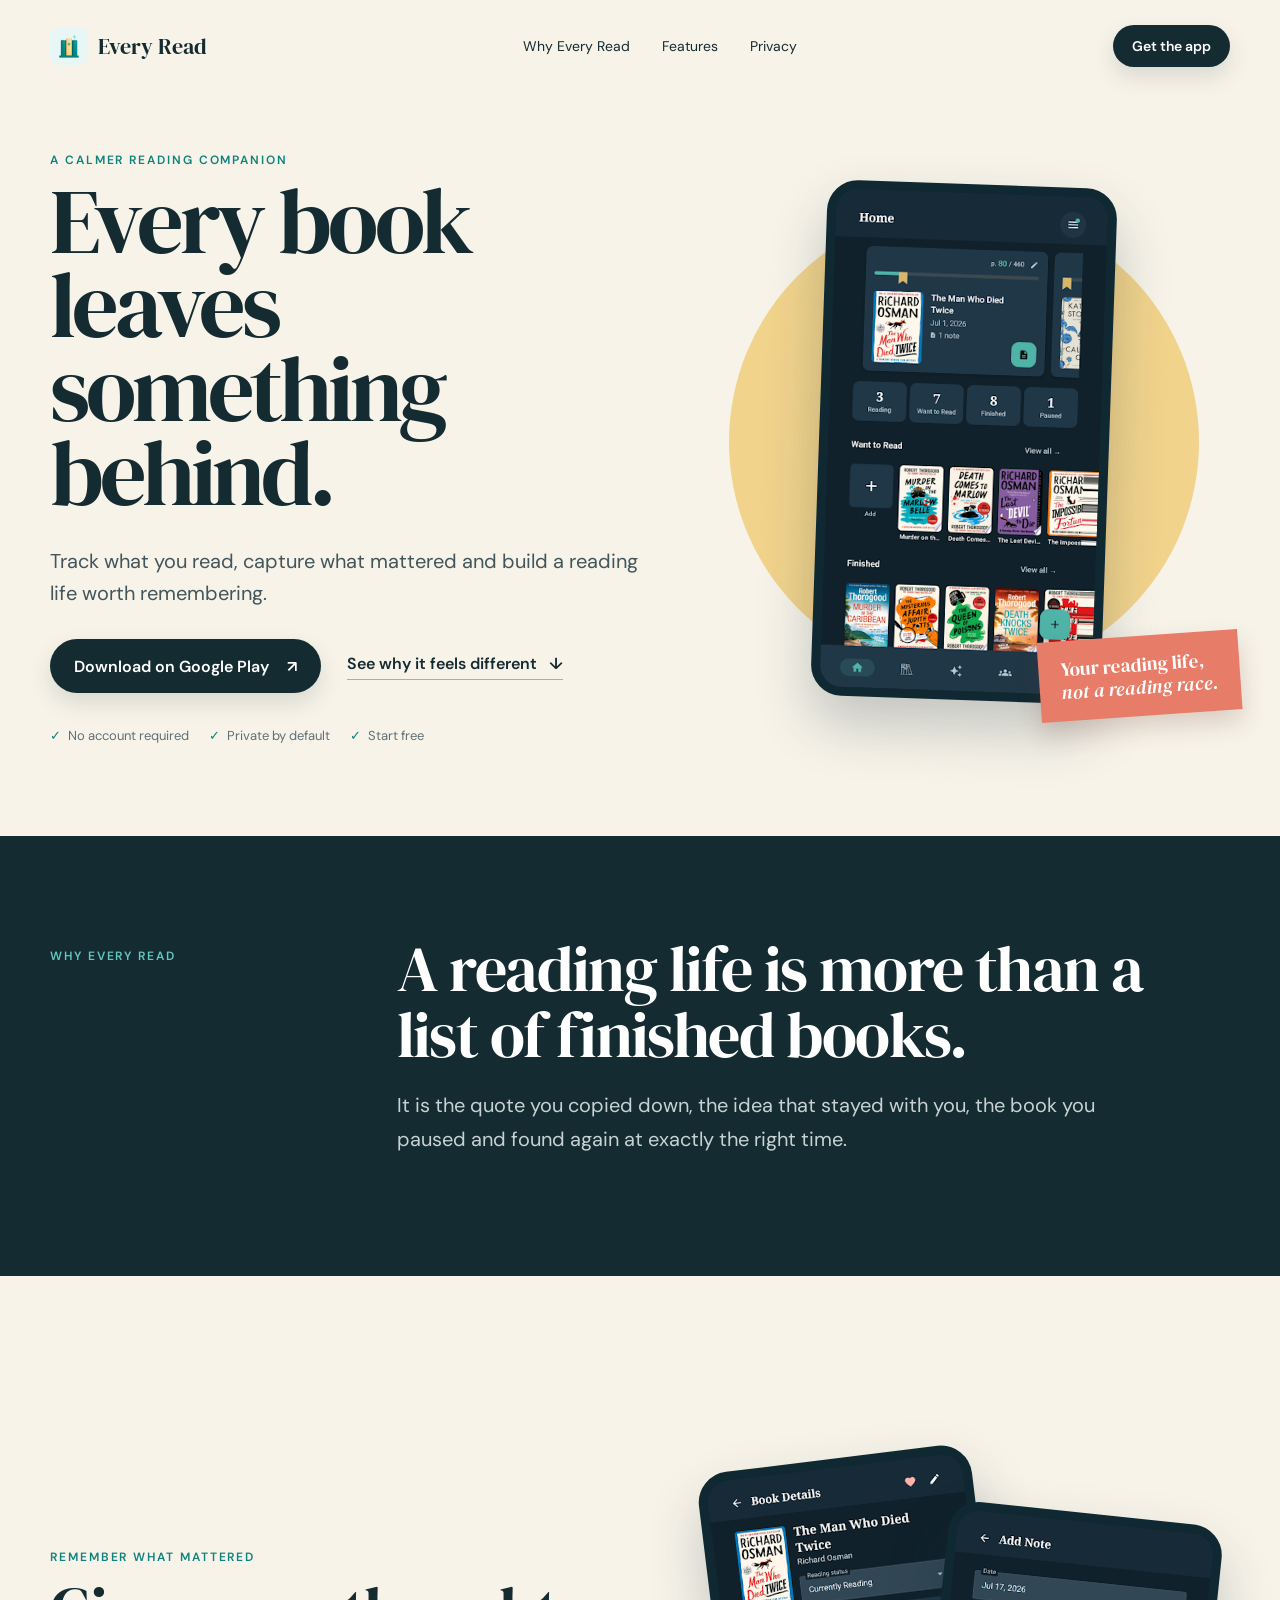
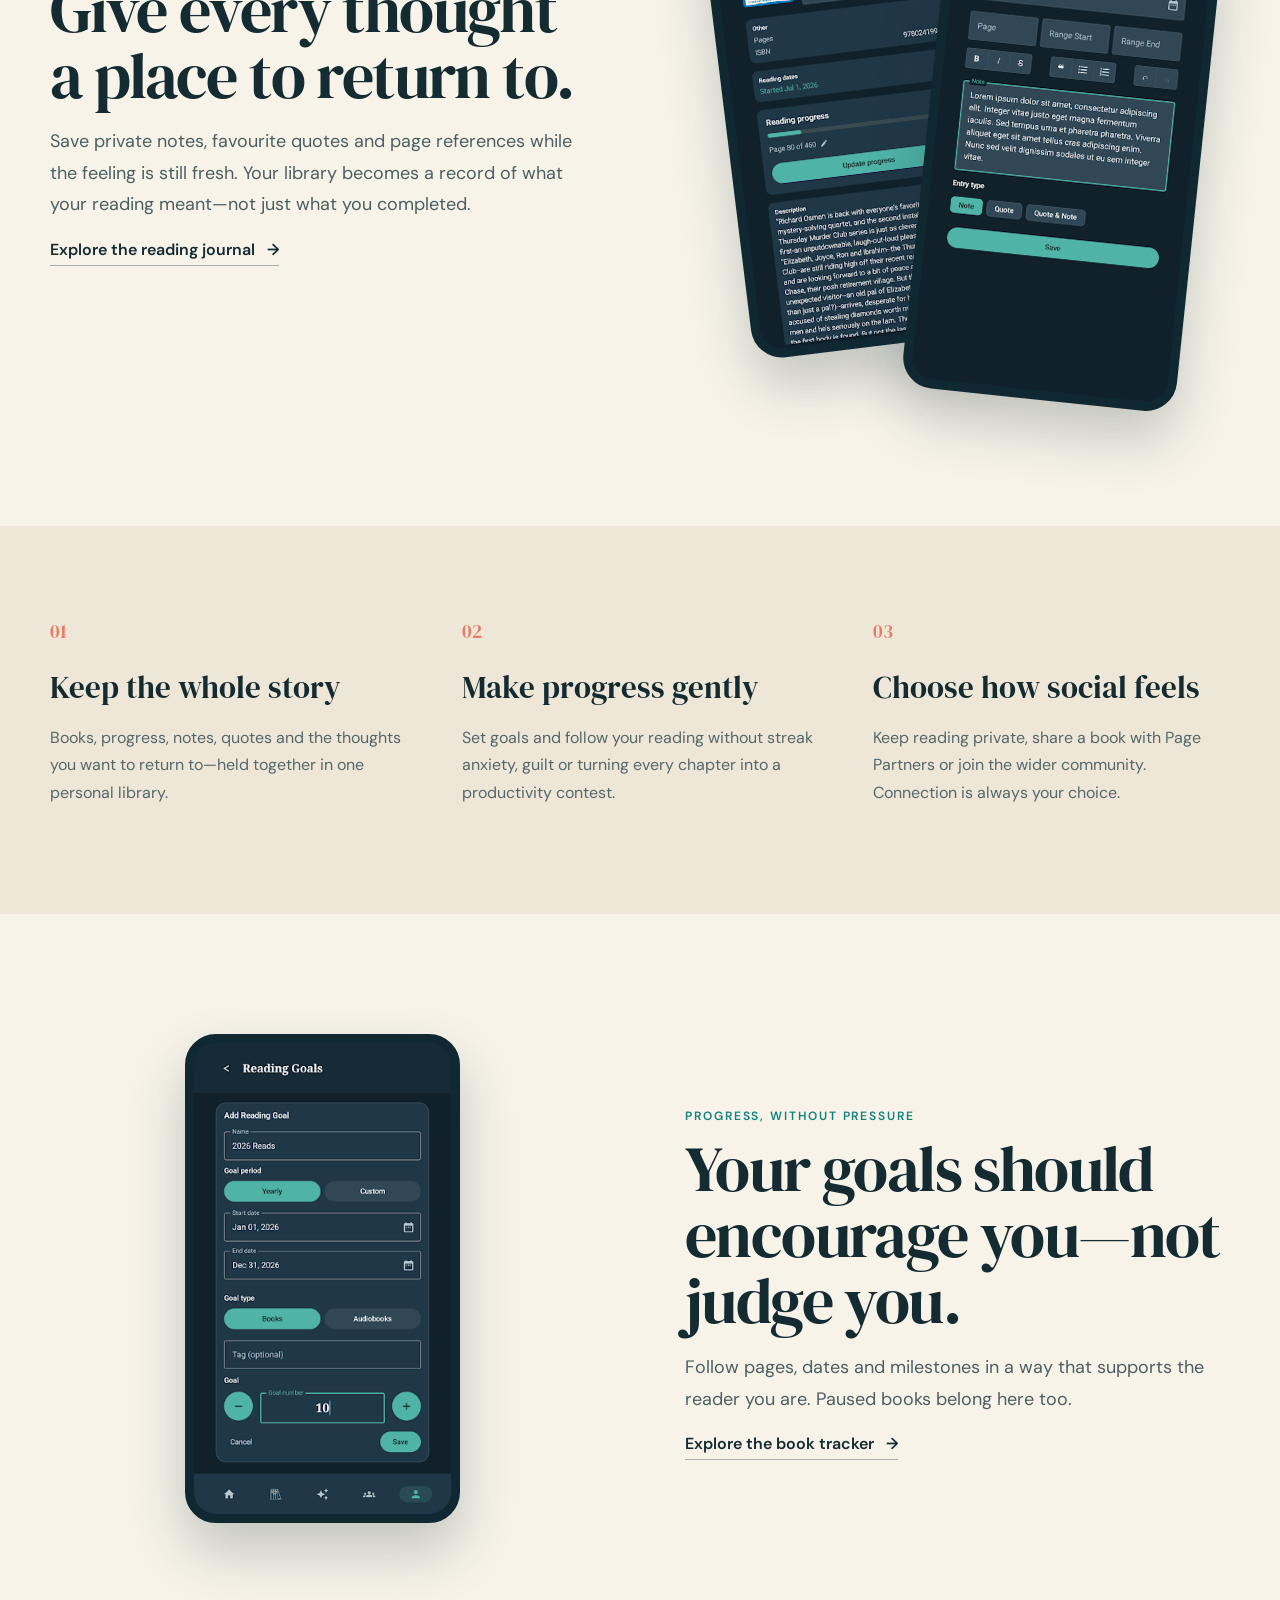
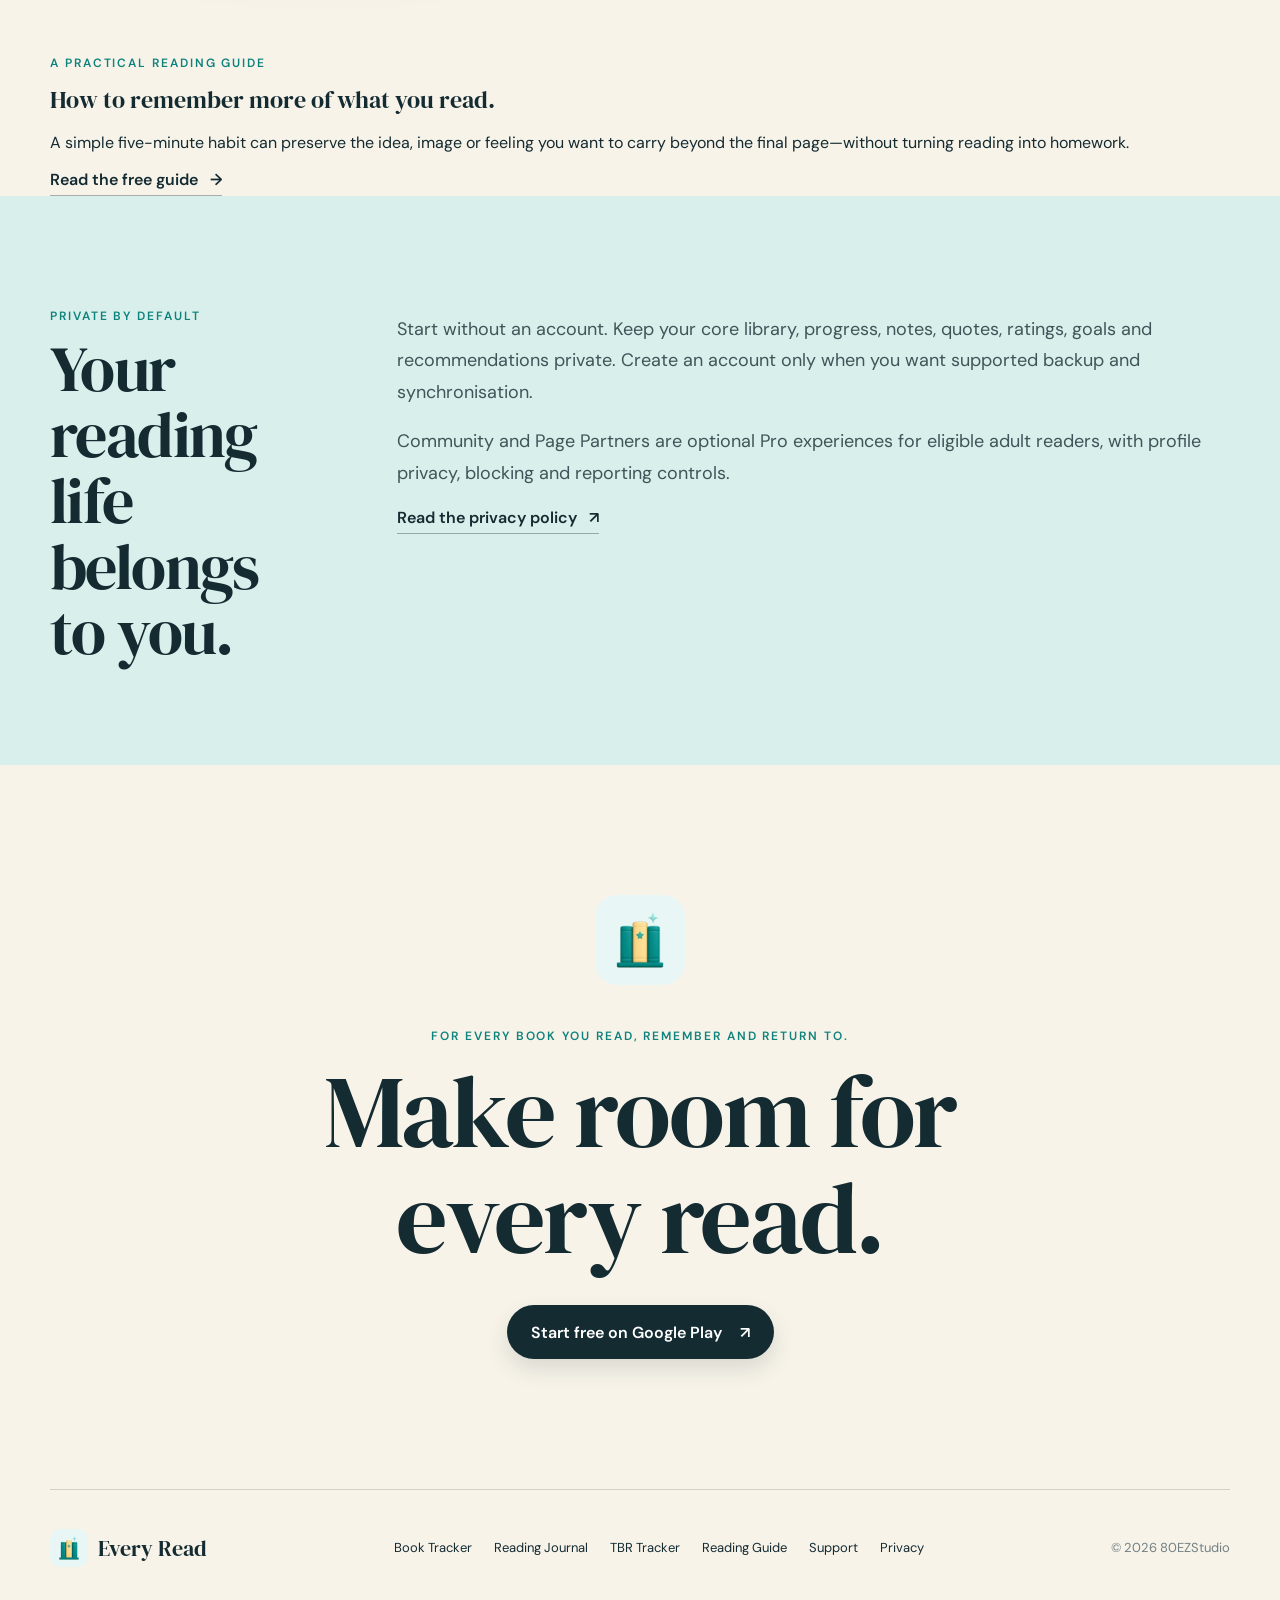
==== index.html @ aa2bc5f1 "Add useful reading guide to homepage" ====
<!doctype html>
<html lang="en-GB">
<head>
  <meta charset="utf-8">
  <meta name="viewport" content="width=device-width,initial-scale=1">
  <meta name="google-site-verification" content="Zzb3ky7TeV4G44QqcS3FZFf69tjF3yTjyKA4xF2Xr3A">
  <title>Every Read — Book Tracker & Reading Journal</title>
  <meta name="description" content="Track books, save notes and quotes, set gentle goals and remember every read in one calm Android app.">
  <meta name="theme-color" content="#f3ecdf">
  <link rel="canonical" href="https://80ezstudio.github.io/every-read/">
  <meta property="og:title" content="Every Read — Your reading life, remembered">
  <meta property="og:description" content="A calm book tracker and reading journal for Android. Private by default and free to begin.">
  <meta property="og:type" content="website">
  <meta property="og:url" content="https://80ezstudio.github.io/every-read/">
  <meta property="og:image" content="https://80ezstudio.github.io/every-read/app-home.webp">
  <meta property="og:image:alt" content="Every Read Android app showing a personal reading library">
  <meta name="twitter:card" content="summary_large_image">
  <meta name="twitter:title" content="Every Read — Your reading life, remembered">
  <meta name="twitter:description" content="A calm book tracker and reading journal for Android. Private by default and free to begin.">
  <meta name="twitter:image" content="https://80ezstudio.github.io/every-read/app-home.webp">
  <link rel="icon" href="every-read-icon.webp">
  <link rel="stylesheet" href="styles.css">
  <script type="application/ld+json">
  {
    "@context": "https://schema.org",
    "@type": "MobileApplication",
    "name": "Every Read: Book Tracker",
    "description": "A calm Android book tracker and reading journal for books, progress, notes, quotes and gentle reading goals.",
    "applicationCategory": "BookApplication",
    "operatingSystem": "Android",
    "installUrl": "https://play.google.com/store/apps/details?id=com.eightyezstudio.mybookshelf",
    "offers": {
      "@type": "Offer",
      "price": "0",
      "priceCurrency": "GBP"
    },
    "publisher": {
      "@type": "Organization",
      "name": "80EZStudio"
    }
  }
  </script>
</head>
<body>
<main>
  <header class="site-header shell">
    <a class="brand" href="index.html"><img src="every-read-icon.webp" alt=""><span>Every Read</span></a>
    <nav aria-label="Main navigation"><a href="#why">Why Every Read</a><a href="#features">Features</a><a href="#trust">Privacy</a></nav>
    <a class="button button-small" href="https://play.google.com/store/apps/details?id=com.eightyezstudio.mybookshelf&amp;referrer=utm_source%3Deveryread_site%26utm_medium%3Dwebsite%26utm_campaign%3Dorganic_launch%26utm_content%3Dheader">Get the app</a>
  </header>

  <section class="hero shell">
    <div class="hero-copy">
      <p class="eyebrow">A calmer reading companion</p>
      <h1>Every book leaves<br>something behind.</h1>
      <p class="hero-lede">Track what you read, capture what mattered and build a reading life worth remembering.</p>
      <div class="hero-actions">
        <a class="button" href="https://play.google.com/store/apps/details?id=com.eightyezstudio.mybookshelf&amp;referrer=utm_source%3Deveryread_site%26utm_medium%3Dwebsite%26utm_campaign%3Dorganic_launch%26utm_content%3Dhero">Download on Google Play <span>↗</span></a>
        <a class="text-link" href="#why">See why it feels different <span>↓</span></a>
      </div>
      <div class="quiet-proof"><span>No account required</span><span>Private by default</span><span>Start free</span></div>
    </div>
    <div class="hero-art" aria-label="Every Read app preview">
      <div class="sun-disc"></div>
      <div class="phone phone-main"><img src="app-home.webp" alt="Every Read home screen showing a personal reading library"></div>
      <div class="margin-note">Your reading life,<br><em>not a reading race.</em></div>
    </div>
  </section>

  <section class="manifesto" id="why"><div class="shell manifesto-grid">
    <p class="section-label">Why Every Read</p>
    <div><h2>A reading life is more than a list of finished books.</h2><p>It is the quote you copied down, the idea that stayed with you, the book you paused and found again at exactly the right time.</p></div>
  </div></section>

  <section class="feature-story shell" id="features">
    <div class="story-copy"><p class="eyebrow">Remember what mattered</p><h2>Give every thought<br>a place to return to.</h2><p>Save private notes, favourite quotes and page references while the feeling is still fresh. Your library becomes a record of what your reading meant—not just what you completed.</p><a class="text-link" href="reading-journal.html">Explore the reading journal <span>→</span></a></div>
    <div class="phone-pair"><div class="phone tilted-back"><img src="app-details.webp" alt="Book details and reading progress in Every Read"></div><div class="phone tilted-front"><img src="app-notes.webp" alt="Adding a private reading note in Every Read"></div></div>
  </section>

  <section class="benefit-band"><div class="shell benefit-grid">
    <article><span class="benefit-number">01</span><h3>Keep the whole story</h3><p>Books, progress, notes, quotes and the thoughts you want to return to—held together in one personal library.</p></article>
    <article><span class="benefit-number">02</span><h3>Make progress gently</h3><p>Set goals and follow your reading without streak anxiety, guilt or turning every chapter into a productivity contest.</p></article>
    <article><span class="benefit-number">03</span><h3>Choose how social feels</h3><p>Keep reading private, share a book with Page Partners or join the wider community. Connection is always your choice.</p></article>
  </div></section>

  <section class="split-feature shell"><div class="phone solo-phone"><img src="app-goals.webp" alt="A gentle yearly reading goal in Every Read"></div><div class="story-copy"><p class="eyebrow">Progress, without pressure</p><h2>Your goals should encourage you—not judge you.</h2><p>Follow pages, dates and milestones in a way that supports the reader you are. Paused books belong here too.</p><a class="text-link" href="book-tracker.html">Explore the book tracker <span>→</span></a></div></section>

  <section class="resource-band"><div class="shell resource-grid"><div><p class="eyebrow">A practical reading guide</p><h2>How to remember more of what you read.</h2></div><div><p>A simple five-minute habit can preserve the idea, image or feeling you want to carry beyond the final page—without turning reading into homework.</p><a class="text-link" href="remember-what-you-read.html">Read the free guide <span>→</span></a></div></div></section>

  <section class="trust-section" id="trust"><div class="shell trust-grid"><div><p class="eyebrow">Private by default</p><h2>Your reading life belongs to you.</h2></div><div class="trust-copy"><p>Start without an account. Keep your core library, progress, notes, quotes, ratings, goals and recommendations private. Create an account only when you want supported backup and synchronisation.</p><p>Community and Page Partners are optional Pro experiences for eligible adult readers, with profile privacy, blocking and reporting controls.</p><a class="text-link" href="https://80ezstudio.github.io/EveryRead/privacy-policy.html">Read the privacy policy <span>↗</span></a></div></div></section>

  <section class="final-cta shell"><img src="every-read-icon.webp" alt="Every Read app icon"><p class="eyebrow">For every book you read, remember and return to.</p><h2>Make room for<br>every read.</h2><a class="button" href="https://play.google.com/store/apps/details?id=com.eightyezstudio.mybookshelf&amp;referrer=utm_source%3Deveryread_site%26utm_medium%3Dwebsite%26utm_campaign%3Dorganic_launch%26utm_content%3Dfooter_cta">Start free on Google Play <span>↗</span></a></section>

  <footer class="site-footer shell"><a class="brand" href="index.html"><img src="every-read-icon.webp" alt=""><span>Every Read</span></a><div class="footer-links"><a href="book-tracker.html">Book Tracker</a><a href="reading-journal.html">Reading Journal</a><a href="tbr-tracker.html">TBR Tracker</a><a href="remember-what-you-read.html">Reading Guide</a><a href="mailto:everyreadapp@gmail.com">Support</a><a href="https://80ezstudio.github.io/EveryRead/privacy-policy.html">Privacy</a></div><p>© 2026 80EZStudio</p></footer>
</main>
</body>
</html>
---- styles.css ----
@import url('https://fonts.googleapis.com/css2?family=DM+Sans:wght@400;500;600&family=DM+Serif+Display:ital@0;1&display=swap');
:root { --ink:#142b32; --paper:#f7f3e9; --cream:#eee7d8; --mint:#62c9bf; --teal:#0e827c; --coral:#e77d68; --yellow:#f1cc78; }
* { box-sizing:border-box; }
html { scroll-behavior:smooth; }
body { margin:0; color:var(--ink); background:var(--paper); font-family:"DM Sans",sans-serif; }
a { color:inherit; text-decoration:none; }
.shell { width:min(1180px,calc(100% - 48px)); margin-inline:auto; }
.site-header { height:92px; display:flex; align-items:center; justify-content:space-between; gap:28px; }
.brand { display:flex; align-items:center; gap:10px; font-family:"DM Serif Display",serif; font-size:22px; }
.brand img { width:38px; height:38px; border-radius:10px; }
nav { display:flex; gap:32px; font-size:14px; }
nav a:hover,.footer-links a:hover { color:var(--teal); }
.button { display:inline-flex; align-items:center; justify-content:center; gap:18px; min-height:54px; padding:0 24px; background:var(--ink); color:white; border-radius:999px; font-weight:600; box-shadow:0 10px 22px rgba(20,43,50,.13); transition:.2s ease; }
.button:hover { transform:translateY(-2px); background:var(--teal); }
.button-small { min-height:42px; padding:0 19px; font-size:14px; }
.hero { min-height:690px; display:grid; grid-template-columns:1.06fr .94fr; align-items:center; gap:50px; padding-block:48px 92px; }
.eyebrow,.section-label { color:var(--teal); font-size:12px; font-weight:600; letter-spacing:.16em; text-transform:uppercase; }
h1,h2,h3 { font-family:"DM Serif Display",serif; font-weight:400; margin:0; }
h1 { font-size:clamp(58px,7.2vw,104px); line-height:.91; letter-spacing:-.045em; }
.hero-lede { font-size:20px; line-height:1.6; max-width:610px; margin:30px 0; color:#41555a; }
.hero-actions { display:flex; align-items:center; gap:26px; }
.text-link { display:inline-flex; gap:12px; align-items:center; font-weight:600; border-bottom:1px solid rgba(20,43,50,.35); padding-bottom:5px; }
.quiet-proof { display:flex; gap:20px; flex-wrap:wrap; margin-top:34px; color:#607074; font-size:13px; }
.quiet-proof span::before { content:"✓"; color:var(--teal); margin-right:7px; }
.hero-art { position:relative; min-height:590px; display:grid; place-items:center; }
.sun-disc { position:absolute; width:470px; aspect-ratio:1; border-radius:50%; background:var(--yellow); opacity:.82; }
.phone { position:relative; overflow:hidden; background:#102832; border:9px solid #102832; border-radius:31px; box-shadow:0 28px 55px rgba(20,43,50,.23); }
.phone img { width:100%; height:100%; display:block; object-fit:cover; }
.phone-main { width:290px; height:516px; z-index:1; transform:rotate(2deg); }
.margin-note { position:absolute; right:-10px; bottom:22px; z-index:2; background:var(--coral); color:white; padding:17px 22px; transform:rotate(-4deg); font-family:"DM Serif Display",serif; font-size:19px; line-height:1.2; box-shadow:0 12px 25px rgba(106,55,47,.2); }
.manifesto { background:var(--ink); color:white; padding:100px 0; }
.manifesto-grid,.trust-grid { display:grid; grid-template-columns:.32fr 1fr; gap:80px; }
.manifesto .section-label { color:var(--mint); }
.manifesto h2,.story-copy h2,.trust-section h2,.final-cta h2 { font-size:clamp(42px,5vw,70px); line-height:1.03; letter-spacing:-.025em; }
.manifesto p:not(.section-label) { font-size:20px; line-height:1.7; color:#c8d2d4; max-width:720px; }
.feature-story,.split-feature { display:grid; grid-template-columns:1fr 1fr; gap:90px; align-items:center; padding-block:130px; }
.story-copy p:not(.eyebrow) { color:#4b5f63; font-size:18px; line-height:1.75; max-width:560px; }
.phone-pair { min-height:590px; position:relative; display:grid; place-items:center; }
.phone-pair .phone,.solo-phone { width:275px; height:489px; }
.tilted-back { position:absolute; transform:translateX(-96px) rotate(-7deg); }
.tilted-front { position:absolute; transform:translateX(105px) translateY(55px) rotate(6deg); }
.benefit-band { background:var(--cream); padding:92px 0; }
.benefit-grid { display:grid; grid-template-columns:repeat(3,1fr); gap:55px; }
.benefit-number { color:var(--coral); font-family:"DM Serif Display",serif; font-size:19px; }
.benefit-grid h3 { font-size:31px; margin:22px 0 15px; }
.benefit-grid p { color:#55676a; line-height:1.7; }
.split-feature { padding-block:120px; }
.solo-phone { justify-self:center; }
.trust-section { background:#d9efeb; padding:100px 0; }
.trust-copy p { font-size:18px; line-height:1.75; color:#3e5559; }
.final-cta { text-align:center; padding-block:130px; }
.final-cta>img { width:90px; border-radius:22px; margin-bottom:26px; }
.final-cta h2 { margin:15px 0 35px; font-size:clamp(64px,8vw,108px); }
.site-footer { border-top:1px solid #d8d1c3; padding:36px 0 50px; display:flex; align-items:center; justify-content:space-between; gap:25px; font-size:13px; }
.footer-links { display:flex; gap:22px; flex-wrap:wrap; }
.site-footer p { color:#738083; }

.seo-page { min-height:100vh; }
.seo-hero { padding:100px 0 80px; text-align:center; }
.seo-hero h1 { font-size:clamp(54px,7vw,92px); max-width:900px; margin:0 auto; }
.seo-hero>p:not(.eyebrow) { max-width:680px; margin:28px auto; font-size:20px; line-height:1.7; color:#4b5f63; }
.seo-content { background:var(--cream); padding:90px 0; }
.seo-content-inner { max-width:820px; margin:auto; }
.seo-content h2 { font-size:42px; margin:55px 0 14px; }
.seo-content h2:first-child { margin-top:0; }
.seo-content p,.seo-content li { font-size:18px; line-height:1.75; color:#485c60; }
.seo-content li { margin-bottom:10px; }
.seo-cta { text-align:center; padding:90px 0; }
.seo-cta h2 { font-size:54px; margin-bottom:28px; }

@media (max-width:820px) {
  .shell { width:min(100% - 30px,680px); }
  nav { display:none; }
  .hero { grid-template-columns:1fr; padding-top:65px; }
  .hero-art { min-height:540px; }
  .sun-disc { width:min(92vw,430px); }
  .manifesto-grid,.trust-grid,.feature-story,.split-feature { grid-template-columns:1fr; gap:45px; }
  .feature-story { padding-block:95px 130px; }
  .split-feature { padding-block:95px; }
  .benefit-grid { grid-template-columns:1fr; gap:42px; }
  .phone-pair { order:2; min-height:520px; transform:scale(.86); }
  .site-footer { flex-direction:column; align-items:flex-start; }
}

@media (max-width:480px) {
  .site-header .button { display:none; }
  h1 { font-size:54px; }
  .hero-actions { align-items:flex-start; flex-direction:column; }
  .quiet-proof { flex-direction:column; gap:9px; }
  .phone-main { width:250px; height:445px; }
  .hero-art { min-height:480px; }
  .margin-note { right:0; }
  .phone-pair { transform:scale(.69); margin-inline:-70px; min-height:450px; }
}
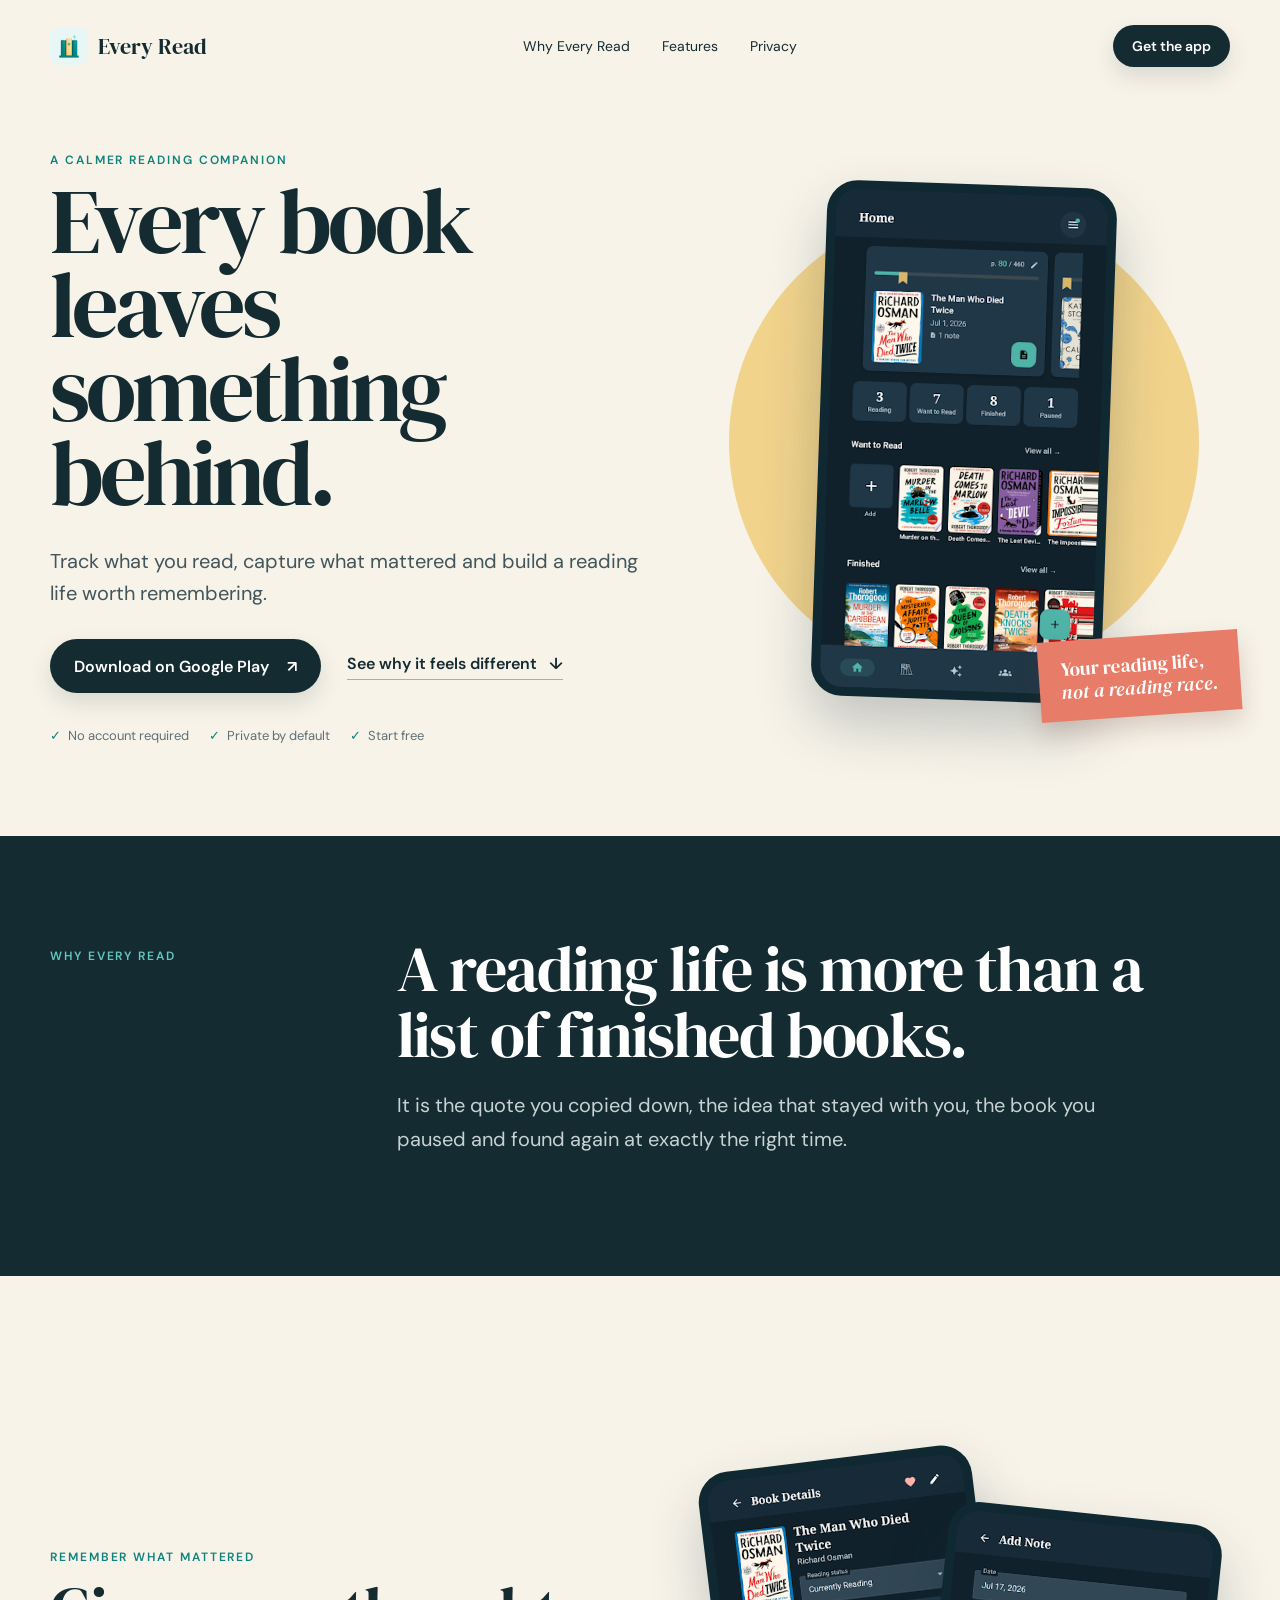
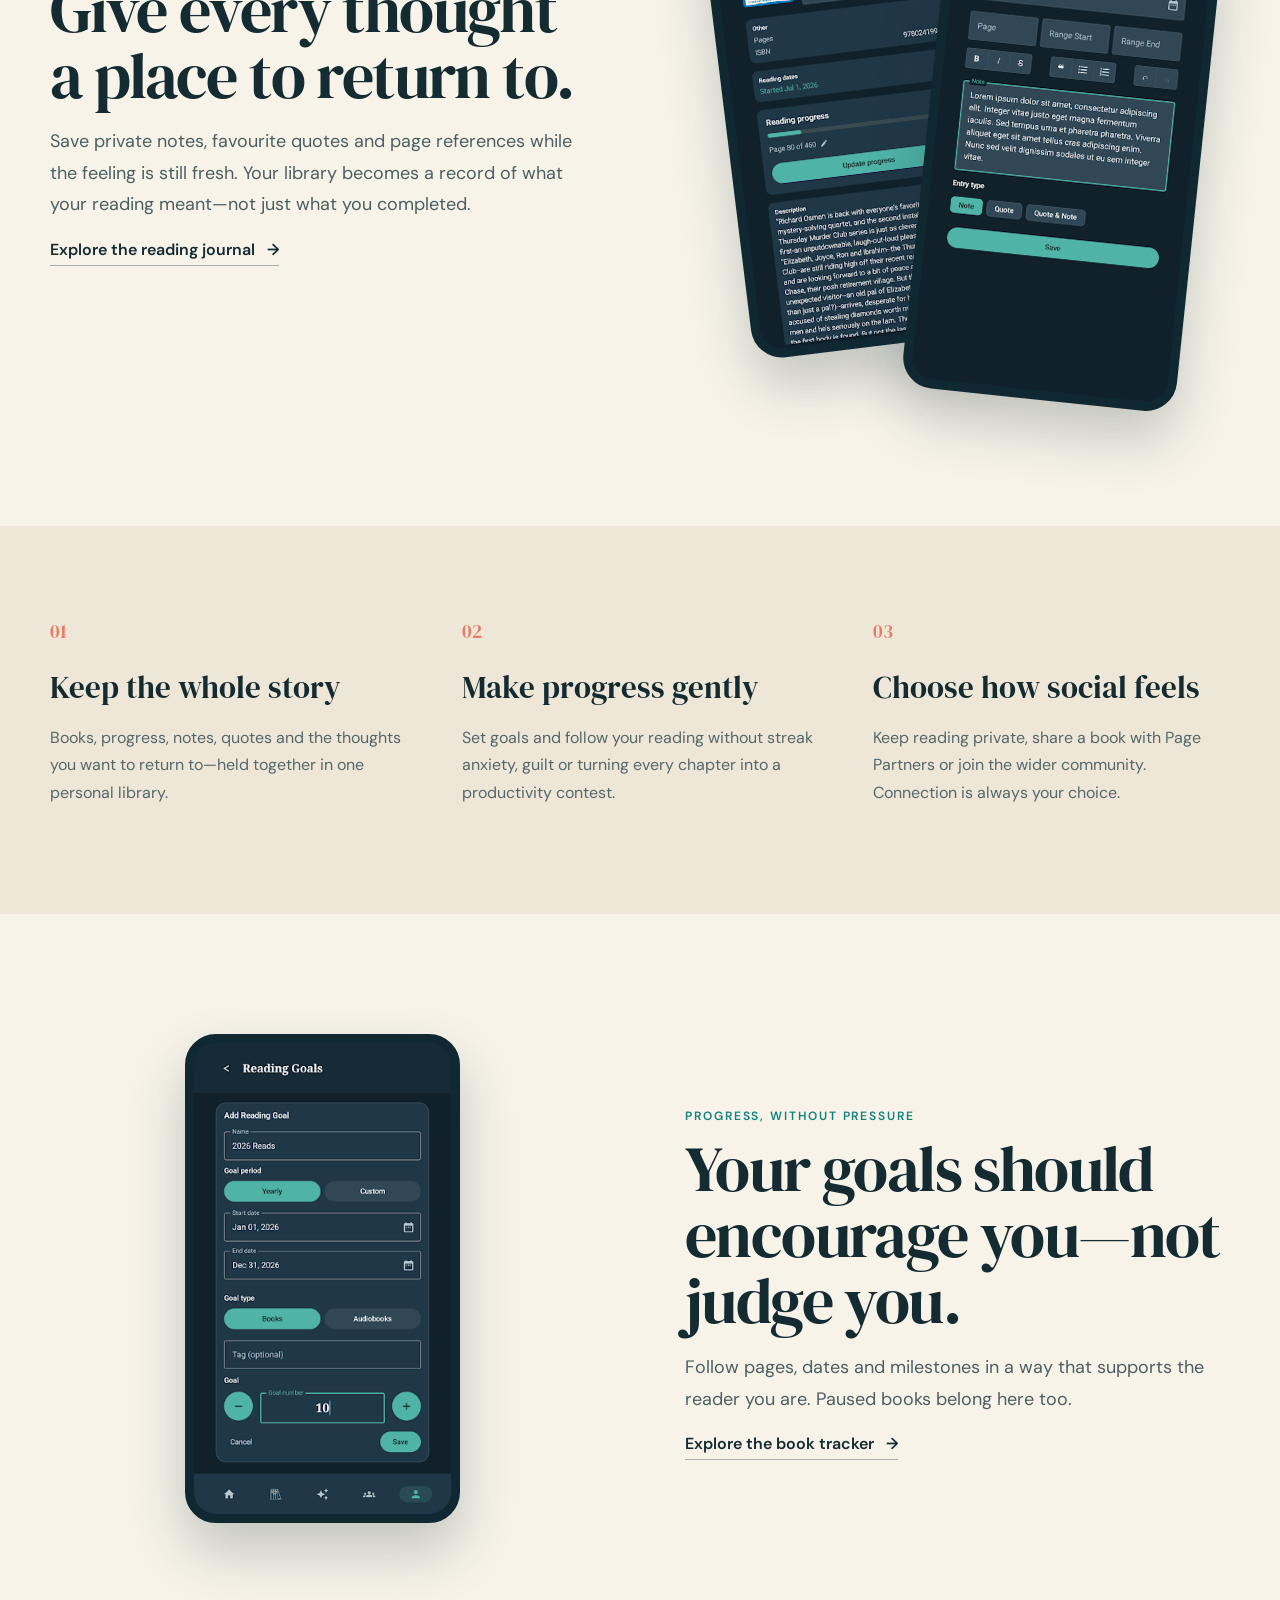
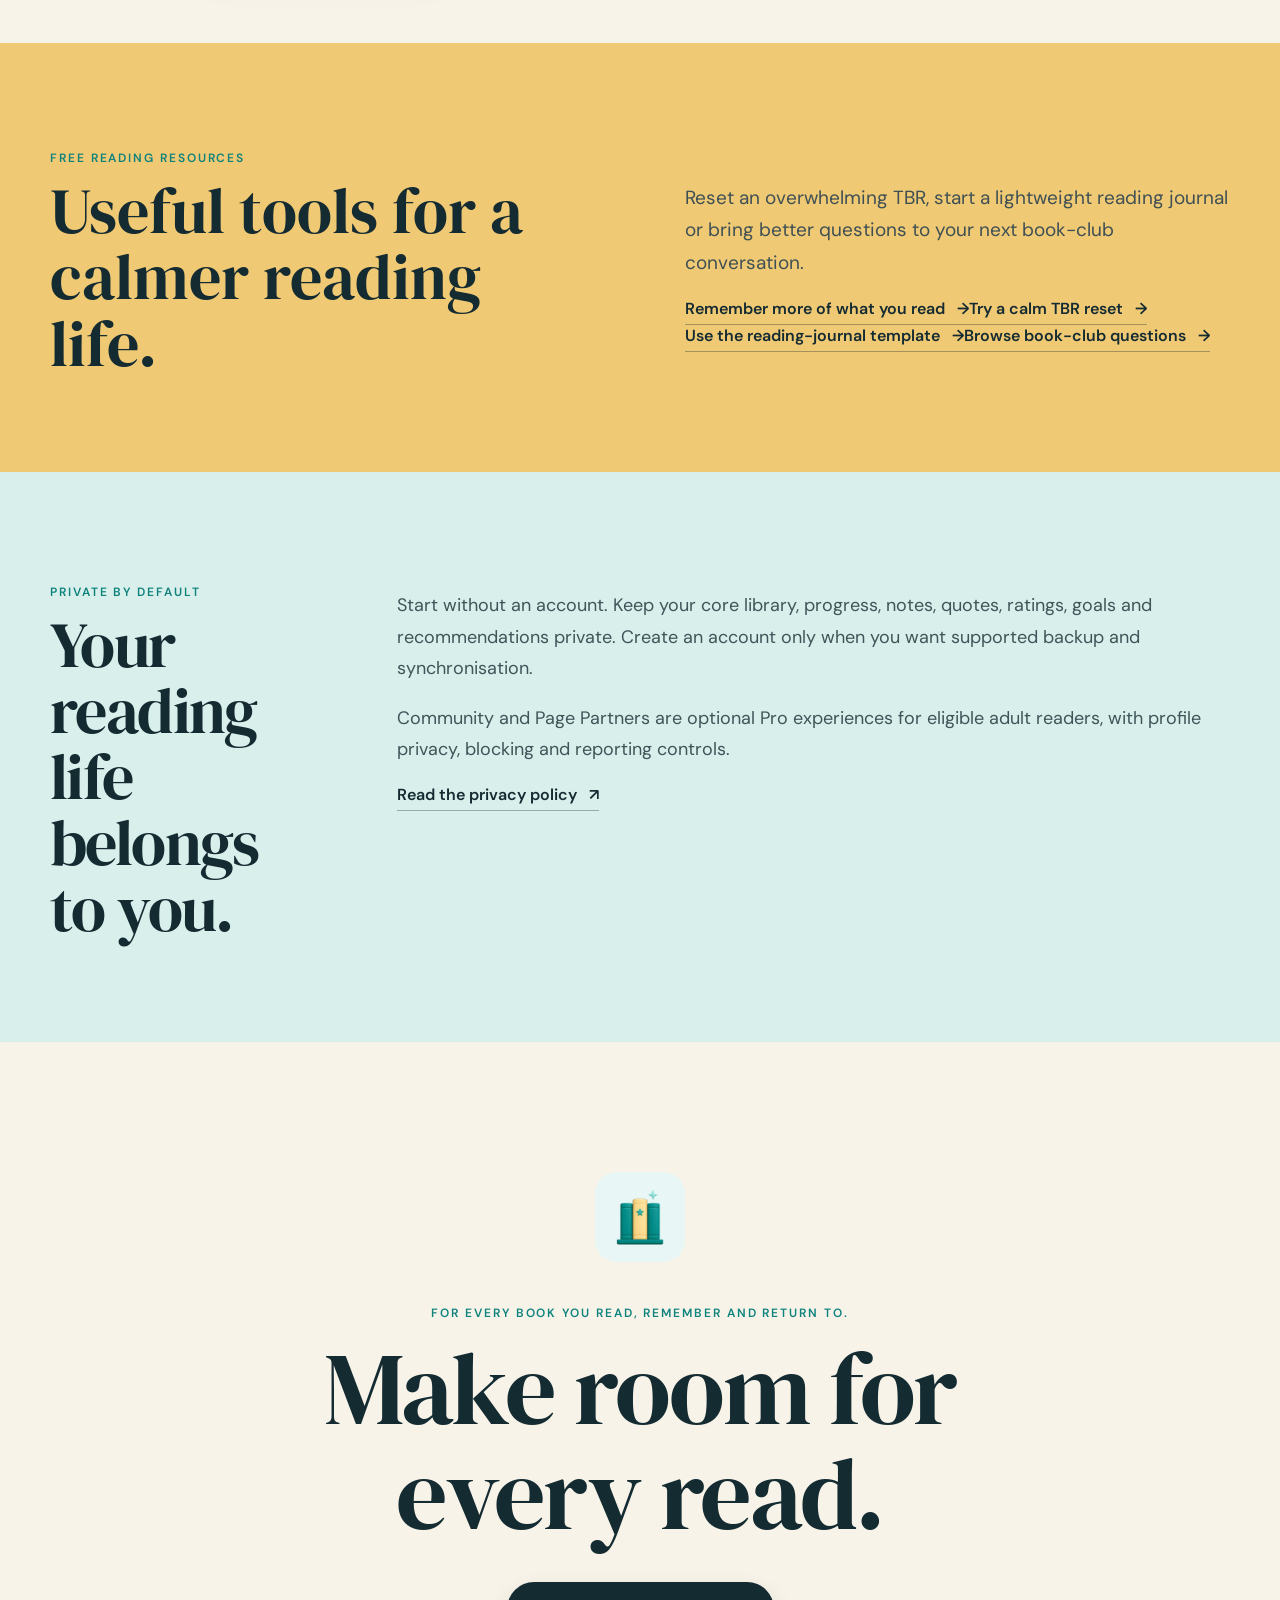
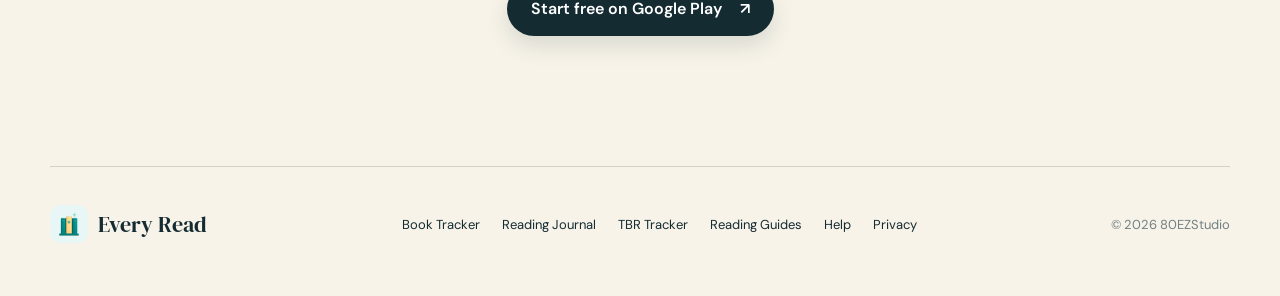
==== commit 785eccd2: "Add practical reading resources to landing page" ====
--- a/index.html
+++ b/index.html
@@ -85,13 +85,13 @@
 
   <section class="split-feature shell"><div class="phone solo-phone"><img src="app-goals.webp" alt="A gentle yearly reading goal in Every Read"></div><div class="story-copy"><p class="eyebrow">Progress, without pressure</p><h2>Your goals should encourage you—not judge you.</h2><p>Follow pages, dates and milestones in a way that supports the reader you are. Paused books belong here too.</p><a class="text-link" href="book-tracker.html">Explore the book tracker <span>→</span></a></div></section>
 
-  <section class="resource-band"><div class="shell resource-grid"><div><p class="eyebrow">A practical reading guide</p><h2>How to remember more of what you read.</h2></div><div><p>A simple five-minute habit can preserve the idea, image or feeling you want to carry beyond the final page—without turning reading into homework.</p><a class="text-link" href="remember-what-you-read.html">Read the free guide <span>→</span></a></div></div></section>
+  <section class="resource-band"><div class="shell resource-grid"><div><p class="eyebrow">Free reading resources</p><h2>Useful tools for a calmer reading life.</h2></div><div><p>Reset an overwhelming TBR, start a lightweight reading journal or bring better questions to your next book-club conversation.</p><div class="resource-links"><a class="text-link" href="remember-what-you-read.html">Remember more of what you read <span>→</span></a><a class="text-link" href="tbr-reset.html">Try a calm TBR reset <span>→</span></a><a class="text-link" href="reading-journal-template.html">Use the reading-journal template <span>→</span></a><a class="text-link" href="book-club-questions.html">Browse book-club questions <span>→</span></a></div></div></div></section>
 
   <section class="trust-section" id="trust"><div class="shell trust-grid"><div><p class="eyebrow">Private by default</p><h2>Your reading life belongs to you.</h2></div><div class="trust-copy"><p>Start without an account. Keep your core library, progress, notes, quotes, ratings, goals and recommendations private. Create an account only when you want supported backup and synchronisation.</p><p>Community and Page Partners are optional Pro experiences for eligible adult readers, with profile privacy, blocking and reporting controls.</p><a class="text-link" href="https://80ezstudio.github.io/EveryRead/privacy-policy.html">Read the privacy policy <span>↗</span></a></div></div></section>
 
   <section class="final-cta shell"><img src="every-read-icon.webp" alt="Every Read app icon"><p class="eyebrow">For every book you read, remember and return to.</p><h2>Make room for<br>every read.</h2><a class="button" href="https://play.google.com/store/apps/details?id=com.eightyezstudio.mybookshelf&amp;referrer=utm_source%3Deveryread_site%26utm_medium%3Dwebsite%26utm_campaign%3Dorganic_launch%26utm_content%3Dfooter_cta">Start free on Google Play <span>↗</span></a></section>
 
-  <footer class="site-footer shell"><a class="brand" href="index.html"><img src="every-read-icon.webp" alt=""><span>Every Read</span></a><div class="footer-links"><a href="book-tracker.html">Book Tracker</a><a href="reading-journal.html">Reading Journal</a><a href="tbr-tracker.html">TBR Tracker</a><a href="remember-what-you-read.html">Reading Guide</a><a href="mailto:everyreadapp@gmail.com">Support</a><a href="https://80ezstudio.github.io/EveryRead/privacy-policy.html">Privacy</a></div><p>© 2026 80EZStudio</p></footer>
+  <footer class="site-footer shell"><a class="brand" href="index.html"><img src="every-read-icon.webp" alt=""><span>Every Read</span></a><div class="footer-links"><a href="book-tracker.html">Book Tracker</a><a href="reading-journal.html">Reading Journal</a><a href="tbr-tracker.html">TBR Tracker</a><a href="remember-what-you-read.html">Reading Guides</a><a href="help.html">Help</a><a href="https://80ezstudio.github.io/EveryRead/privacy-policy.html">Privacy</a></div><p>© 2026 80EZStudio</p></footer>
 </main>
 </body>
 </html>
--- a/styles.css
+++ b/styles.css
@@ -48,6 +48,10 @@
 .solo-phone { justify-self:center; }
 .trust-section { background:#d9efeb; padding:100px 0; }
 .trust-copy p { font-size:18px; line-height:1.75; color:#3e5559; }
+.resource-band { background:#f0c974; padding:95px 0; }
+.resource-grid { display:grid; grid-template-columns:1fr 1fr; gap:90px; align-items:center; }
+.resource-grid h2 { font-size:clamp(44px,5vw,68px); line-height:1.04; }
+.resource-grid>div:last-child>p { font-size:19px; line-height:1.7; color:#3f5054; }
 .final-cta { text-align:center; padding-block:130px; }
 .final-cta>img { width:90px; border-radius:22px; margin-bottom:26px; }
 .final-cta h2 { margin:15px 0 35px; font-size:clamp(64px,8vw,108px); }
@@ -67,6 +71,15 @@
 .seo-content li { margin-bottom:10px; }
 .seo-cta { text-align:center; padding:90px 0; }
 .seo-cta h2 { font-size:54px; margin-bottom:28px; }
+.article-hero { max-width:940px; padding:100px 0 75px; text-align:center; }
+.article-hero h1 { font-size:clamp(56px,7vw,92px); }
+.article-intro { max-width:730px; margin:28px auto 0; font-size:21px; line-height:1.7; color:#4b5f63; }
+.article-body { max-width:780px; padding-bottom:80px; }
+.article-body section { padding:30px 0; }
+.article-body h2,.article-checklist h2 { font-size:42px; margin-bottom:16px; }
+.article-body p,.article-body li { font-size:18px; line-height:1.8; color:#43585c; }
+.article-body li { margin-bottom:12px; }
+.article-checklist { margin:42px 0; padding:42px; background:var(--cream); border-left:6px solid var(--coral); }
 
 @media (max-width:820px) {
   .shell { width:min(100% - 30px,680px); }
@@ -74,7 +87,7 @@
   .hero { grid-template-columns:1fr; padding-top:65px; }
   .hero-art { min-height:540px; }
   .sun-disc { width:min(92vw,430px); }
-  .manifesto-grid,.trust-grid,.feature-story,.split-feature { grid-template-columns:1fr; gap:45px; }
+  .manifesto-grid,.trust-grid,.feature-story,.split-feature,.resource-grid { grid-template-columns:1fr; gap:45px; }
   .feature-story { padding-block:95px 130px; }
   .split-feature { padding-block:95px; }
   .benefit-grid { grid-template-columns:1fr; gap:42px; }
@@ -92,3 +105,4 @@
   .margin-note { right:0; }
   .phone-pair { transform:scale(.69); margin-inline:-70px; min-height:450px; }
 }
+
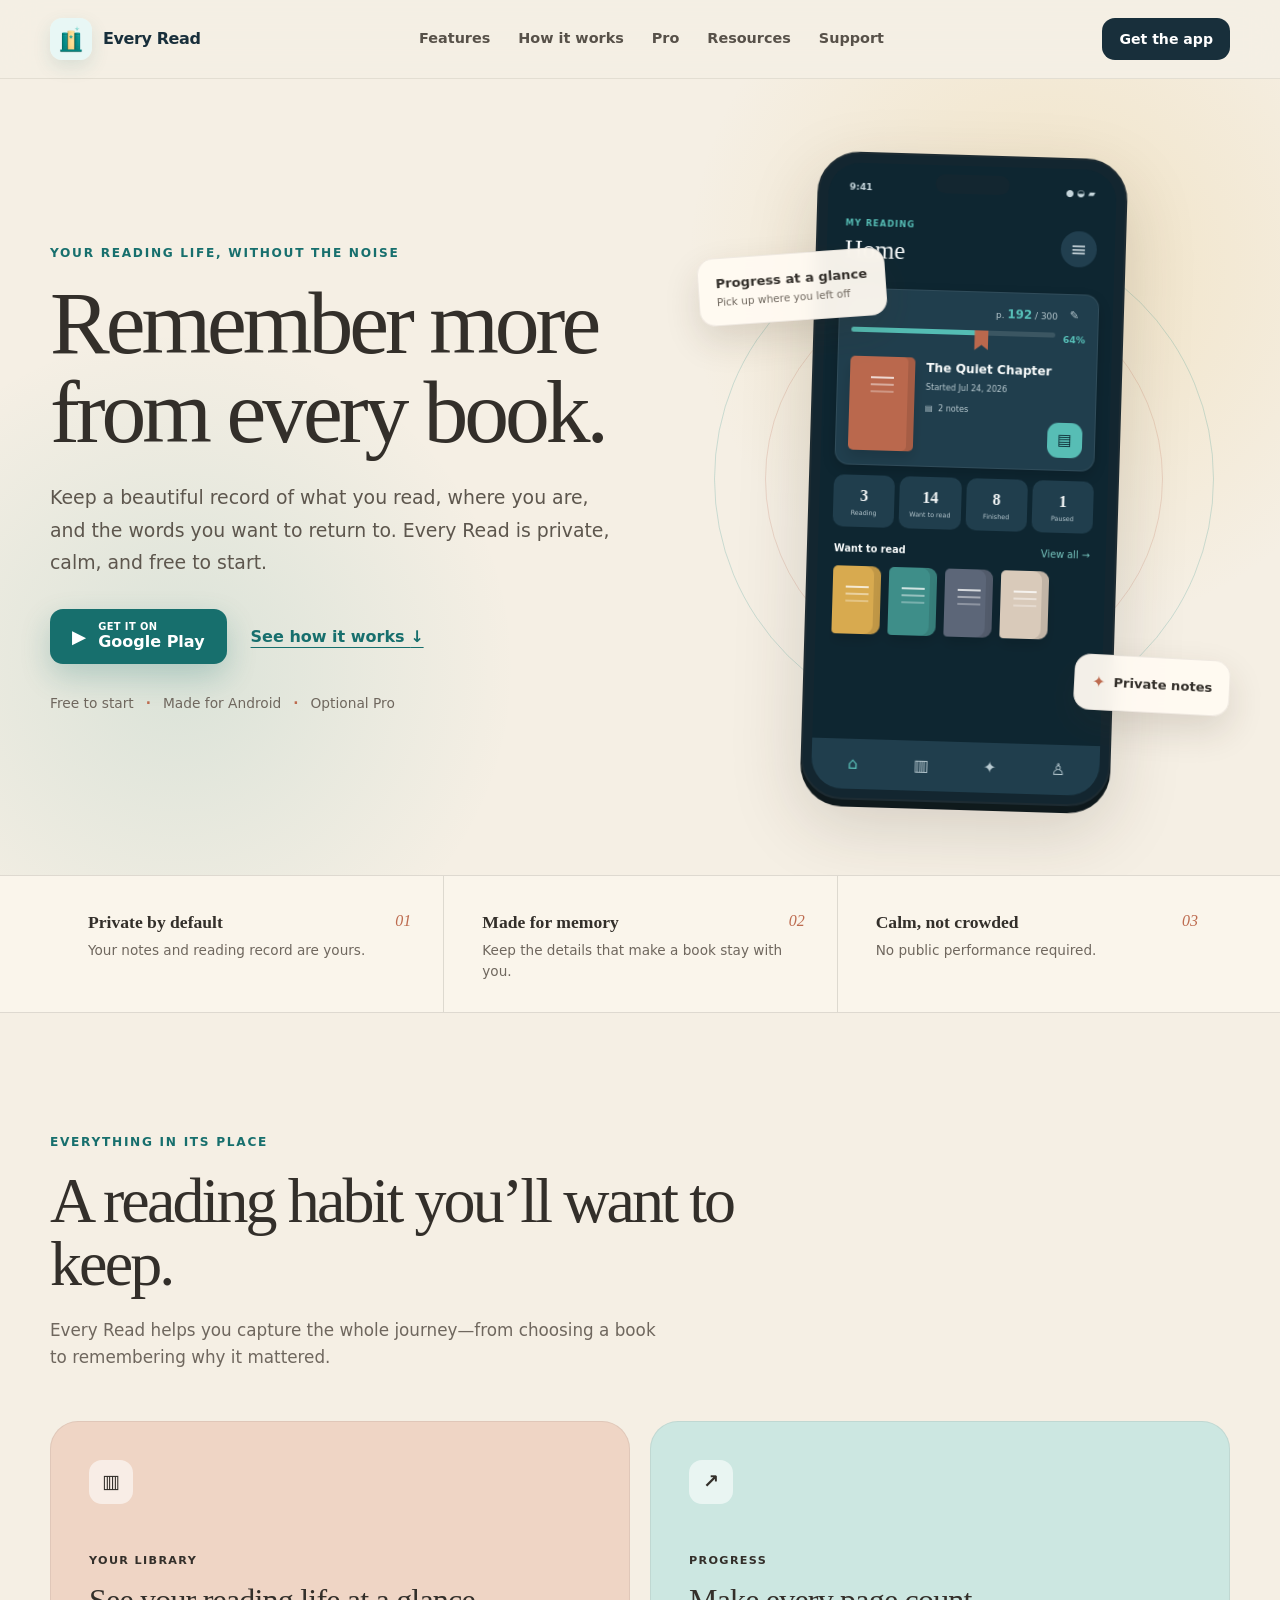
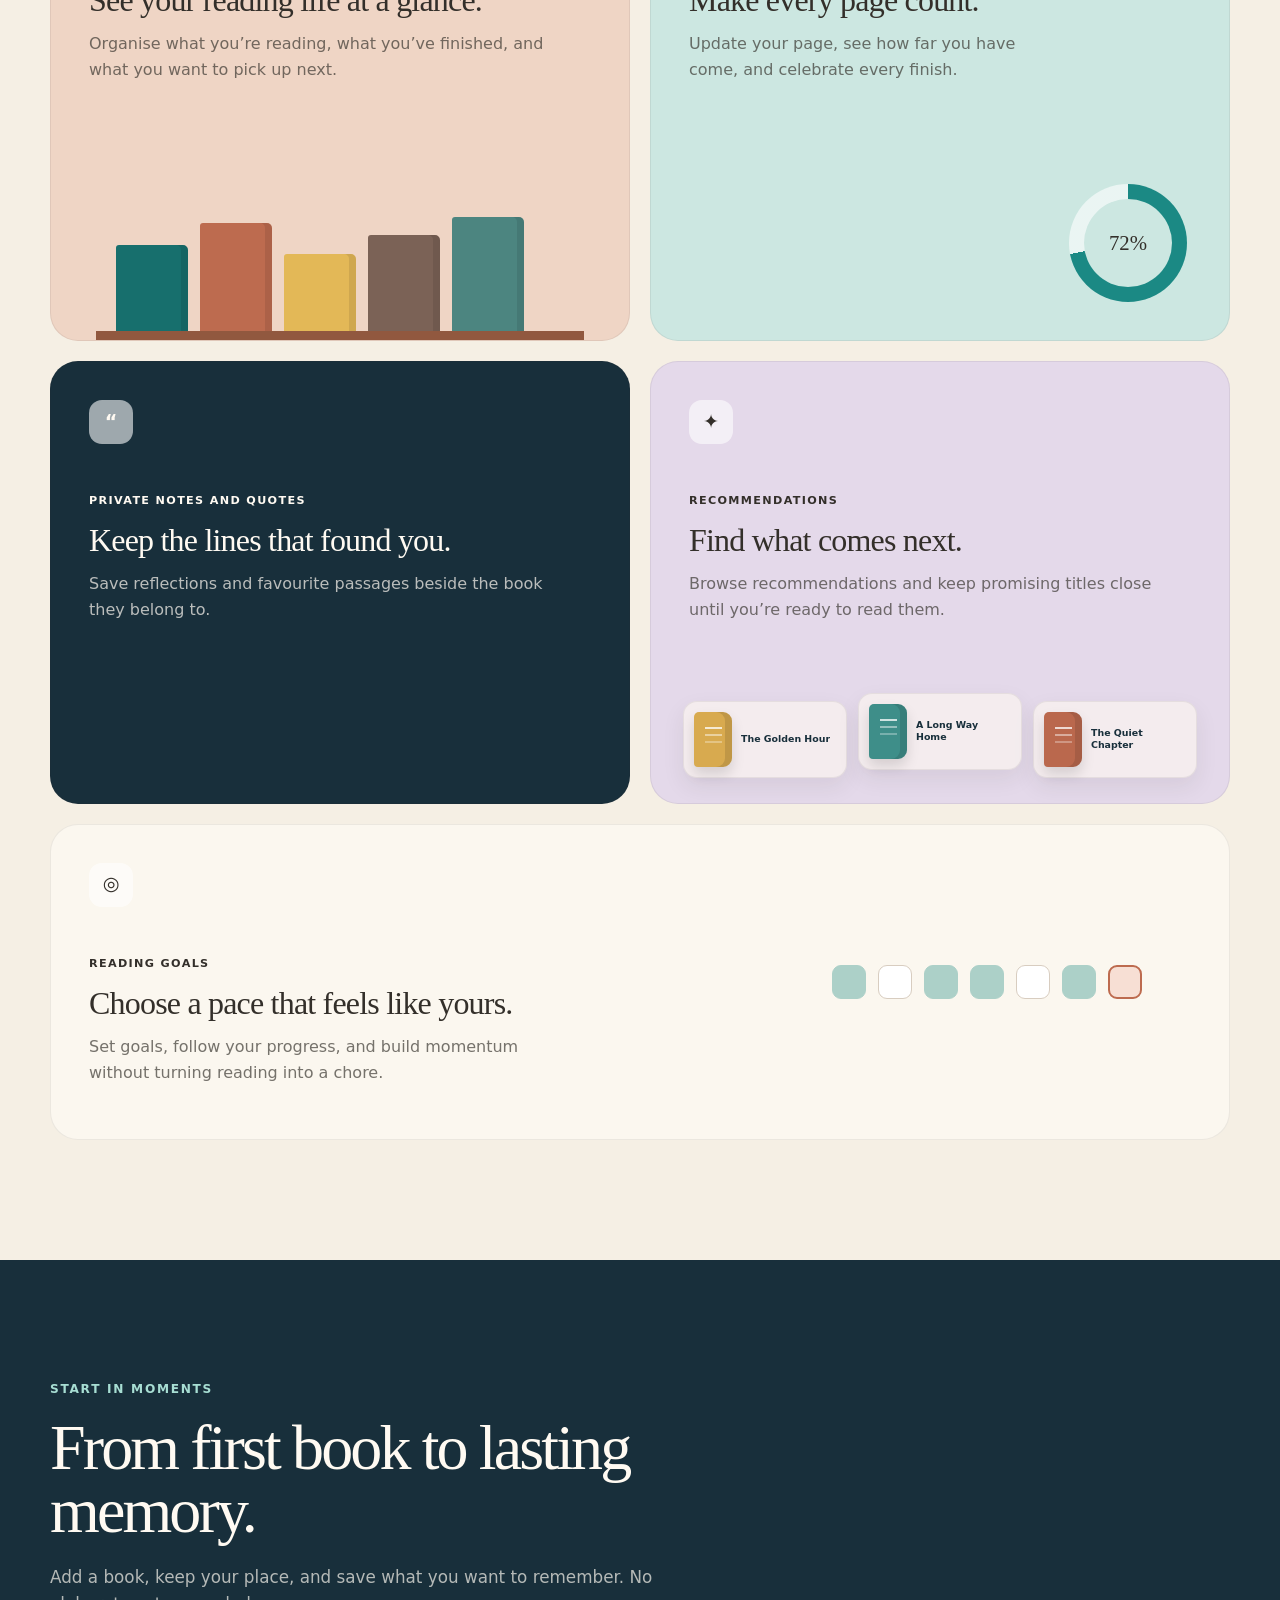
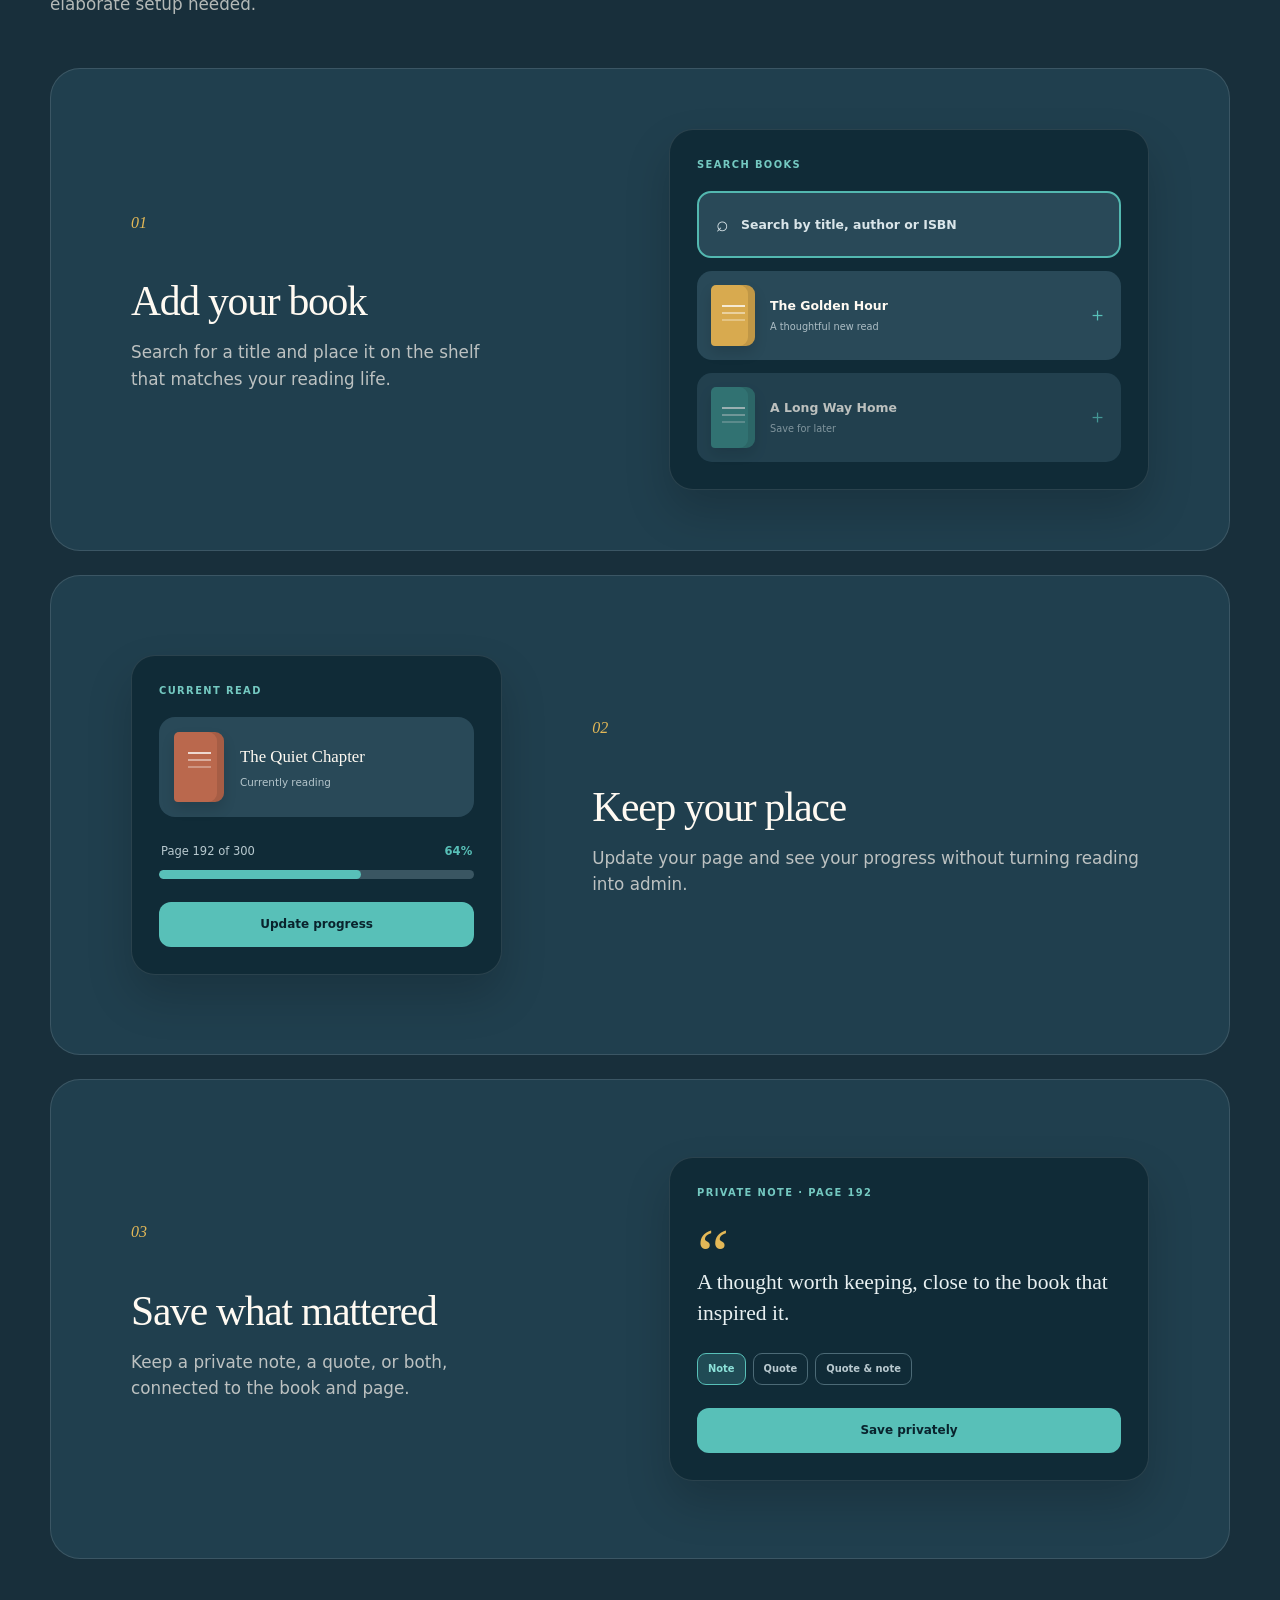
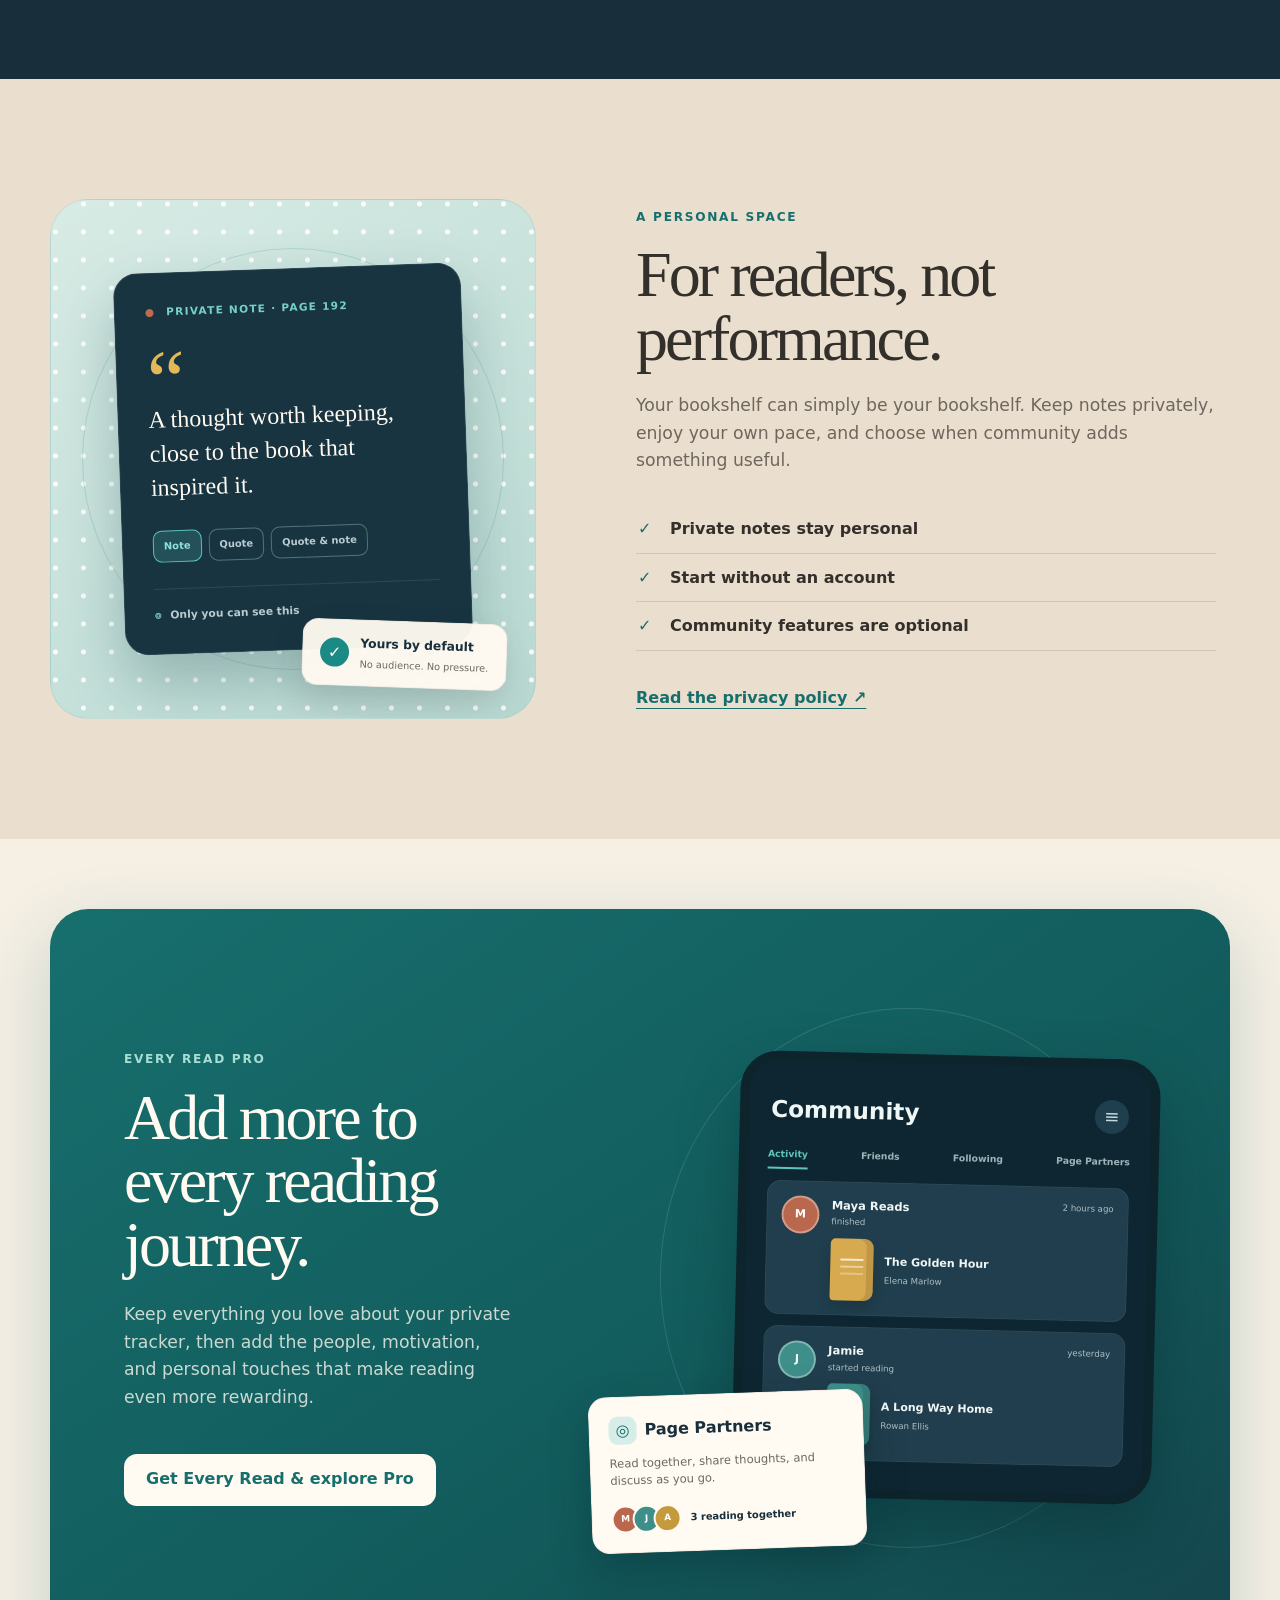
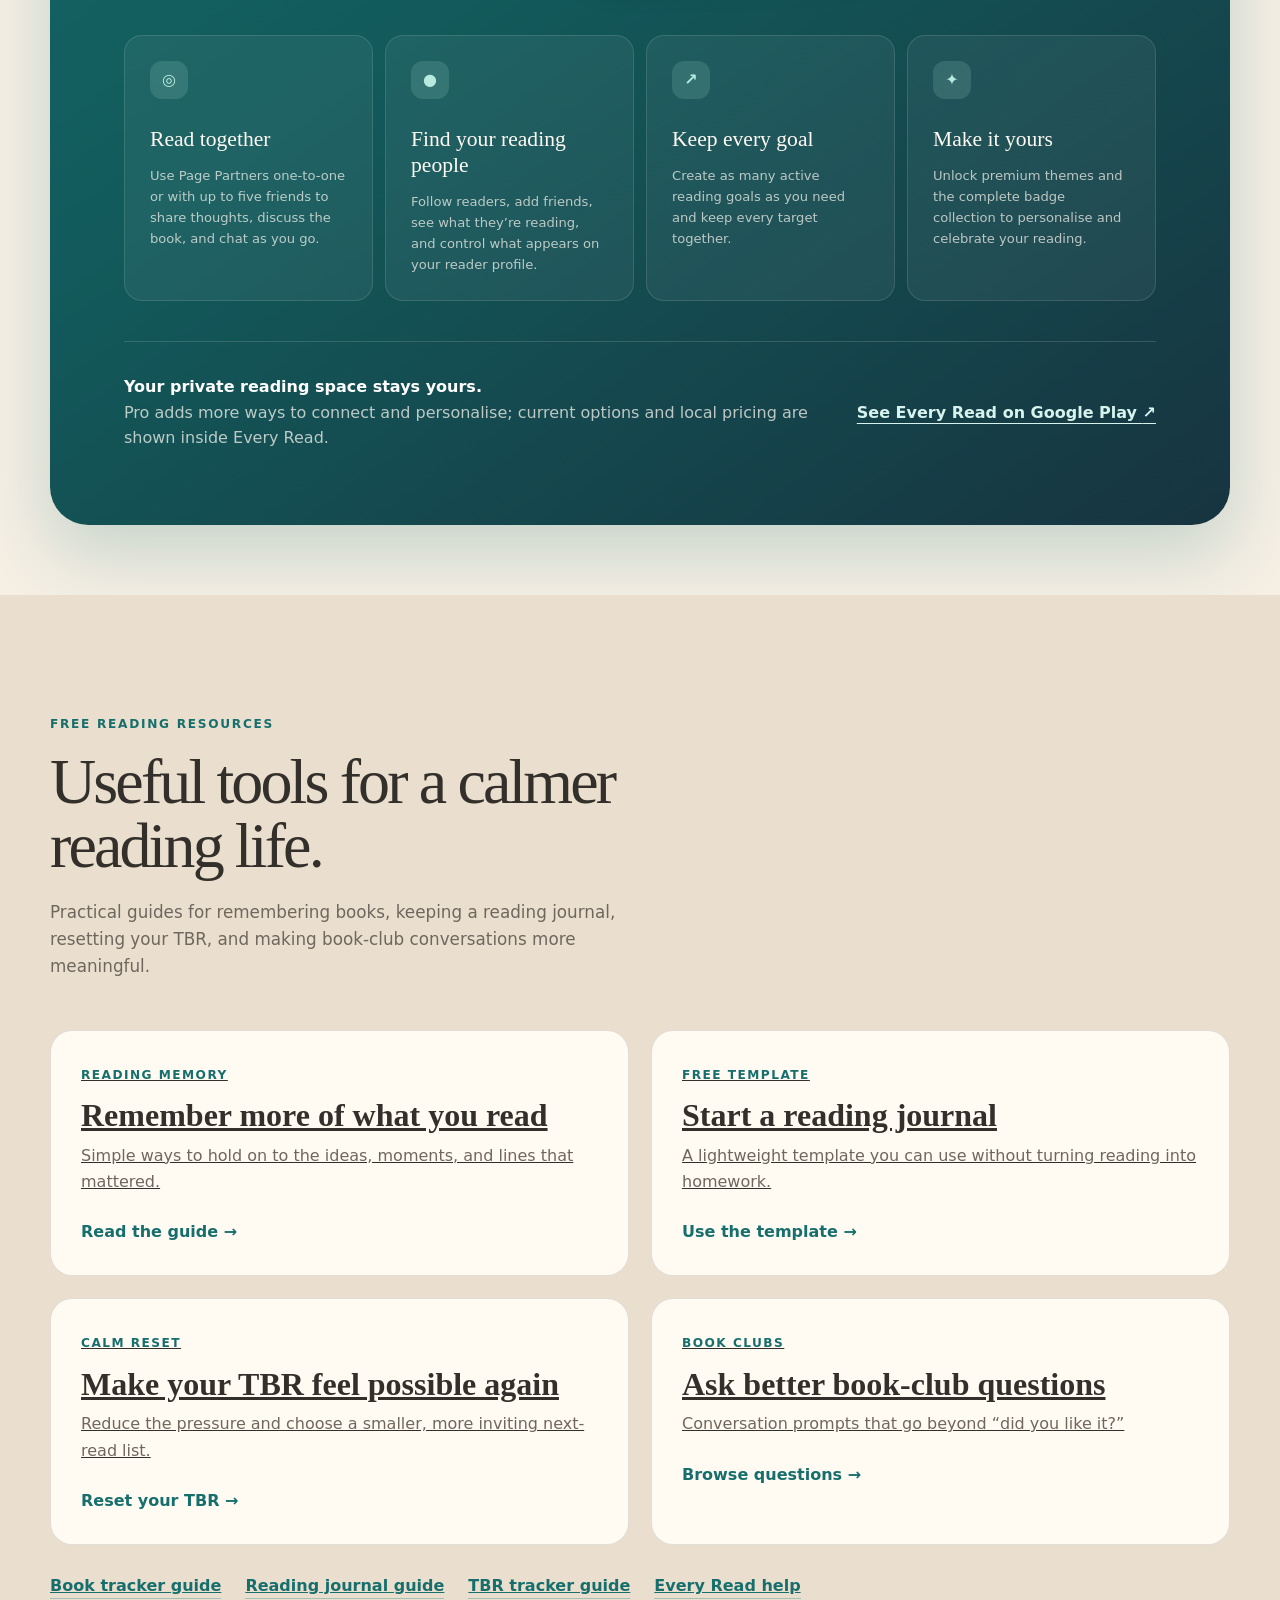
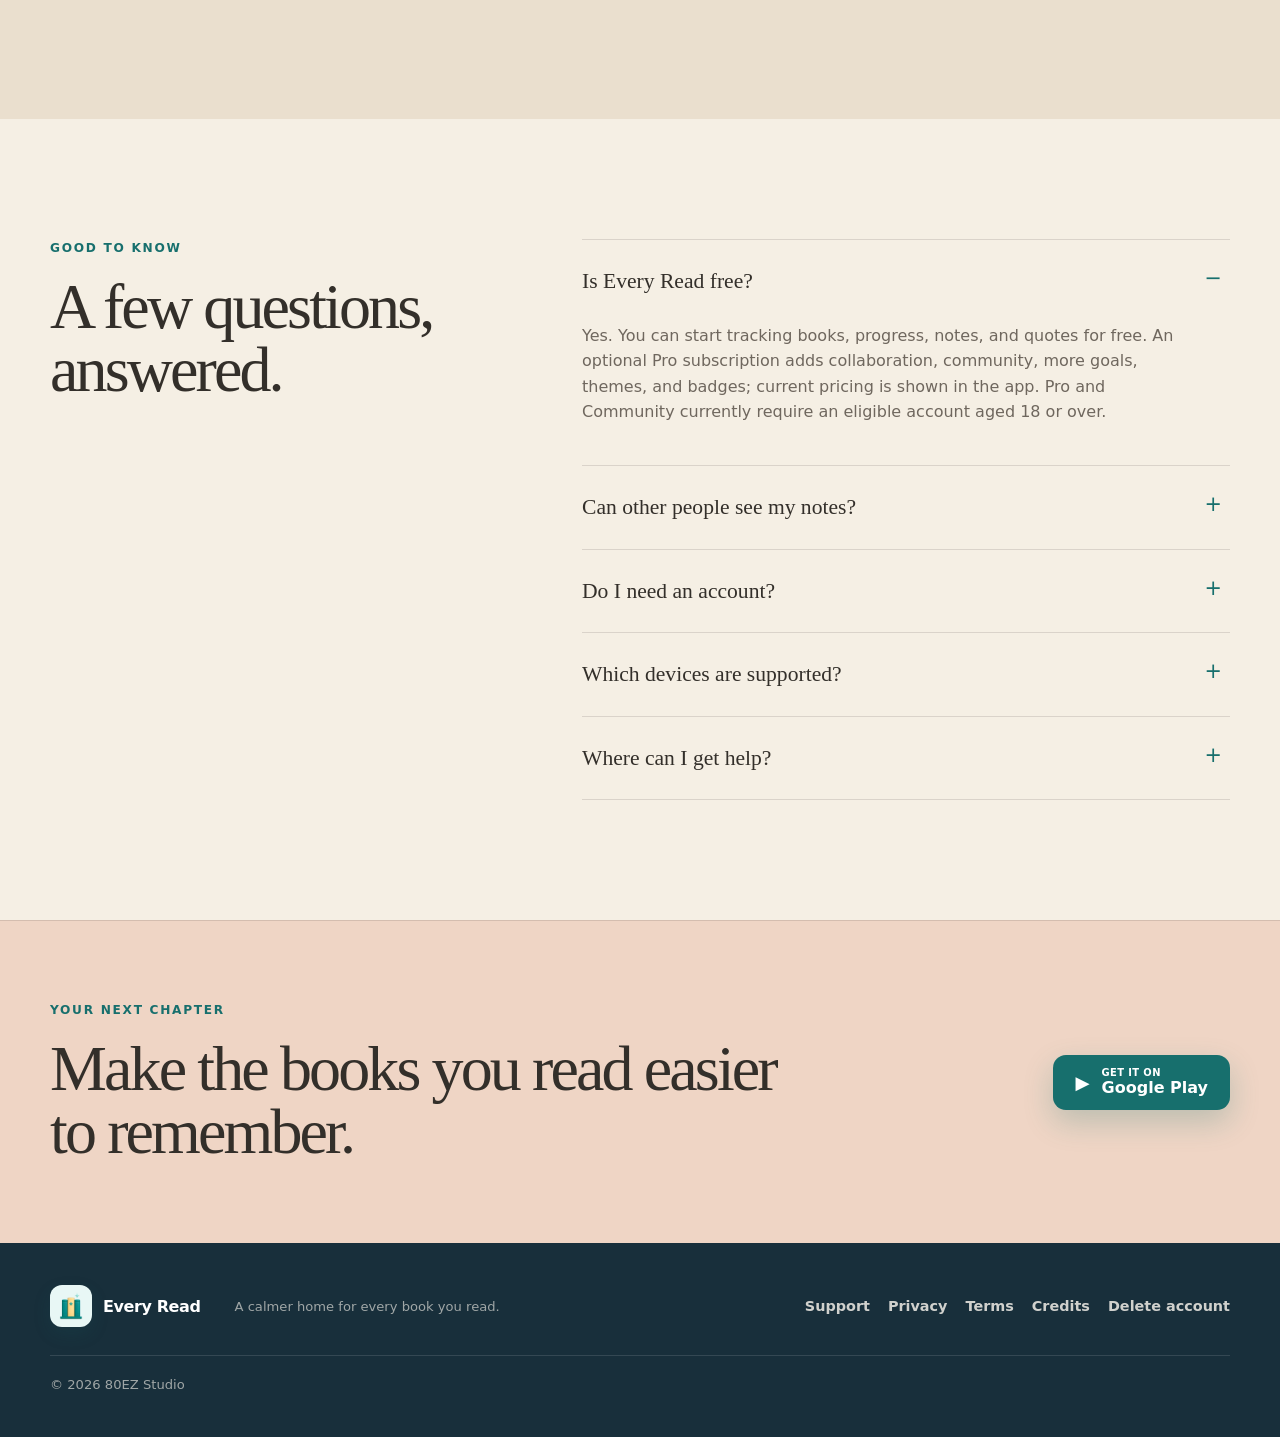
==== commit 16c80bba: "Consolidate marketing on the canonical site" ====
--- a/index.html
+++ b/index.html
@@ -2,97 +2,381 @@
 <html lang="en-GB">
 <head>
   <meta charset="utf-8">
-  <meta name="viewport" content="width=device-width,initial-scale=1">
+  <meta name="viewport" content="width=device-width, initial-scale=1">
   <meta name="google-site-verification" content="Zzb3ky7TeV4G44QqcS3FZFf69tjF3yTjyKA4xF2Xr3A">
-  <title>Every Read — Book Tracker & Reading Journal</title>
-  <meta name="description" content="Track books, save notes and quotes, set gentle goals and remember every read in one calm Android app.">
-  <meta name="theme-color" content="#f3ecdf">
+  <title>Every Read — Private book tracker and reading journal for Android</title>
+  <meta name="description" content="Track books, update your reading progress, and save private notes and quotes. Every Read is a calm Android book tracker that is free to start.">
+  <meta name="theme-color" content="#f5efe4">
+  <meta name="robots" content="index,follow,max-image-preview:large">
   <link rel="canonical" href="https://80ezstudio.github.io/every-read/">
-  <meta property="og:title" content="Every Read — Your reading life, remembered">
-  <meta property="og:description" content="A calm book tracker and reading journal for Android. Private by default and free to begin.">
+  <link rel="icon" href="every-read-icon.webp" type="image/webp">
+  <link rel="apple-touch-icon" href="every-read-icon.webp">
+  <link rel="stylesheet" href="home.css?v=20260801-5">
+
   <meta property="og:type" content="website">
+  <meta property="og:site_name" content="Every Read">
+  <meta property="og:title" content="Every Read — Remember more from every book">
+  <meta property="og:description" content="A calm, private book tracker and reading journal for Android. Free to start.">
   <meta property="og:url" content="https://80ezstudio.github.io/every-read/">
   <meta property="og:image" content="https://80ezstudio.github.io/every-read/app-home.webp">
-  <meta property="og:image:alt" content="Every Read Android app showing a personal reading library">
+  <meta property="og:image:alt" content="Every Read — remember more from every book">
   <meta name="twitter:card" content="summary_large_image">
-  <meta name="twitter:title" content="Every Read — Your reading life, remembered">
-  <meta name="twitter:description" content="A calm book tracker and reading journal for Android. Private by default and free to begin.">
+  <meta name="twitter:title" content="Every Read — Remember more from every book">
+  <meta name="twitter:description" content="A calm, private book tracker and reading journal for Android. Free to start.">
   <meta name="twitter:image" content="https://80ezstudio.github.io/every-read/app-home.webp">
-  <link rel="icon" href="every-read-icon.webp">
-  <link rel="stylesheet" href="styles.css">
+
   <script type="application/ld+json">
   {
     "@context": "https://schema.org",
-    "@type": "MobileApplication",
-    "name": "Every Read: Book Tracker",
-    "description": "A calm Android book tracker and reading journal for books, progress, notes, quotes and gentle reading goals.",
-    "applicationCategory": "BookApplication",
+    "@type": "SoftwareApplication",
+    "name": "Every Read",
+    "applicationCategory": "LifestyleApplication",
     "operatingSystem": "Android",
-    "installUrl": "https://play.google.com/store/apps/details?id=com.eightyezstudio.mybookshelf",
+    "description": "A private book tracker and reading journal for recording books, progress, notes, quotes, and reading goals.",
+    "url": "https://80ezstudio.github.io/every-read/",
+    "image": "https://80ezstudio.github.io/every-read/every-read-icon.webp",
+    "downloadUrl": "https://play.google.com/store/apps/details?id=com.eightyezstudio.mybookshelf",
+    "author": {
+      "@type": "Organization",
+      "name": "80EZ Studio"
+    },
     "offers": {
       "@type": "Offer",
       "price": "0",
-      "priceCurrency": "GBP"
-    },
-    "publisher": {
-      "@type": "Organization",
-      "name": "80EZStudio"
+      "priceCurrency": "GBP",
+      "description": "Free to start, with an optional Every Read Pro subscription."
     }
   }
   </script>
 </head>
 <body>
-<main>
-  <header class="site-header shell">
-    <a class="brand" href="index.html"><img src="every-read-icon.webp" alt=""><span>Every Read</span></a>
-    <nav aria-label="Main navigation"><a href="#why">Why Every Read</a><a href="#features">Features</a><a href="#trust">Privacy</a></nav>
-    <a class="button button-small" href="https://play.google.com/store/apps/details?id=com.eightyezstudio.mybookshelf&amp;referrer=utm_source%3Deveryread_site%26utm_medium%3Dwebsite%26utm_campaign%3Dorganic_launch%26utm_content%3Dheader">Get the app</a>
+  <a class="skip-link" href="#main">Skip to content</a>
+
+  <header class="site-header">
+    <div class="shell header-inner">
+      <a class="brand" href="#top" aria-label="Every Read home">
+        <img src="every-read-icon.webp" alt="" width="42" height="42">
+        <span>Every Read</span>
+      </a>
+      <nav aria-label="Main navigation">
+        <a href="#features">Features</a>
+        <a href="#how-it-works">How it works</a>
+        <a href="#pro">Pro</a>
+        <a href="#resources">Resources</a>
+        <a href="#support">Support</a>
+      </nav>
+      <a class="button button-small" href="https://play.google.com/store/apps/details?id=com.eightyezstudio.mybookshelf&amp;referrer=utm_source%3Deveryread_site%26utm_medium%3Dwebsite%26utm_campaign%3Dofficial_homepage%26utm_content%3Dheader">Get the app</a>
+    </div>
   </header>
 
-  <section class="hero shell">
-    <div class="hero-copy">
-      <p class="eyebrow">A calmer reading companion</p>
-      <h1>Every book leaves<br>something behind.</h1>
-      <p class="hero-lede">Track what you read, capture what mattered and build a reading life worth remembering.</p>
-      <div class="hero-actions">
-        <a class="button" href="https://play.google.com/store/apps/details?id=com.eightyezstudio.mybookshelf&amp;referrer=utm_source%3Deveryread_site%26utm_medium%3Dwebsite%26utm_campaign%3Dorganic_launch%26utm_content%3Dhero">Download on Google Play <span>↗</span></a>
-        <a class="text-link" href="#why">See why it feels different <span>↓</span></a>
-      </div>
-      <div class="quiet-proof"><span>No account required</span><span>Private by default</span><span>Start free</span></div>
+  <main id="main">
+    <section class="hero" id="top">
+      <div class="shell hero-grid">
+        <div class="hero-copy">
+          <p class="eyebrow">Your reading life, without the noise</p>
+          <h1>Remember more from every book.</h1>
+          <p class="hero-intro">Keep a beautiful record of what you read, where you are, and the words you want to return to. Every Read is private, calm, and free to start.</p>
+          <div class="hero-actions">
+            <a class="button button-primary store-button" href="https://play.google.com/store/apps/details?id=com.eightyezstudio.mybookshelf&amp;referrer=utm_source%3Deveryread_site%26utm_medium%3Dwebsite%26utm_campaign%3Dofficial_homepage%26utm_content%3Dhero" aria-label="Get Every Read on Google Play">
+              <span class="play-mark" aria-hidden="true">▶</span>
+              <span><small>Get it on</small>Google Play</span>
+            </a>
+            <a class="text-link" href="#how-it-works">See how it works <span aria-hidden="true">↓</span></a>
+          </div>
+          <ul class="quiet-facts" aria-label="App details">
+            <li>Free to start</li>
+            <li>Made for Android</li>
+            <li>Optional Pro</li>
+          </ul>
+        </div>
+
+        <div class="hero-visual">
+          <span class="orbit orbit-one" aria-hidden="true"></span>
+          <span class="orbit orbit-two" aria-hidden="true"></span>
+          <div class="phone hero-phone" role="img" aria-label="Illustration of the Every Read app showing a current book, progress, and personal bookshelf">
+            <div class="phone-camera" aria-hidden="true"></div>
+            <div class="app-screen" aria-hidden="true">
+              <div class="app-status"><span>9:41</span><span>● ◒ ▰</span></div>
+              <div class="app-heading"><div><small>MY READING</small><strong>Home</strong></div><span class="app-menu">≡</span></div>
+              <div class="current-read-card">
+                <div class="current-page"><span>p. <strong>192</strong> / 300</span><span class="progress-edit">✎</span></div>
+                <div class="current-progress-row">
+                  <div class="app-progress"><span></span><i></i></div>
+                  <strong>64%</strong>
+                </div>
+                <div class="current-read-body">
+                  <span class="sample-cover cover-coral"></span>
+                  <div class="current-book-copy"><strong>The Quiet Chapter</strong><small>Started Jul 24, 2026</small><small class="note-count">▤&nbsp; 2 notes</small></div>
+                  <span class="note-action">▤</span>
+                </div>
+              </div>
+              <div class="app-stats"><div><strong>3</strong><small>Reading</small></div><div><strong>14</strong><small>Want to read</small></div><div><strong>8</strong><small>Finished</small></div><div><strong>1</strong><small>Paused</small></div></div>
+              <div class="app-shelf-title"><strong>Want to read</strong><span>View all →</span></div>
+              <div class="app-books"><span class="sample-cover cover-gold"></span><span class="sample-cover cover-teal"></span><span class="sample-cover cover-ink"></span><span class="sample-cover cover-paper"></span></div>
+              <div class="app-nav"><span>⌂</span><span>▥</span><span>✦</span><span>♙</span></div>
+            </div>
+          </div>
+          <div class="floating-card float-progress"><strong>Progress at a glance</strong><span>Pick up where you left off</span></div>
+          <div class="floating-card float-note"><span aria-hidden="true">✦</span><strong>Private notes</strong></div>
+        </div>
+      </div>
+    </section>
+
+    <section class="principle-strip" aria-label="Every Read principles">
+      <div class="shell principle-grid">
+        <div><span>01</span><strong>Private by default</strong><p>Your notes and reading record are yours.</p></div>
+        <div><span>02</span><strong>Made for memory</strong><p>Keep the details that make a book stay with you.</p></div>
+        <div><span>03</span><strong>Calm, not crowded</strong><p>No public performance required.</p></div>
+      </div>
+    </section>
+
+    <section class="section features" id="features">
+      <div class="shell">
+        <div class="section-heading">
+          <p class="eyebrow">Everything in its place</p>
+          <h2>A reading habit you’ll want to keep.</h2>
+          <p>Every Read helps you capture the whole journey—from choosing a book to remembering why it mattered.</p>
+        </div>
+
+        <div class="feature-grid">
+          <article class="feature-card feature-large warm">
+            <span class="feature-icon" aria-hidden="true">▥</span>
+            <p class="card-label">Your library</p>
+            <h3>See your reading life at a glance.</h3>
+            <p>Organise what you’re reading, what you’ve finished, and what you want to pick up next.</p>
+            <div class="mini-shelf" aria-hidden="true"><i></i><i></i><i></i><i></i><i></i></div>
+          </article>
+
+          <article class="feature-card teal">
+            <span class="feature-icon" aria-hidden="true">↗</span>
+            <p class="card-label">Progress</p>
+            <h3>Make every page count.</h3>
+            <p>Update your page, see how far you have come, and celebrate every finish.</p>
+            <div class="ring" aria-hidden="true"><span>72%</span></div>
+          </article>
+
+          <article class="feature-card ink">
+            <span class="feature-icon" aria-hidden="true">“</span>
+            <p class="card-label">Private notes and quotes</p>
+            <h3>Keep the lines that found you.</h3>
+            <p>Save reflections and favourite passages beside the book they belong to.</p>
+          </article>
+
+          <article class="feature-card discovery-card">
+            <span class="feature-icon" aria-hidden="true">✦</span>
+            <p class="card-label">Recommendations</p>
+            <h3>Find what comes next.</h3>
+            <p>Browse recommendations and keep promising titles close until you’re ready to read them.</p>
+            <div class="recommendation-row" aria-hidden="true">
+              <div><span class="sample-cover cover-gold"></span><small>The Golden Hour</small></div>
+              <div><span class="sample-cover cover-teal"></span><small>A Long Way Home</small></div>
+              <div><span class="sample-cover cover-coral"></span><small>The Quiet Chapter</small></div>
+            </div>
+          </article>
+
+          <article class="feature-card feature-wide paper">
+            <div>
+              <span class="feature-icon" aria-hidden="true">◎</span>
+              <p class="card-label">Reading goals</p>
+              <h3>Choose a pace that feels like yours.</h3>
+              <p>Set goals, follow your progress, and build momentum without turning reading into a chore.</p>
+            </div>
+            <div class="goal-calendar" aria-hidden="true">
+              <span class="filled"></span><span></span><span class="filled"></span><span class="filled"></span><span></span><span class="filled"></span><span class="today"></span>
+            </div>
+          </article>
+        </div>
+      </div>
+    </section>
+
+    <section class="section journey" id="how-it-works">
+      <div class="shell">
+        <div class="section-heading journey-heading">
+          <p class="eyebrow">Start in moments</p>
+          <h2>From first book to lasting memory.</h2>
+          <p>Add a book, keep your place, and save what you want to remember. No elaborate setup needed.</p>
+        </div>
+
+        <div class="journey-grid">
+          <article class="journey-step">
+            <div class="step-copy"><span>01</span><h3>Add your book</h3><p>Search for a title and place it on the shelf that matches your reading life.</p></div>
+            <div class="journey-preview search-preview" aria-label="Illustration of searching for a book in Every Read">
+              <div class="preview-label">SEARCH BOOKS</div>
+              <div class="preview-search"><span>⌕</span><strong>Search by title, author or ISBN</strong></div>
+              <div class="preview-result"><span class="sample-cover cover-gold"></span><div><strong>The Golden Hour</strong><small>A thoughtful new read</small></div><span>＋</span></div>
+              <div class="preview-result muted-result"><span class="sample-cover cover-teal"></span><div><strong>A Long Way Home</strong><small>Save for later</small></div><span>＋</span></div>
+            </div>
+          </article>
+          <article class="journey-step journey-reverse">
+            <div class="step-copy"><span>02</span><h3>Keep your place</h3><p>Update your page and see your progress without turning reading into admin.</p></div>
+            <div class="journey-preview progress-preview" aria-label="Illustration of updating reading progress in Every Read">
+              <div class="preview-label">CURRENT READ</div>
+              <div class="preview-book"><span class="sample-cover cover-coral"></span><div><strong>The Quiet Chapter</strong><small>Currently reading</small></div></div>
+              <div class="preview-progress-meta"><span>Page 192 of 300</span><strong>64%</strong></div>
+              <div class="preview-progress"><span></span></div>
+              <div class="preview-button">Update progress</div>
+            </div>
+          </article>
+          <article class="journey-step">
+            <div class="step-copy"><span>03</span><h3>Save what mattered</h3><p>Keep a private note, a quote, or both, connected to the book and page.</p></div>
+            <div class="journey-preview note-preview" aria-label="Illustration of saving a private reading note in Every Read">
+              <div class="preview-label">PRIVATE NOTE · PAGE 192</div>
+              <span class="large-quote">“</span>
+              <p>A thought worth keeping, close to the book that inspired it.</p>
+              <div class="note-options"><span>Note</span><span>Quote</span><span>Quote &amp; note</span></div>
+              <div class="preview-button">Save privately</div>
+            </div>
+          </article>
+        </div>
+      </div>
+    </section>
+
+    <section class="section privacy-section">
+      <div class="shell privacy-grid">
+        <div class="privacy-art" role="img" aria-label="Illustration of a private reading note that only its writer can see">
+          <div class="private-note-sheet" aria-hidden="true">
+            <div class="private-note-label"><span>●</span> PRIVATE NOTE · PAGE 192</div>
+            <span class="private-quote">“</span>
+            <p>A thought worth keeping, close to the book that inspired it.</p>
+            <div class="private-note-options"><span>Note</span><span>Quote</span><span>Quote &amp; note</span></div>
+            <div class="private-note-footer"><span>⌾</span> Only you can see this</div>
+          </div>
+          <div class="privacy-promise" aria-hidden="true"><span>✓</span><div><strong>Yours by default</strong><small>No audience. No pressure.</small></div></div>
+        </div>
+        <div class="privacy-copy">
+          <p class="eyebrow">A personal space</p>
+          <h2>For readers, not performance.</h2>
+          <p>Your bookshelf can simply be your bookshelf. Keep notes privately, enjoy your own pace, and choose when community adds something useful.</p>
+          <ul class="check-list">
+            <li>Private notes stay personal</li>
+            <li>Start without an account</li>
+            <li>Community features are optional</li>
+          </ul>
+          <a class="text-link" href="https://80ezstudio.github.io/EveryRead/privacy-policy.html">Read the privacy policy <span aria-hidden="true">↗</span></a>
+        </div>
+      </div>
+    </section>
+
+    <section class="section pro-section" id="pro">
+      <div class="shell pro-panel">
+        <div class="pro-showcase">
+          <div class="pro-heading">
+            <p class="eyebrow light">Every Read Pro</p>
+            <h2>Add more to every reading journey.</h2>
+            <p>Keep everything you love about your private tracker, then add the people, motivation, and personal touches that make reading even more rewarding.</p>
+            <a class="button button-light" href="https://play.google.com/store/apps/details?id=com.eightyezstudio.mybookshelf&amp;referrer=utm_source%3Deveryread_site%26utm_medium%3Dwebsite%26utm_campaign%3Dofficial_homepage%26utm_content%3Dpro_hero">Get Every Read &amp; explore Pro</a>
+          </div>
+          <div class="community-stage" role="img" aria-label="Illustration of the Every Read Community Activity screen with reader updates and Page Partners">
+            <div class="community-mock" aria-hidden="true">
+              <div class="community-header"><strong>Community</strong><span>≡</span></div>
+              <div class="community-tabs"><strong>Activity</strong><span>Friends</span><span>Following</span><span>Page Partners</span></div>
+              <div class="activity-card">
+                <span class="reader-avatar avatar-coral">M</span>
+                <div class="activity-copy"><div><strong>Maya Reads</strong><small>2 hours ago</small></div><span>finished</span><div class="activity-book"><span class="sample-cover cover-gold"></span><div><strong>The Golden Hour</strong><small>Elena Marlow</small></div></div></div>
+              </div>
+              <div class="activity-card">
+                <span class="reader-avatar avatar-teal">J</span>
+                <div class="activity-copy"><div><strong>Jamie</strong><small>yesterday</small></div><span>started reading</span><div class="activity-book"><span class="sample-cover cover-teal"></span><div><strong>A Long Way Home</strong><small>Rowan Ellis</small></div></div></div>
+              </div>
+            </div>
+            <div class="partners-peek" aria-hidden="true">
+              <div><span class="partner-icon">◎</span><strong>Page Partners</strong></div>
+              <p>Read together, share thoughts, and discuss as you go.</p>
+              <div class="partner-readers"><span class="reader-avatar avatar-coral">M</span><span class="reader-avatar avatar-teal">J</span><span class="reader-avatar avatar-gold">A</span><strong>3 reading together</strong></div>
+            </div>
+          </div>
+        </div>
+        <div class="pro-grid">
+          <article><span class="pro-icon">◎</span><h3>Read together</h3><p>Use Page Partners one-to-one or with up to five friends to share thoughts, discuss the book, and chat as you go.</p></article>
+          <article><span class="pro-icon">●</span><h3>Find your reading people</h3><p>Follow readers, add friends, see what they’re reading, and control what appears on your reader profile.</p></article>
+          <article><span class="pro-icon">↗</span><h3>Keep every goal</h3><p>Create as many active reading goals as you need and keep every target together.</p></article>
+          <article><span class="pro-icon">✦</span><h3>Make it yours</h3><p>Unlock premium themes and the complete badge collection to personalise and celebrate your reading.</p></article>
+        </div>
+        <div class="pro-cta">
+          <p><strong>Your private reading space stays yours.</strong><br>Pro adds more ways to connect and personalise; current options and local pricing are shown inside Every Read.</p>
+          <a class="text-link pro-link" href="https://play.google.com/store/apps/details?id=com.eightyezstudio.mybookshelf&amp;referrer=utm_source%3Deveryread_site%26utm_medium%3Dwebsite%26utm_campaign%3Dofficial_homepage%26utm_content%3Dpro_footer">See Every Read on Google Play <span aria-hidden="true">↗</span></a>
+        </div>
+      </div>
+    </section>
+
+    <section class="section resource-section" id="resources">
+      <div class="shell">
+        <div class="section-heading">
+          <p class="eyebrow">Free reading resources</p>
+          <h2>Useful tools for a calmer reading life.</h2>
+          <p>Practical guides for remembering books, keeping a reading journal, resetting your TBR, and making book-club conversations more meaningful.</p>
+        </div>
+        <div class="resource-card-grid">
+          <a class="resource-card" href="remember-what-you-read.html"><span>Reading memory</span><h3>Remember more of what you read</h3><p>Simple ways to hold on to the ideas, moments, and lines that mattered.</p><strong>Read the guide →</strong></a>
+          <a class="resource-card" href="reading-journal-template.html"><span>Free template</span><h3>Start a reading journal</h3><p>A lightweight template you can use without turning reading into homework.</p><strong>Use the template →</strong></a>
+          <a class="resource-card" href="tbr-reset.html"><span>Calm reset</span><h3>Make your TBR feel possible again</h3><p>Reduce the pressure and choose a smaller, more inviting next-read list.</p><strong>Reset your TBR →</strong></a>
+          <a class="resource-card" href="book-club-questions.html"><span>Book clubs</span><h3>Ask better book-club questions</h3><p>Conversation prompts that go beyond “did you like it?”</p><strong>Browse questions →</strong></a>
+        </div>
+        <div class="resource-more">
+          <a href="book-tracker.html">Book tracker guide</a>
+          <a href="reading-journal.html">Reading journal guide</a>
+          <a href="tbr-tracker.html">TBR tracker guide</a>
+          <a href="help.html">Every Read help</a>
+        </div>
+      </div>
+    </section>
+
+    <section class="section questions" id="support">
+      <div class="shell question-grid">
+        <div class="section-heading question-heading">
+          <p class="eyebrow">Good to know</p>
+          <h2>A few questions, answered.</h2>
+        </div>
+        <div class="faq-list">
+          <details open>
+            <summary>Is Every Read free?</summary>
+            <p>Yes. You can start tracking books, progress, notes, and quotes for free. An optional Pro subscription adds collaboration, community, more goals, themes, and badges; current pricing is shown in the app. Pro and Community currently require an eligible account aged 18 or over.</p>
+          </details>
+          <details>
+            <summary>Can other people see my notes?</summary>
+            <p>Your private notes and quotes are for you. Community features are separate and optional.</p>
+          </details>
+          <details>
+            <summary>Do I need an account?</summary>
+            <p>No. You can begin with a local profile. An account is available when you want cloud and community features.</p>
+          </details>
+          <details>
+            <summary>Which devices are supported?</summary>
+            <p>Every Read is currently available for Android through Google Play.</p>
+          </details>
+          <details>
+            <summary>Where can I get help?</summary>
+            <p>Email <a href="mailto:80ezstudio@gmail.com">80ezstudio@gmail.com</a>, or use the support and account links below.</p>
+          </details>
+        </div>
+      </div>
+    </section>
+
+    <section class="final-cta">
+      <div class="shell final-cta-inner">
+        <div><p class="eyebrow">Your next chapter</p><h2>Make the books you read easier to remember.</h2></div>
+        <a class="button button-primary store-button" href="https://play.google.com/store/apps/details?id=com.eightyezstudio.mybookshelf&amp;referrer=utm_source%3Deveryread_site%26utm_medium%3Dwebsite%26utm_campaign%3Dofficial_homepage%26utm_content%3Dfooter" aria-label="Get Every Read on Google Play">
+          <span class="play-mark" aria-hidden="true">▶</span><span><small>Get it on</small>Google Play</span>
+        </a>
+      </div>
+    </section>
+  </main>
+
+  <footer>
+    <div class="shell footer-inner">
+      <a class="brand footer-brand" href="#top" aria-label="Every Read home">
+        <img src="every-read-icon.webp" alt="" width="42" height="42"><span>Every Read</span>
+      </a>
+      <p>A calmer home for every book you read.</p>
+      <div class="footer-links" aria-label="Support and legal links">
+        <a href="mailto:80ezstudio@gmail.com">Support</a>
+        <a href="https://80ezstudio.github.io/EveryRead/privacy-policy.html">Privacy</a>
+        <a href="https://80ezstudio.github.io/EveryRead/terms-and-conditions.html">Terms</a>
+        <a href="https://80ezstudio.github.io/EveryRead/credits.html">Credits</a>
+        <a href="https://80ezstudio.github.io/EveryRead/delete-account/">Delete account</a>
+      </div>
+      <p class="copyright">© 2026 80EZ Studio</p>
     </div>
-    <div class="hero-art" aria-label="Every Read app preview">
-      <div class="sun-disc"></div>
-      <div class="phone phone-main"><img src="app-home.webp" alt="Every Read home screen showing a personal reading library"></div>
-      <div class="margin-note">Your reading life,<br><em>not a reading race.</em></div>
-    </div>
-  </section>
-
-  <section class="manifesto" id="why"><div class="shell manifesto-grid">
-    <p class="section-label">Why Every Read</p>
-    <div><h2>A reading life is more than a list of finished books.</h2><p>It is the quote you copied down, the idea that stayed with you, the book you paused and found again at exactly the right time.</p></div>
-  </div></section>
-
-  <section class="feature-story shell" id="features">
-    <div class="story-copy"><p class="eyebrow">Remember what mattered</p><h2>Give every thought<br>a place to return to.</h2><p>Save private notes, favourite quotes and page references while the feeling is still fresh. Your library becomes a record of what your reading meant—not just what you completed.</p><a class="text-link" href="reading-journal.html">Explore the reading journal <span>→</span></a></div>
-    <div class="phone-pair"><div class="phone tilted-back"><img src="app-details.webp" alt="Book details and reading progress in Every Read"></div><div class="phone tilted-front"><img src="app-notes.webp" alt="Adding a private reading note in Every Read"></div></div>
-  </section>
-
-  <section class="benefit-band"><div class="shell benefit-grid">
-    <article><span class="benefit-number">01</span><h3>Keep the whole story</h3><p>Books, progress, notes, quotes and the thoughts you want to return to—held together in one personal library.</p></article>
-    <article><span class="benefit-number">02</span><h3>Make progress gently</h3><p>Set goals and follow your reading without streak anxiety, guilt or turning every chapter into a productivity contest.</p></article>
-    <article><span class="benefit-number">03</span><h3>Choose how social feels</h3><p>Keep reading private, share a book with Page Partners or join the wider community. Connection is always your choice.</p></article>
-  </div></section>
-
-  <section class="split-feature shell"><div class="phone solo-phone"><img src="app-goals.webp" alt="A gentle yearly reading goal in Every Read"></div><div class="story-copy"><p class="eyebrow">Progress, without pressure</p><h2>Your goals should encourage you—not judge you.</h2><p>Follow pages, dates and milestones in a way that supports the reader you are. Paused books belong here too.</p><a class="text-link" href="book-tracker.html">Explore the book tracker <span>→</span></a></div></section>
-
-  <section class="resource-band"><div class="shell resource-grid"><div><p class="eyebrow">Free reading resources</p><h2>Useful tools for a calmer reading life.</h2></div><div><p>Reset an overwhelming TBR, start a lightweight reading journal or bring better questions to your next book-club conversation.</p><div class="resource-links"><a class="text-link" href="remember-what-you-read.html">Remember more of what you read <span>→</span></a><a class="text-link" href="tbr-reset.html">Try a calm TBR reset <span>→</span></a><a class="text-link" href="reading-journal-template.html">Use the reading-journal template <span>→</span></a><a class="text-link" href="book-club-questions.html">Browse book-club questions <span>→</span></a></div></div></div></section>
-
-  <section class="trust-section" id="trust"><div class="shell trust-grid"><div><p class="eyebrow">Private by default</p><h2>Your reading life belongs to you.</h2></div><div class="trust-copy"><p>Start without an account. Keep your core library, progress, notes, quotes, ratings, goals and recommendations private. Create an account only when you want supported backup and synchronisation.</p><p>Community and Page Partners are optional Pro experiences for eligible adult readers, with profile privacy, blocking and reporting controls.</p><a class="text-link" href="https://80ezstudio.github.io/EveryRead/privacy-policy.html">Read the privacy policy <span>↗</span></a></div></div></section>
-
-  <section class="final-cta shell"><img src="every-read-icon.webp" alt="Every Read app icon"><p class="eyebrow">For every book you read, remember and return to.</p><h2>Make room for<br>every read.</h2><a class="button" href="https://play.google.com/store/apps/details?id=com.eightyezstudio.mybookshelf&amp;referrer=utm_source%3Deveryread_site%26utm_medium%3Dwebsite%26utm_campaign%3Dorganic_launch%26utm_content%3Dfooter_cta">Start free on Google Play <span>↗</span></a></section>
-
-  <footer class="site-footer shell"><a class="brand" href="index.html"><img src="every-read-icon.webp" alt=""><span>Every Read</span></a><div class="footer-links"><a href="book-tracker.html">Book Tracker</a><a href="reading-journal.html">Reading Journal</a><a href="tbr-tracker.html">TBR Tracker</a><a href="remember-what-you-read.html">Reading Guides</a><a href="help.html">Help</a><a href="https://80ezstudio.github.io/EveryRead/privacy-policy.html">Privacy</a></div><p>© 2026 80EZStudio</p></footer>
-</main>
+  </footer>
 </body>
 </html>
-
--- a/home.css
+++ b/home.css
@@ -0,0 +1,575 @@
+:root {
+  --paper: #f5efe4;
+  --paper-deep: #eadfce;
+  --cream: #fffaf2;
+  --ink: #182f3b;
+  --ink-soft: #28495a;
+  --text: #332f2a;
+  --muted: #6f675e;
+  --teal: #1b8984;
+  --teal-dark: #176f6d;
+  --teal-light: #cce7e1;
+  --gold: #e3b857;
+  --coral: #bd6b4f;
+  --line: rgba(51, 47, 42, 0.14);
+  --shadow: 0 24px 70px rgba(56, 43, 30, 0.17);
+  --radius: 28px;
+  --shell: min(1180px, calc(100% - 40px));
+}
+
+* { box-sizing: border-box; }
+
+html {
+  scroll-behavior: smooth;
+  scroll-padding-top: 92px;
+}
+
+body {
+  margin: 0;
+  background: var(--paper);
+  color: var(--text);
+  font-family: Inter, ui-sans-serif, system-ui, -apple-system, BlinkMacSystemFont, "Segoe UI", sans-serif;
+  font-size: 16px;
+  line-height: 1.6;
+  -webkit-font-smoothing: antialiased;
+}
+
+a { color: inherit; }
+img { display: block; max-width: 100%; }
+summary { font: inherit; }
+.shell { width: var(--shell); margin-inline: auto; }
+
+.skip-link {
+  position: fixed;
+  z-index: 100;
+  top: 12px;
+  left: 12px;
+  transform: translateY(-160%);
+  padding: 10px 16px;
+  border-radius: 8px;
+  background: var(--ink);
+  color: white;
+}
+
+.skip-link:focus { transform: translateY(0); }
+
+.site-header {
+  position: sticky;
+  z-index: 20;
+  top: 0;
+  border-bottom: 1px solid rgba(51, 47, 42, 0.09);
+  background: rgba(245, 239, 228, 0.91);
+  backdrop-filter: blur(18px);
+}
+
+.header-inner {
+  min-height: 78px;
+  display: flex;
+  align-items: center;
+  justify-content: space-between;
+  gap: 28px;
+}
+
+.brand {
+  display: inline-flex;
+  align-items: center;
+  gap: 11px;
+  color: var(--ink);
+  font-weight: 850;
+  letter-spacing: -0.025em;
+  text-decoration: none;
+}
+
+.brand img {
+  width: 42px;
+  height: 42px;
+  border-radius: 12px;
+  box-shadow: 0 7px 18px rgba(23, 111, 109, 0.13);
+}
+
+nav { display: flex; align-items: center; gap: 28px; }
+nav a,
+.footer-links a {
+  color: #575149;
+  font-size: 0.9rem;
+  font-weight: 700;
+  text-decoration: none;
+}
+
+nav a:hover,
+.footer-links a:hover { color: var(--teal-dark); }
+
+.button {
+  display: inline-flex;
+  align-items: center;
+  justify-content: center;
+  gap: 12px;
+  min-height: 52px;
+  padding: 13px 22px;
+  border-radius: 13px;
+  font-weight: 850;
+  line-height: 1.05;
+  text-decoration: none;
+  transition: transform 160ms ease, box-shadow 160ms ease, background 160ms ease;
+}
+
+.button:hover { transform: translateY(-2px); }
+.button:focus-visible,
+a:focus-visible,
+summary:focus-visible { outline: 3px solid var(--gold); outline-offset: 3px; }
+.button-small { min-height: 42px; padding: 10px 17px; background: var(--ink); color: white; font-size: 0.88rem; }
+.button-primary { background: var(--teal-dark); color: white; box-shadow: 0 12px 30px rgba(23, 111, 109, 0.23); }
+.button-primary:hover { background: #105c5a; box-shadow: 0 16px 34px rgba(23, 111, 109, 0.28); }
+.button-light { background: var(--cream); color: var(--teal-dark); }
+.store-button small { display: block; margin-bottom: 2px; font-size: 0.62rem; font-weight: 700; letter-spacing: 0.04em; text-transform: uppercase; }
+.play-mark { font-size: 1.15rem; }
+
+.hero {
+  position: relative;
+  min-height: 730px;
+  overflow: hidden;
+  background:
+    radial-gradient(circle at 82% 24%, rgba(227, 184, 87, 0.22), transparent 30%),
+    radial-gradient(circle at 14% 74%, rgba(27, 137, 132, 0.12), transparent 27%),
+    var(--paper);
+}
+
+.hero::before {
+  content: "";
+  position: absolute;
+  inset: 0;
+  opacity: 0.28;
+  pointer-events: none;
+  background-image: radial-gradient(rgba(51, 47, 42, 0.24) 0.7px, transparent 0.7px);
+  background-size: 14px 14px;
+  mask-image: linear-gradient(to bottom, transparent, black 24%, black 68%, transparent);
+}
+
+.hero-grid {
+  position: relative;
+  display: grid;
+  grid-template-columns: minmax(0, 1.04fr) minmax(430px, 0.96fr);
+  align-items: center;
+  gap: 72px;
+  min-height: 700px;
+  padding-block: 76px 72px;
+}
+
+.hero-copy { max-width: 660px; }
+.eyebrow {
+  margin: 0 0 16px;
+  color: var(--teal-dark);
+  font-size: 0.76rem;
+  font-weight: 900;
+  letter-spacing: 0.14em;
+  text-transform: uppercase;
+}
+.eyebrow.light { color: #a7ded3; }
+h1, h2, h3, p { margin-top: 0; }
+h1, h2 {
+  font-family: Georgia, "Times New Roman", serif;
+  font-weight: 500;
+  letter-spacing: -0.045em;
+  line-height: 0.99;
+}
+h1 { max-width: 730px; margin-bottom: 25px; font-size: clamp(4rem, 7vw, 6.7rem); }
+h2 { margin-bottom: 22px; font-size: clamp(2.7rem, 5vw, 4.6rem); }
+h3 { margin-bottom: 12px; font-size: 1.35rem; line-height: 1.2; }
+
+.hero-intro { max-width: 590px; margin-bottom: 30px; color: #5d564d; font-size: 1.18rem; line-height: 1.72; }
+.hero-actions { display: flex; align-items: center; gap: 24px; }
+.text-link { color: var(--teal-dark); font-weight: 850; text-underline-offset: 5px; }
+.quiet-facts { display: flex; gap: 0; margin: 28px 0 0; padding: 0; color: var(--muted); font-size: 0.86rem; list-style: none; }
+.quiet-facts li + li::before { content: "·"; margin-inline: 12px; color: var(--coral); font-weight: 900; }
+
+.hero-visual { position: relative; min-height: 575px; display: grid; place-items: center; }
+.orbit { position: absolute; border: 1px solid rgba(27, 137, 132, 0.2); border-radius: 50%; }
+.orbit-one { width: 500px; height: 500px; }
+.orbit-two { width: 398px; height: 398px; border-color: rgba(189, 107, 79, 0.2); }
+
+.phone {
+  position: relative;
+  z-index: 2;
+  overflow: hidden;
+  padding: 9px;
+  border: 2px solid #1d2b32;
+  border-radius: 42px;
+  background: #132630;
+  box-shadow: var(--shadow), 0 7px 0 #0b181d;
+}
+
+.hero-phone { width: 310px; aspect-ratio: 9 / 18.8; transform: rotate(1.7deg); }
+.phone-camera { position: absolute; z-index: 3; top: 18px; left: 50%; width: 74px; height: 19px; border-radius: 999px; background: #132630; transform: translateX(-50%); }
+
+.app-screen {
+  height: 100%;
+  overflow: hidden;
+  padding: 17px 14px 13px;
+  border-radius: 32px;
+  background: #0e2631;
+  color: #f8fbfb;
+}
+
+.app-status { display: flex; justify-content: space-between; padding: 0 7px 17px; color: #c6d6dc; font-size: 0.58rem; font-weight: 800; }
+.app-heading { display: flex; align-items: center; justify-content: space-between; padding: 5px 4px 18px; }
+.app-heading small { display: block; color: #56bdb5; font-size: 0.52rem; font-weight: 900; letter-spacing: 0.12em; }
+.app-heading strong { display: block; font-family: Georgia, serif; font-size: 1.55rem; font-weight: 500; }
+.app-menu { width: 36px; height: 36px; display: grid; place-items: center; border-radius: 50%; background: #213f4f; color: #c9d6dc; font-size: 1.25rem; }
+
+.current-read-card { padding: 10px 12px 12px; border: 1px solid rgba(255,255,255,0.07); border-radius: 14px; background: #203e4d; box-shadow: 0 5px 13px rgba(0,0,0,0.16); }
+.current-page { display: flex; align-items: center; justify-content: flex-end; gap: 5px; color: #b9cad0; font-size: 0.56rem; }
+.current-page strong { color: #57c0b8; font-size: 0.74rem; }
+.progress-edit { width: 23px; height: 23px; display: grid; place-items: center; color: #b9cad0; font-size: 0.7rem; }
+.current-progress-row { display: grid; grid-template-columns: 1fr auto; align-items: start; gap: 8px; margin: 5px 0 7px; }
+.current-progress-row > strong { color: #57c0b8; font-size: 0.58rem; }
+.current-read-body { position: relative; min-height: 96px; display: flex; align-items: flex-start; gap: 11px; }
+.current-read-body > div { min-width: 0; }
+.current-read-body strong,
+.current-read-body small { display: block; }
+.current-read-body strong { font-size: 0.76rem; font-weight: 750; line-height: 1.25; }
+.current-read-body small { margin-top: 5px; color: #b9cad0; font-size: 0.51rem; }
+.current-read-body .sample-cover { width: 65px; height: 94px; border-radius: 5px; }
+.current-book-copy { padding-top: 3px; padding-right: 32px; }
+.current-book-copy .note-count { margin-top: 8px; }
+.note-action { position: absolute; right: 0; bottom: 0; width: 35px; height: 35px; display: grid; place-items: center; border-radius: 11px; background: #57bdb5; color: #0c2933; font-size: 0.95rem; font-weight: 900; }
+.sample-cover { display: block; flex: 0 0 auto; width: 50px; height: 70px; border-radius: 5px 9px 9px 4px; box-shadow: inset -7px 0 rgba(0,0,0,0.11), 0 7px 13px rgba(0,0,0,0.13); }
+.sample-cover::before { content: ""; display: block; width: 23px; height: 2px; margin: 20px auto 0; background: rgba(255,255,255,0.75); box-shadow: 0 7px rgba(255,255,255,0.45), 0 14px rgba(255,255,255,0.3); }
+.cover-coral { background: #ba684d; }
+.cover-gold { background: #d8aa4f; }
+.cover-teal { background: #3e8e89; }
+.cover-ink { background: #5c6678; }
+.cover-paper { background: #d9caba; }
+.app-progress { position: relative; height: 22px; overflow: visible; }
+.app-progress::before { content: ""; position: absolute; top: 0; right: 0; left: 0; height: 5px; border-radius: 999px; background: #3b5662; }
+.app-progress span { position: absolute; top: 0; left: 0; width: 64%; height: 5px; border-radius: 999px; background: #54bdb4; }
+.app-progress i { position: absolute; top: 0; left: calc(64% - 7px); width: 14px; height: 20px; background: #ba684d; clip-path: polygon(0 0, 100% 0, 100% 100%, 50% 73%, 0 100%); }
+.app-stats { display: grid; grid-template-columns: repeat(4, 1fr); gap: 5px; margin: 10px 0 14px; }
+.app-stats div { min-width: 0; padding: 8px 2px; border-radius: 10px; background: #203e4d; text-align: center; }
+.app-stats strong,
+.app-stats small { display: block; }
+.app-stats strong { font-family: Georgia, serif; font-size: 1rem; }
+.app-stats small { overflow: hidden; color: #b8c9d0; font-size: 0.4rem; text-overflow: ellipsis; white-space: nowrap; }
+.app-shelf-title { display: flex; align-items: center; justify-content: space-between; margin: 0 2px 10px; font-size: 0.61rem; }
+.app-shelf-title span { color: #78c8c1; }
+.app-books { display: flex; gap: 8px; overflow: hidden; padding: 0 2px 14px; }
+.app-books .sample-cover { width: 48px; height: 68px; }
+.app-nav { position: absolute; right: 9px; bottom: 9px; left: 9px; display: grid; grid-template-columns: repeat(4, 1fr); padding: 12px 7px; border-radius: 0 0 31px 31px; background: #203e4d; color: #b9cbd2; text-align: center; }
+.app-nav span:first-child { color: #59c1b8; }
+
+.floating-card {
+  position: absolute;
+  z-index: 3;
+  padding: 14px 17px;
+  border: 1px solid rgba(51, 47, 42, 0.08);
+  border-radius: 16px;
+  background: rgba(255, 250, 242, 0.95);
+  box-shadow: 0 15px 36px rgba(55, 43, 31, 0.14);
+  backdrop-filter: blur(9px);
+}
+.floating-card strong,
+.floating-card span { display: block; }
+.floating-card strong { font-size: 0.82rem; }
+.floating-card span { color: var(--muted); font-size: 0.66rem; }
+.float-progress { left: 0; top: 98px; transform: rotate(-4deg); }
+.float-note { right: 0; bottom: 90px; display: flex; align-items: center; gap: 8px; transform: rotate(3deg); }
+.float-note span { color: var(--coral); font-size: 1rem; }
+
+.principle-strip { border-block: 1px solid var(--line); background: rgba(255, 250, 242, 0.47); }
+.principle-grid { display: grid; grid-template-columns: repeat(3, 1fr); }
+.principle-grid > div { position: relative; padding: 32px 38px 29px; }
+.principle-grid > div + div { border-left: 1px solid var(--line); }
+.principle-grid span { position: absolute; top: 32px; right: 32px; color: var(--coral); font-family: Georgia, serif; font-style: italic; }
+.principle-grid strong { display: block; margin-bottom: 4px; font-family: Georgia, serif; font-size: 1.1rem; }
+.principle-grid p { margin: 0; color: var(--muted); font-size: 0.85rem; }
+
+.section { padding-block: 120px; }
+.section-heading { max-width: 710px; margin-bottom: 50px; }
+.section-heading > p:last-child { max-width: 610px; color: var(--muted); font-size: 1.05rem; }
+
+.feature-grid { display: grid; grid-template-columns: repeat(2, 1fr); gap: 20px; }
+.feature-card { position: relative; min-height: 370px; overflow: hidden; padding: 38px; border: 1px solid rgba(51, 47, 42, 0.08); border-radius: var(--radius); }
+.feature-card p { max-width: 470px; color: rgba(51, 47, 42, 0.67); }
+.feature-card .card-label { margin-bottom: 11px; color: inherit; font-size: 0.7rem; font-weight: 900; letter-spacing: 0.12em; text-transform: uppercase; }
+.feature-card h3 { max-width: 440px; font-family: Georgia, serif; font-size: 2rem; font-weight: 500; letter-spacing: -0.025em; }
+.feature-icon { width: 44px; height: 44px; display: grid; place-items: center; margin-bottom: 48px; border-radius: 13px; background: rgba(255, 255, 255, 0.58); font-size: 1.2rem; font-weight: 850; }
+.warm { background: #efd5c5; }
+.teal { background: var(--teal-light); }
+.feature-card.teal { padding-right: 175px; }
+.ink { background: var(--ink); color: var(--cream); }
+.ink p { color: rgba(255, 250, 242, 0.7); }
+.discovery-card { padding-bottom: 164px; background: #e4d9ea; }
+.recommendation-row { position: absolute; right: 32px; bottom: 25px; left: 32px; display: grid; grid-template-columns: repeat(3, 1fr); gap: 11px; align-items: end; }
+.recommendation-row > div { min-width: 0; display: flex; align-items: center; gap: 9px; padding: 10px; border: 1px solid rgba(51,47,42,0.08); border-radius: 14px; background: rgba(255,250,242,0.58); box-shadow: 0 9px 22px rgba(51,47,42,0.08); }
+.recommendation-row > div:nth-child(2) { transform: translateY(-8px); }
+.recommendation-row .sample-cover { width: 38px; height: 55px; }
+.recommendation-row .sample-cover::before { width: 17px; margin-top: 15px; }
+.recommendation-row small { min-width: 0; overflow: hidden; color: var(--ink); font-size: 0.59rem; font-weight: 750; line-height: 1.25; text-overflow: ellipsis; }
+.paper { background: #fbf7ef; }
+.feature-card.feature-large { min-height: 520px; padding-bottom: 180px; }
+.feature-wide { grid-column: 1 / -1; min-height: 300px; display: grid; grid-template-columns: 1.2fr 0.8fr; align-items: center; gap: 80px; }
+
+.mini-shelf { position: absolute; right: 45px; bottom: 0; left: 45px; height: 125px; display: flex; align-items: flex-end; gap: 12px; padding-inline: 20px; border-bottom: 9px solid #91583f; }
+.mini-shelf i { flex: 1; max-width: 72px; border-radius: 3px 5px 0 0; background: var(--coral); box-shadow: inset -7px 0 rgba(0, 0, 0, 0.09); }
+.mini-shelf i:nth-child(1) { height: 86px; background: var(--teal-dark); }
+.mini-shelf i:nth-child(2) { height: 108px; }
+.mini-shelf i:nth-child(3) { height: 77px; background: var(--gold); }
+.mini-shelf i:nth-child(4) { height: 96px; background: #7b6256; }
+.mini-shelf i:nth-child(5) { height: 114px; background: #4c8580; }
+
+.ring { position: absolute; right: 42px; bottom: 38px; width: 118px; height: 118px; display: grid; place-items: center; border-radius: 50%; background: conic-gradient(var(--teal) 72%, rgba(255, 255, 255, 0.6) 0); }
+.ring::before { content: ""; position: absolute; width: 88px; height: 88px; border-radius: 50%; background: var(--teal-light); }
+.ring span { position: relative; font-family: Georgia, serif; font-size: 1.3rem; }
+.goal-calendar { display: grid; grid-template-columns: repeat(7, 34px); gap: 12px; justify-content: center; }
+.goal-calendar span { width: 34px; height: 34px; border: 1px solid #d8cdc0; border-radius: 9px; background: white; }
+.goal-calendar .filled { background: #acd0c8; border-color: #acd0c8; }
+.goal-calendar .today { border: 2px solid var(--coral); background: #f7dfd4; }
+
+.journey { background: var(--ink); color: var(--cream); }
+.journey .eyebrow { color: #a7ded3; }
+.journey-heading > p:last-child { color: rgba(255, 250, 242, 0.68); }
+.journey-grid { display: grid; gap: 24px; }
+.journey-step { min-height: 480px; display: grid; grid-template-columns: 0.8fr 1.2fr; align-items: center; gap: 90px; overflow: hidden; padding: 60px 80px; border: 1px solid rgba(255, 255, 255, 0.12); border-radius: 30px; background: #203f4e; }
+.journey-reverse .step-copy { order: 2; }
+.journey-reverse .journey-preview { justify-self: start; }
+.step-copy span { display: block; margin-bottom: 42px; color: var(--gold); font-family: Georgia, serif; font-style: italic; }
+.step-copy h3 { font-family: Georgia, serif; font-size: 2.6rem; font-weight: 500; letter-spacing: -0.03em; }
+.step-copy p { color: rgba(255, 250, 242, 0.7); font-size: 1.05rem; }
+
+.journey-preview { justify-self: end; width: min(100%, 480px); padding: 27px; border: 1px solid rgba(255,255,255,0.11); border-radius: 24px; background: #102b37; box-shadow: 0 22px 45px rgba(0,0,0,0.18); }
+.preview-label { margin-bottom: 18px; color: #74c9c1; font-size: 0.62rem; font-weight: 900; letter-spacing: 0.14em; }
+.preview-search { display: flex; align-items: center; gap: 12px; padding: 15px 17px; border: 2px solid #53b8b0; border-radius: 14px; background: #294958; color: #d9e5e9; font-size: 0.78rem; }
+.preview-search span { font-size: 1.3rem; }
+.preview-result { display: grid; grid-template-columns: auto 1fr auto; align-items: center; gap: 15px; margin-top: 13px; padding: 14px; border-radius: 15px; background: #294958; }
+.preview-result .sample-cover { width: 44px; height: 61px; }
+.preview-result strong,
+.preview-result small { display: block; }
+.preview-result strong { font-size: 0.78rem; }
+.preview-result small { margin-top: 3px; color: #adbec5; font-size: 0.61rem; }
+.preview-result > span:last-child { color: #58c0b8; font-size: 1.2rem; }
+.muted-result { opacity: 0.72; }
+.preview-book { display: flex; align-items: center; gap: 16px; padding: 15px; border-radius: 16px; background: #294958; }
+.preview-book strong,
+.preview-book small { display: block; }
+.preview-book strong { font-family: Georgia, serif; font-size: 1.05rem; font-weight: 500; }
+.preview-book small { margin-top: 4px; color: #b5c6cc; font-size: 0.65rem; }
+.preview-progress-meta { display: flex; justify-content: space-between; margin: 25px 2px 9px; color: #b8c9cf; font-size: 0.72rem; }
+.preview-progress-meta strong { color: #58c0b8; }
+.preview-progress { height: 9px; overflow: hidden; border-radius: 999px; background: #3a5662; }
+.preview-progress span { display: block; width: 64%; height: 100%; border-radius: inherit; background: #58c0b8; }
+.preview-button { margin-top: 23px; padding: 13px; border-radius: 12px; background: #58c0b8; color: #09232d; font-size: 0.75rem; font-weight: 900; text-align: center; }
+.large-quote { display: block; height: 48px; color: var(--gold); font-family: Georgia, serif; font-size: 4.5rem; line-height: 1; }
+.note-preview p { margin-bottom: 24px; color: #e8f0f1; font-family: Georgia, serif; font-size: 1.35rem; line-height: 1.45; }
+.note-options { display: flex; gap: 7px; flex-wrap: wrap; }
+.note-options span { padding: 7px 10px; border: 1px solid #4c6a76; border-radius: 9px; color: #b9c9cf; font-size: 0.62rem; font-weight: 800; }
+.note-options span:first-child { border-color: #58c0b8; background: #204b55; color: #8ce1d9; }
+
+.privacy-section { background: var(--paper-deep); }
+.privacy-grid { display: grid; grid-template-columns: 0.9fr 1.1fr; align-items: center; gap: 100px; }
+.privacy-copy { max-width: 580px; }
+.privacy-copy > p:not(.eyebrow) { color: var(--muted); font-size: 1.08rem; }
+.check-list { margin: 30px 0 34px; padding: 0; list-style: none; }
+.check-list li { position: relative; padding: 11px 0 11px 34px; border-bottom: 1px solid var(--line); font-weight: 750; }
+.check-list li::before { content: "✓"; position: absolute; left: 2px; color: var(--teal-dark); font-weight: 900; }
+.privacy-art { position: relative; min-height: 520px; display: grid; place-items: center; overflow: hidden; border: 1px solid rgba(23,111,109,0.1); border-radius: 38px; background: radial-gradient(circle at 16% 14%, rgba(255,255,255,0.9) 0 2px, transparent 3px) 0 0 / 28px 28px, linear-gradient(145deg, #d8ebe5, #b8d9d2); }
+.privacy-art::before { content: ""; position: absolute; width: 420px; height: 420px; border: 1px solid rgba(23,111,109,0.16); border-radius: 50%; }
+.private-note-sheet { position: relative; z-index: 2; width: min(72%, 370px); padding: 30px; border: 1px solid rgba(255,255,255,0.1); border-radius: 24px; background: #173440; color: var(--cream); box-shadow: 0 28px 60px rgba(22,63,73,0.28); transform: rotate(-2deg); }
+.private-note-label { color: #78d0c7; font-size: 0.66rem; font-weight: 900; letter-spacing: 0.12em; }
+.private-note-label span { margin-right: 6px; color: var(--coral); }
+.private-quote { display: block; height: 65px; margin-top: 17px; color: var(--gold); font-family: Georgia, serif; font-size: 5.4rem; line-height: 1; }
+.private-note-sheet p { margin: 0 0 26px; font-family: Georgia, serif; font-size: 1.5rem; line-height: 1.42; }
+.private-note-options { display: flex; gap: 7px; flex-wrap: wrap; }
+.private-note-options span { padding: 7px 10px; border: 1px solid #55717b; border-radius: 9px; color: #b9cbd0; font-size: 0.62rem; font-weight: 800; }
+.private-note-options span:first-child { border-color: #5ac1b8; background: #24505a; color: #8ce2da; }
+.private-note-footer { display: flex; align-items: center; gap: 8px; margin-top: 26px; padding-top: 17px; border-top: 1px solid rgba(255,255,255,0.1); color: #b9cbd0; font-size: 0.67rem; font-weight: 750; }
+.private-note-footer span { color: #78d0c7; }
+.privacy-promise { position: absolute; z-index: 3; right: 28px; bottom: 30px; display: flex; align-items: center; gap: 11px; padding: 14px 17px; border: 1px solid rgba(51,47,42,0.08); border-radius: 16px; background: rgba(255,250,242,0.96); color: var(--ink); box-shadow: 0 16px 34px rgba(51,47,42,0.14); transform: rotate(2deg); }
+.privacy-promise > span { width: 29px; height: 29px; display: grid; place-items: center; border-radius: 50%; background: var(--teal); color: white; font-weight: 900; }
+.privacy-promise strong,
+.privacy-promise small { display: block; }
+.privacy-promise strong { font-size: 0.77rem; }
+.privacy-promise small { margin-top: 2px; color: var(--muted); font-size: 0.61rem; }
+
+.pro-section { padding-block: 70px; }
+.pro-panel { overflow: hidden; padding: 74px; border-radius: 38px; background: linear-gradient(145deg, #176f6d 0%, #125a5b 48%, #173440 100%); color: var(--cream); box-shadow: 0 26px 70px rgba(23, 111, 109, 0.22); }
+.pro-showcase { display: grid; grid-template-columns: 0.82fr 1.18fr; align-items: center; gap: 72px; }
+.pro-heading { max-width: 560px; }
+.pro-heading h2 { margin-bottom: 25px; }
+.pro-heading > p:not(.eyebrow) { color: rgba(255, 250, 242, 0.78); font-size: 1.08rem; }
+.pro-heading .button { margin-top: 25px; }
+.community-stage { position: relative; min-height: 590px; display: grid; place-items: center end; }
+.community-stage::before { content: ""; position: absolute; inset: 25px 0 25px 70px; border: 1px solid rgba(255,255,255,0.12); border-radius: 50%; }
+.community-mock { position: relative; z-index: 2; width: min(100%, 420px); padding: 24px 20px 28px; border: 9px solid #0d242d; border-radius: 38px; background: #0e2631; color: #eef6f6; box-shadow: 0 26px 58px rgba(5,32,39,0.34); transform: rotate(1.4deg); }
+.community-header { display: flex; align-items: center; justify-content: space-between; padding: 6px 2px 20px; }
+.community-header strong { font-size: 1.45rem; }
+.community-header span { width: 34px; height: 34px; display: grid; place-items: center; border-radius: 50%; background: #203f4e; color: #c7d6da; font-size: 1.15rem; }
+.community-tabs { display: grid; grid-template-columns: repeat(4, auto); justify-content: space-between; gap: 10px; margin-bottom: 18px; color: #9fb3ba; font-size: 0.58rem; font-weight: 750; }
+.community-tabs strong { position: relative; color: #5ec5bc; }
+.community-tabs strong::after { content: ""; position: absolute; right: 0; bottom: -7px; left: 0; height: 2px; background: #5ec5bc; }
+.activity-card { display: grid; grid-template-columns: auto 1fr; gap: 12px; padding: 14px; border: 1px solid rgba(255,255,255,0.05); border-radius: 14px; background: #203e4d; }
+.activity-card + .activity-card { margin-top: 11px; }
+.reader-avatar { width: 38px; height: 38px; display: grid; place-items: center; flex: 0 0 auto; border: 2px solid rgba(255,255,255,0.34); border-radius: 50%; color: white; font-size: 0.7rem; font-weight: 900; }
+.avatar-coral { background: #ba684d; }
+.avatar-teal { background: #3e8e89; }
+.avatar-gold { background: #c59a3d; }
+.activity-copy > div:first-child { display: flex; justify-content: space-between; gap: 10px; }
+.activity-copy > div:first-child strong { font-size: 0.72rem; }
+.activity-copy > div:first-child small,
+.activity-copy > span { color: #aebfc5; font-size: 0.54rem; }
+.activity-copy > span { display: block; margin: 1px 0 9px; }
+.activity-book { display: flex; align-items: center; gap: 11px; }
+.activity-book .sample-cover { width: 43px; height: 62px; }
+.activity-book strong,
+.activity-book small { display: block; }
+.activity-book strong { font-size: 0.69rem; }
+.activity-book small { margin-top: 3px; color: #aebfc5; font-size: 0.54rem; }
+.partners-peek { position: absolute; z-index: 3; left: 0; bottom: 24px; width: 275px; padding: 19px; border: 1px solid rgba(51,47,42,0.08); border-radius: 18px; background: #fffaf2; color: var(--ink); box-shadow: 0 18px 42px rgba(5,32,39,0.28); transform: rotate(-2deg); }
+.partners-peek > div:first-child { display: flex; align-items: center; gap: 8px; }
+.partner-icon { width: 28px; height: 28px; display: grid; place-items: center; border-radius: 9px; background: #d7eee8; color: var(--teal-dark); font-weight: 900; }
+.partners-peek p { margin: 11px 0 15px; color: var(--muted); font-size: 0.72rem; line-height: 1.5; }
+.partner-readers { display: flex; align-items: center; }
+.partner-readers .reader-avatar { width: 28px; height: 28px; margin-left: -7px; border-color: #fffaf2; font-size: 0.56rem; }
+.partner-readers .reader-avatar:first-child { margin-left: 0; }
+.partner-readers strong { margin-left: 9px; font-size: 0.62rem; }
+.pro-grid { display: grid; grid-template-columns: repeat(4, 1fr); gap: 12px; margin-top: 62px; }
+.pro-grid article { padding: 25px; border: 1px solid rgba(255,255,255,0.12); border-radius: 18px; background: rgba(255,255,255,0.055); }
+.pro-grid h3 { font-family: Georgia, serif; font-size: 1.35rem; font-weight: 500; }
+.pro-grid p { margin: 0; color: rgba(255, 250, 242, 0.7); font-size: 0.82rem; }
+.pro-icon { width: 38px; height: 38px; display: grid; place-items: center; margin-bottom: 28px; border-radius: 12px; background: rgba(167,222,211,0.16); color: #b7ebe0; font-weight: 900; }
+.pro-cta { display: flex; align-items: center; justify-content: space-between; gap: 40px; margin-top: 40px; padding-top: 32px; border-top: 1px solid rgba(255,255,255,0.14); }
+.pro-cta p { margin: 0; color: rgba(255, 250, 242, 0.72); }
+.pro-cta strong { color: white; }
+.pro-link { flex: 0 0 auto; color: #d7f3ed; }
+
+.resource-section { background: var(--paper-deep); }
+.resource-card-grid { display: grid; grid-template-columns: repeat(2, minmax(0, 1fr)); gap: 22px; margin-top: 46px; }
+.resource-card { display: block; padding: 30px; border: 1px solid var(--line); border-radius: 22px; background: var(--cream); transition: transform 180ms ease, box-shadow 180ms ease; }
+.resource-card:hover { transform: translateY(-3px); box-shadow: 0 18px 42px rgba(56, 43, 30, 0.12); }
+.resource-card > span { color: var(--teal-dark); font-size: 0.76rem; font-weight: 800; letter-spacing: 0.12em; text-transform: uppercase; }
+.resource-card h3 { margin: 12px 0 10px; font-family: Georgia, serif; font-size: clamp(1.5rem, 2.8vw, 2rem); line-height: 1.08; }
+.resource-card p { color: var(--muted); line-height: 1.65; }
+.resource-card strong { display: inline-block; margin-top: 8px; color: var(--teal-dark); }
+.resource-more { display: flex; flex-wrap: wrap; gap: 12px 24px; margin-top: 28px; }
+.resource-more a { border-bottom: 1px solid rgba(27, 137, 132, 0.35); color: var(--teal-dark); font-weight: 700; }
+
+.question-grid { display: grid; grid-template-columns: 0.8fr 1.2fr; gap: 100px; }
+.question-heading { position: sticky; top: 120px; align-self: start; }
+.faq-list details { border-top: 1px solid var(--line); }
+.faq-list details:last-child { border-bottom: 1px solid var(--line); }
+.faq-list summary { position: relative; padding: 24px 48px 24px 0; cursor: pointer; font-family: Georgia, serif; font-size: 1.35rem; list-style: none; }
+.faq-list summary::-webkit-details-marker { display: none; }
+.faq-list summary::after { content: "+"; position: absolute; top: 22px; right: 8px; color: var(--teal-dark); font-family: system-ui, sans-serif; font-size: 1.3rem; }
+.faq-list details[open] summary::after { content: "−"; }
+.faq-list details p { max-width: 680px; padding: 0 45px 24px 0; color: var(--muted); }
+.faq-list details p a { color: var(--teal-dark); font-weight: 750; }
+
+.final-cta { padding-block: 80px; border-top: 1px solid var(--line); background: #efd5c5; }
+.final-cta-inner { display: flex; align-items: center; justify-content: space-between; gap: 60px; }
+.final-cta h2 { max-width: 760px; margin: 0; font-size: clamp(2.6rem, 5vw, 4.5rem); }
+
+footer { padding-block: 42px; background: var(--ink); color: var(--cream); }
+.footer-inner { display: grid; grid-template-columns: auto 1fr auto; align-items: center; gap: 28px 34px; }
+.footer-brand { color: white; }
+.footer-inner > p { margin: 0; color: rgba(255, 250, 242, 0.59); font-size: 0.82rem; }
+.footer-links { display: flex; justify-content: flex-end; gap: 18px; flex-wrap: wrap; }
+.footer-links a { color: rgba(255, 250, 242, 0.8); }
+.copyright { grid-column: 1 / -1; padding-top: 18px; border-top: 1px solid rgba(255, 255, 255, 0.12); }
+
+@media (max-width: 980px) {
+  nav { display: none; }
+  .hero-grid { grid-template-columns: 1fr; gap: 35px; padding-top: 70px; }
+  .hero-copy { max-width: 760px; }
+  .hero-visual { min-height: 620px; }
+  .float-progress { left: 12%; }
+  .float-note { right: 12%; }
+  .journey-step { gap: 50px; padding-inline: 55px; }
+  .privacy-grid { gap: 55px; }
+  .pro-panel { padding: 58px 45px; }
+  .pro-showcase { grid-template-columns: 1fr; gap: 35px; }
+  .pro-heading { max-width: 720px; }
+  .community-stage { min-height: 590px; place-items: center; }
+  .community-stage::before { inset: 20px 8%; }
+  .partners-peek { left: 9%; }
+  .pro-grid { grid-template-columns: repeat(2, 1fr); }
+  .question-grid { gap: 55px; }
+  .footer-inner { grid-template-columns: 1fr auto; }
+  .footer-inner > p:first-of-type { display: none; }
+}
+
+@media (max-width: 760px) {
+  :root { --shell: min(100% - 28px, 640px); --radius: 21px; }
+  .header-inner { min-height: 68px; }
+  .header-inner .button { display: none; }
+  .brand img { width: 38px; height: 38px; }
+  .hero { min-height: auto; }
+  .hero-grid { min-height: auto; gap: 34px; padding-block: 46px 52px; }
+  h1 { font-size: clamp(3.05rem, 13.5vw, 4.25rem); }
+  h2 { font-size: clamp(2.45rem, 11.5vw, 3.65rem); }
+  .hero-intro { margin-bottom: 24px; font-size: 1rem; line-height: 1.62; }
+  .hero-actions { align-items: stretch; flex-direction: column; gap: 17px; }
+  .hero-actions .button { width: 100%; max-width: 260px; }
+  .quiet-facts { flex-wrap: wrap; margin-top: 22px; font-size: 0.78rem; }
+  .hero-visual { min-height: 520px; margin: 0; }
+  .hero-phone { width: min(282px, 82vw); transform: none; }
+  .orbit-one { width: 390px; height: 390px; }
+  .orbit-two { width: 310px; height: 310px; }
+  .floating-card { display: none; }
+  .principle-grid { grid-template-columns: 1fr; }
+  .principle-grid > div { padding-inline: 10px; }
+  .principle-grid > div + div { border-top: 1px solid var(--line); border-left: 0; }
+  .principle-grid span { right: 10px; }
+  .section { padding-block: 72px; }
+  .feature-grid { grid-template-columns: 1fr; }
+  .feature-wide { grid-column: auto; grid-template-columns: 1fr; gap: 32px; }
+  .feature-card { min-height: 350px; padding: 30px; }
+  .feature-card.feature-large { min-height: 540px; padding-bottom: 180px; }
+  .feature-card.teal { min-height: 480px; padding: 30px 30px 175px; }
+  .discovery-card { min-height: 430px; padding: 30px 30px 160px; }
+  .recommendation-row { right: 20px; bottom: 22px; left: 20px; gap: 7px; }
+  .recommendation-row > div { justify-content: center; padding: 9px 6px; }
+  .recommendation-row small { display: none; }
+  .recommendation-row .sample-cover { width: 52px; height: 76px; }
+  .feature-wide { min-height: auto; }
+  .goal-calendar { grid-template-columns: repeat(7, minmax(22px, 30px)); gap: 7px; justify-content: start; }
+  .goal-calendar span { width: 100%; height: 30px; }
+  .journey-step { grid-template-columns: 1fr; gap: 34px; min-height: auto; padding: 34px 22px 22px; }
+  .journey-reverse .step-copy { order: 0; }
+  .step-copy span { margin-bottom: 22px; }
+  .step-copy h3 { font-size: 2.15rem; }
+  .journey-preview,
+  .journey-reverse .journey-preview { justify-self: stretch; width: 100%; padding: 21px; }
+  .note-preview p { font-size: 1.16rem; }
+  .privacy-grid { grid-template-columns: 1fr; gap: 55px; }
+  .privacy-art { min-height: 430px; }
+  .private-note-sheet { width: min(82%, 370px); padding: 24px; }
+  .private-note-sheet p { font-size: 1.23rem; }
+  .privacy-promise { right: 16px; bottom: 18px; }
+  .pro-section { padding-block: 28px; }
+  .pro-panel { width: calc(100% - 20px); padding: 48px 28px; border-radius: 26px; }
+  .pro-grid { grid-template-columns: 1fr; }
+  .pro-heading h2 { font-size: clamp(2.55rem, 12vw, 3.7rem); }
+  .pro-heading .button { width: 100%; padding-inline: 17px; }
+  .community-stage { min-height: auto; display: flex; align-items: stretch; flex-direction: column; padding-top: 12px; }
+  .community-stage::before { display: none; }
+  .community-mock { width: 100%; padding: 16px 13px 20px; border-width: 7px; border-radius: 29px; transform: none; }
+  .community-header { padding-bottom: 17px; }
+  .community-tabs { gap: 6px; font-size: 0.48rem; }
+  .activity-card { gap: 9px; padding: 11px; }
+  .activity-card + .activity-card { margin-top: 8px; }
+  .activity-copy > div:first-child small { display: none; }
+  .partners-peek { position: relative; left: auto; bottom: auto; width: 92%; margin: -12px auto 0; transform: none; }
+  .pro-grid article { padding: 24px; }
+  .pro-icon { margin-bottom: 20px; }
+  .pro-cta,
+  .final-cta-inner { align-items: flex-start; flex-direction: column; }
+  .pro-link { flex: 1 1 auto; }
+  .resource-card-grid { grid-template-columns: 1fr; }
+  .question-grid { grid-template-columns: 1fr; gap: 10px; }
+  .question-heading { position: static; }
+  .footer-inner { grid-template-columns: 1fr; }
+  .footer-links { justify-content: flex-start; }
+}
+
+@media (prefers-reduced-motion: reduce) {
+  html { scroll-behavior: auto; }
+  *, *::before, *::after { transition-duration: 0.01ms !important; }
+}
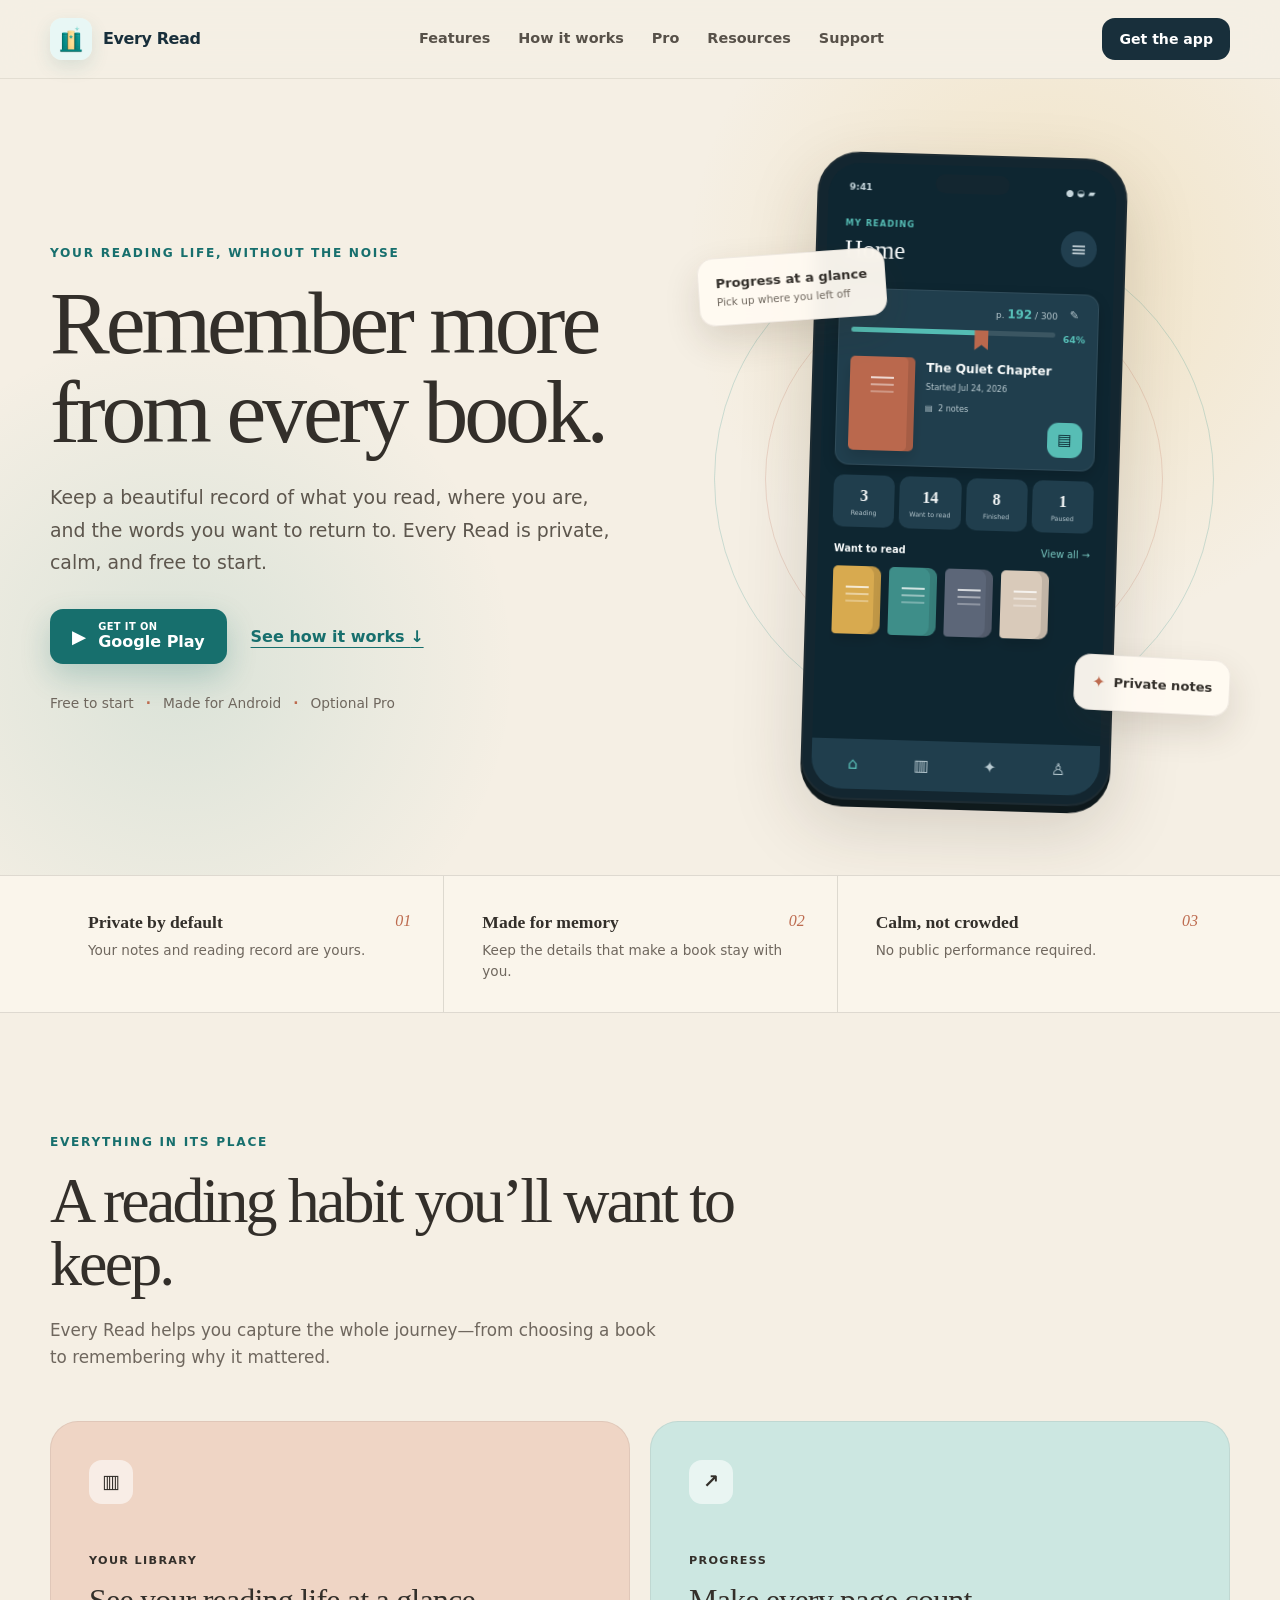
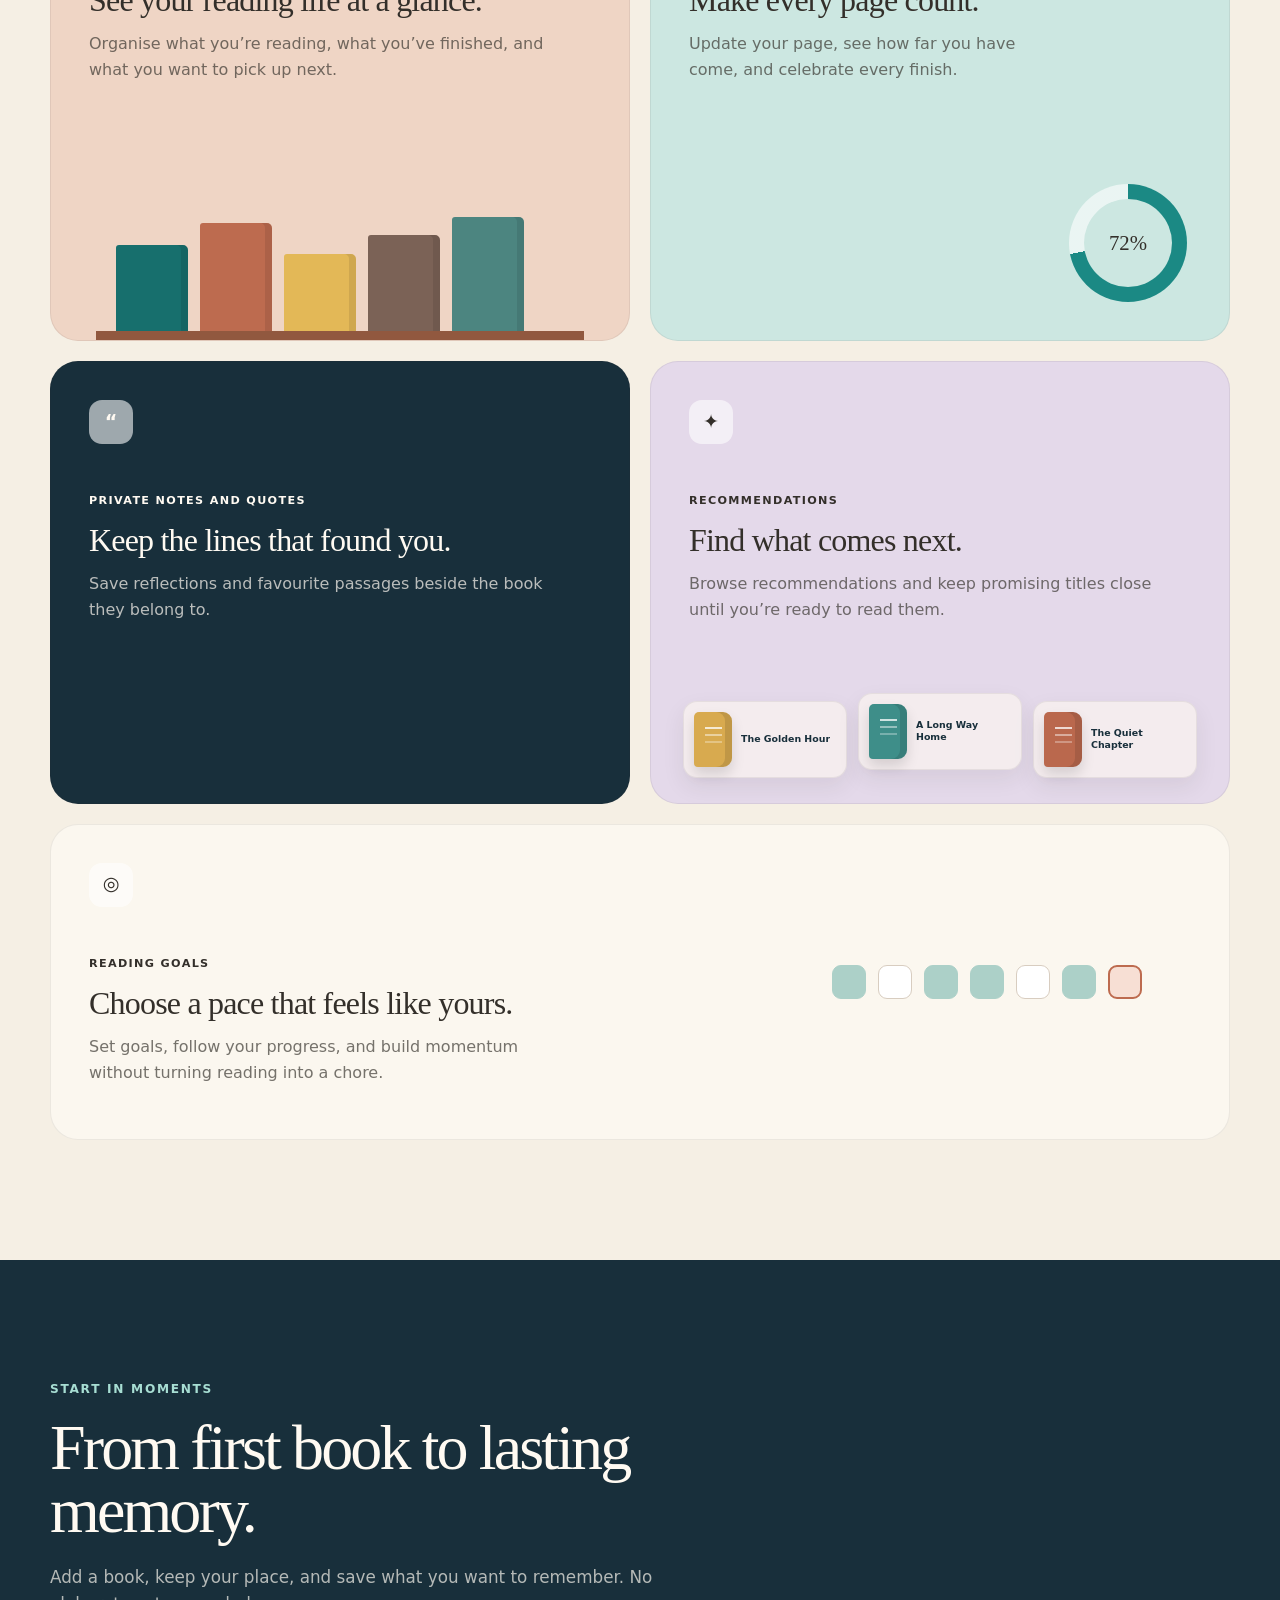
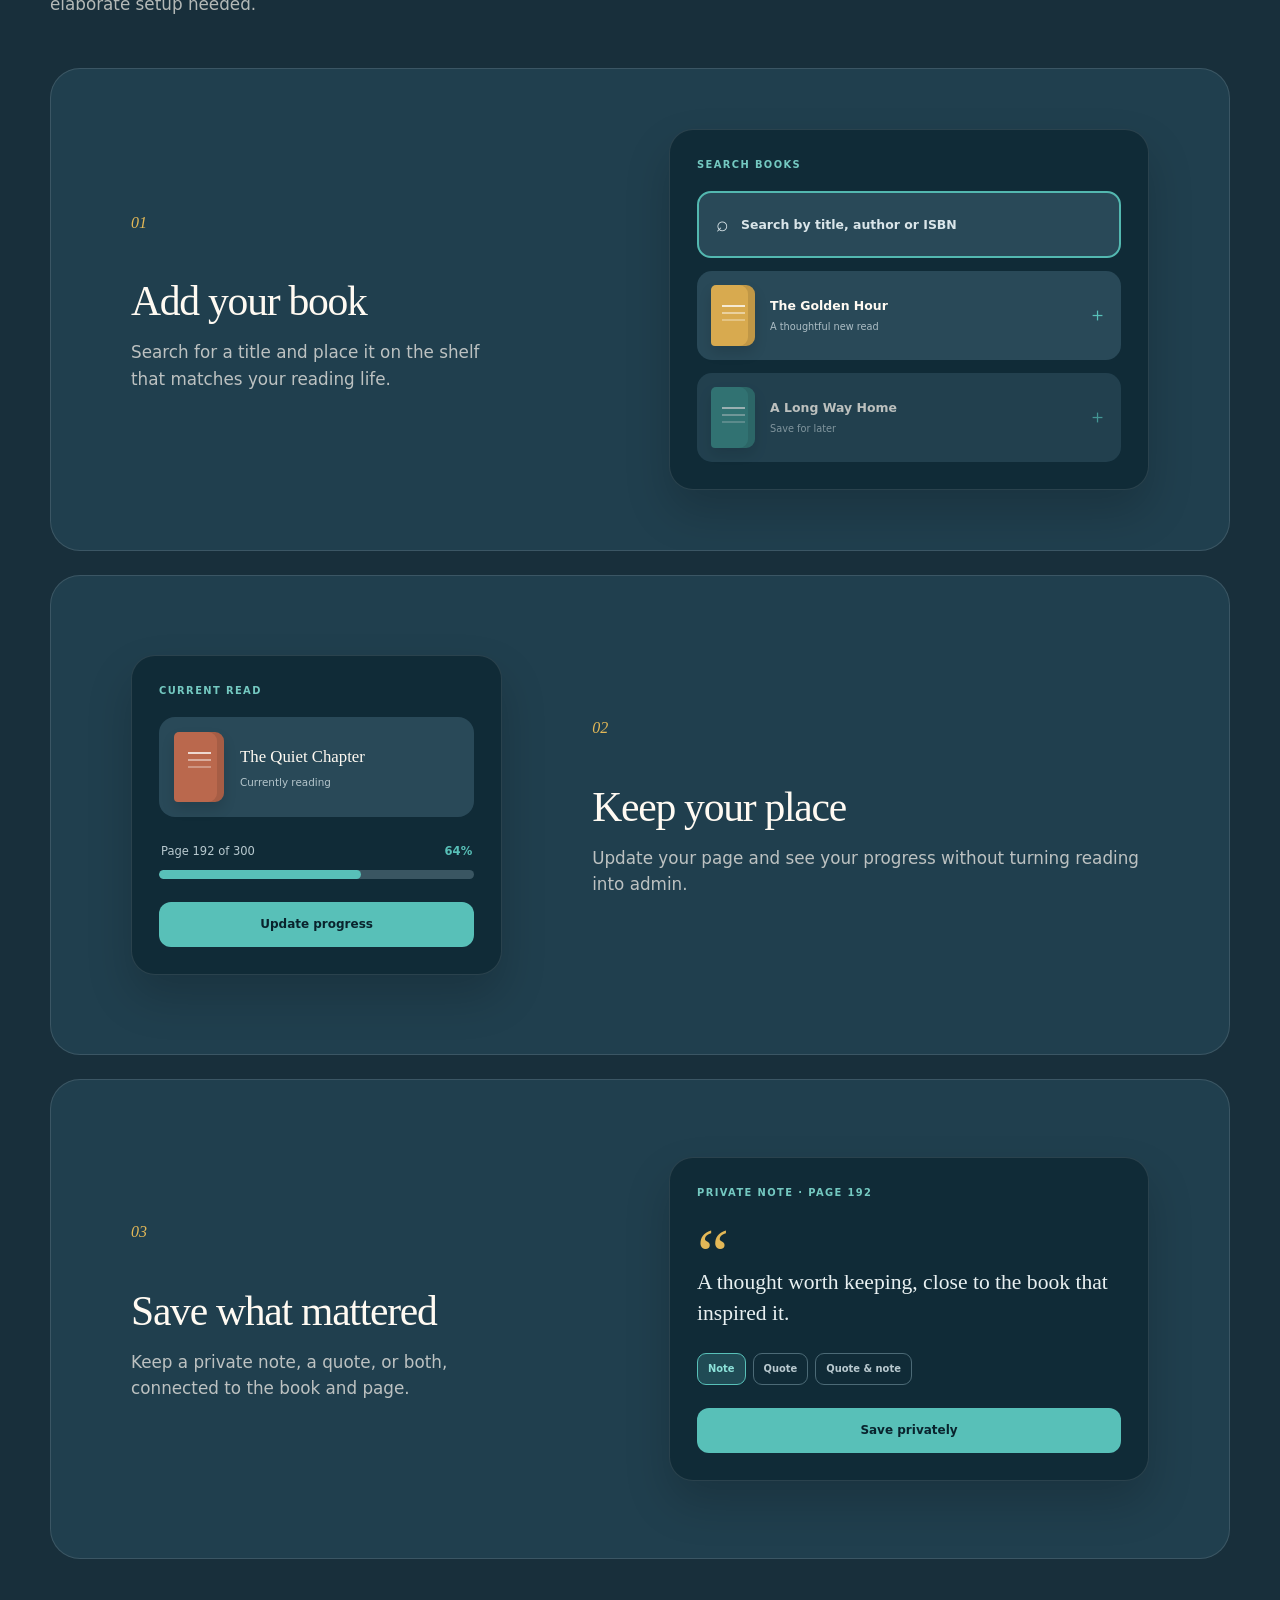
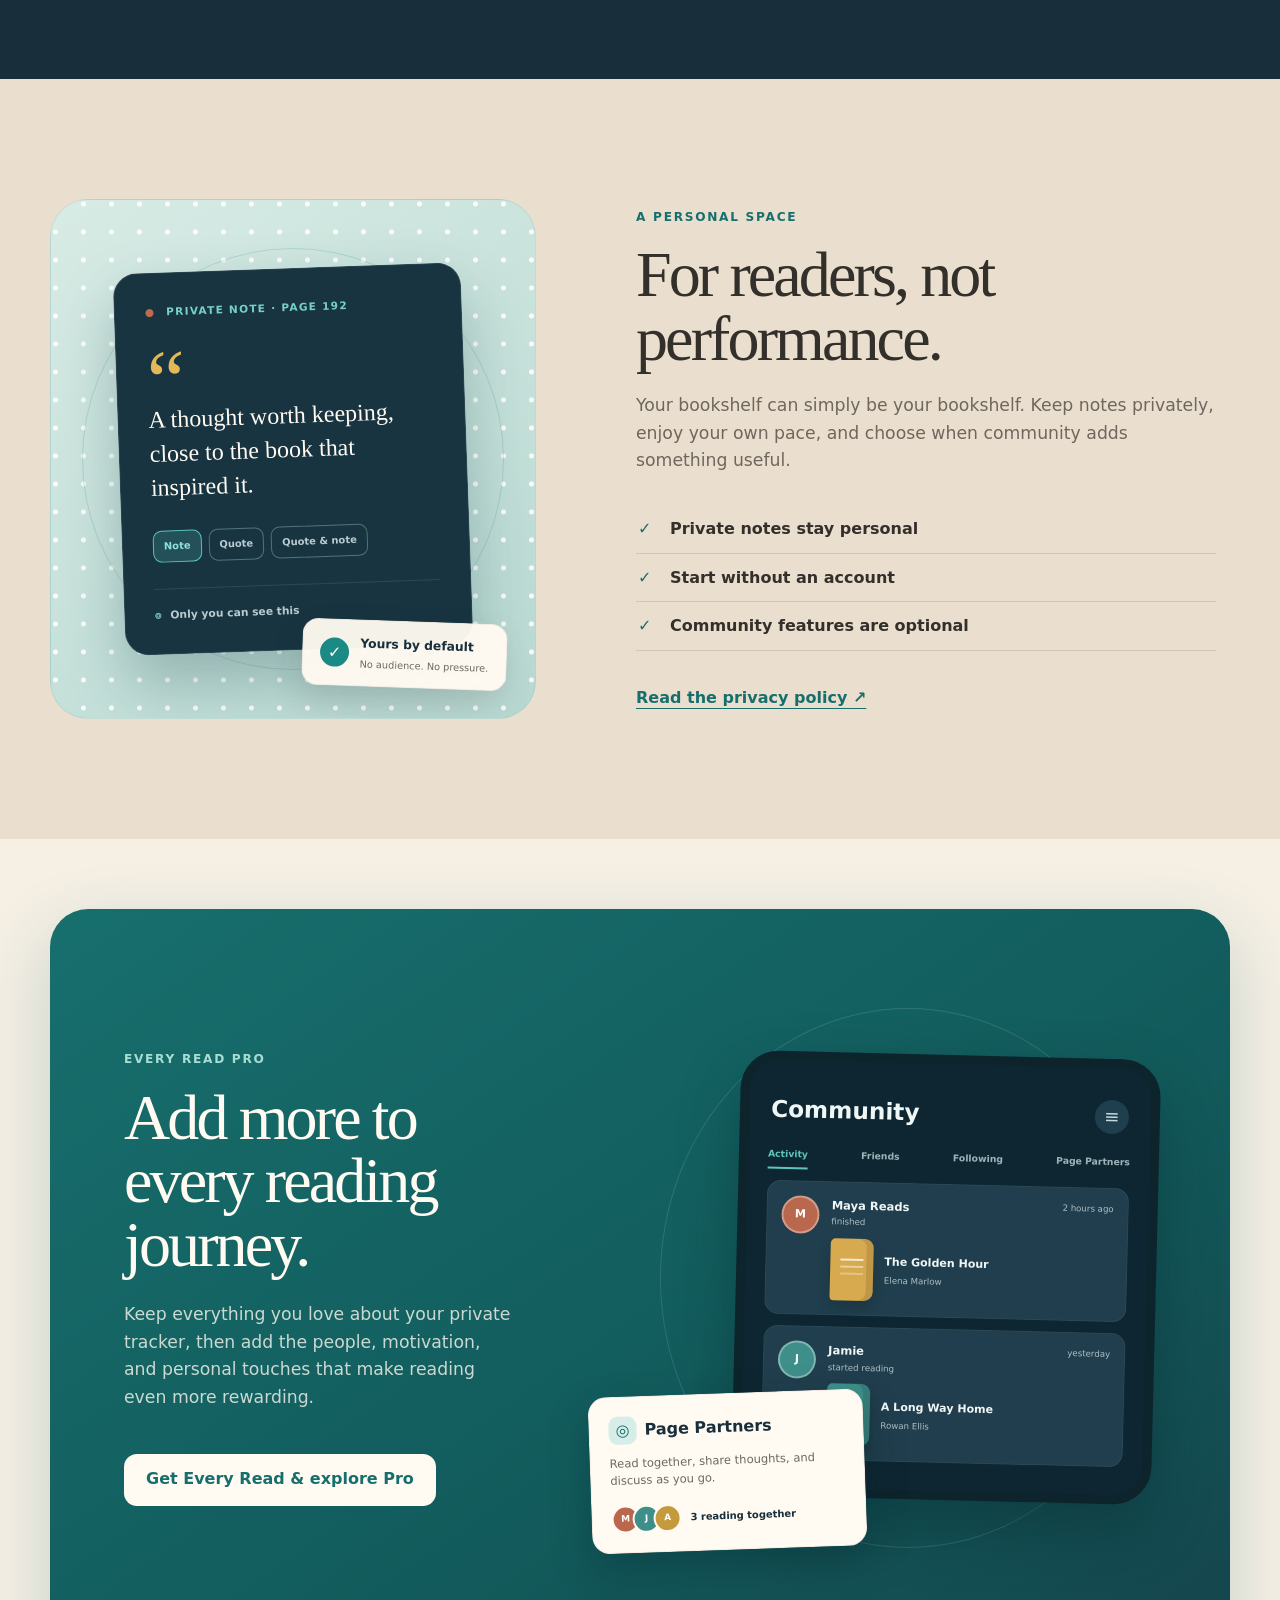
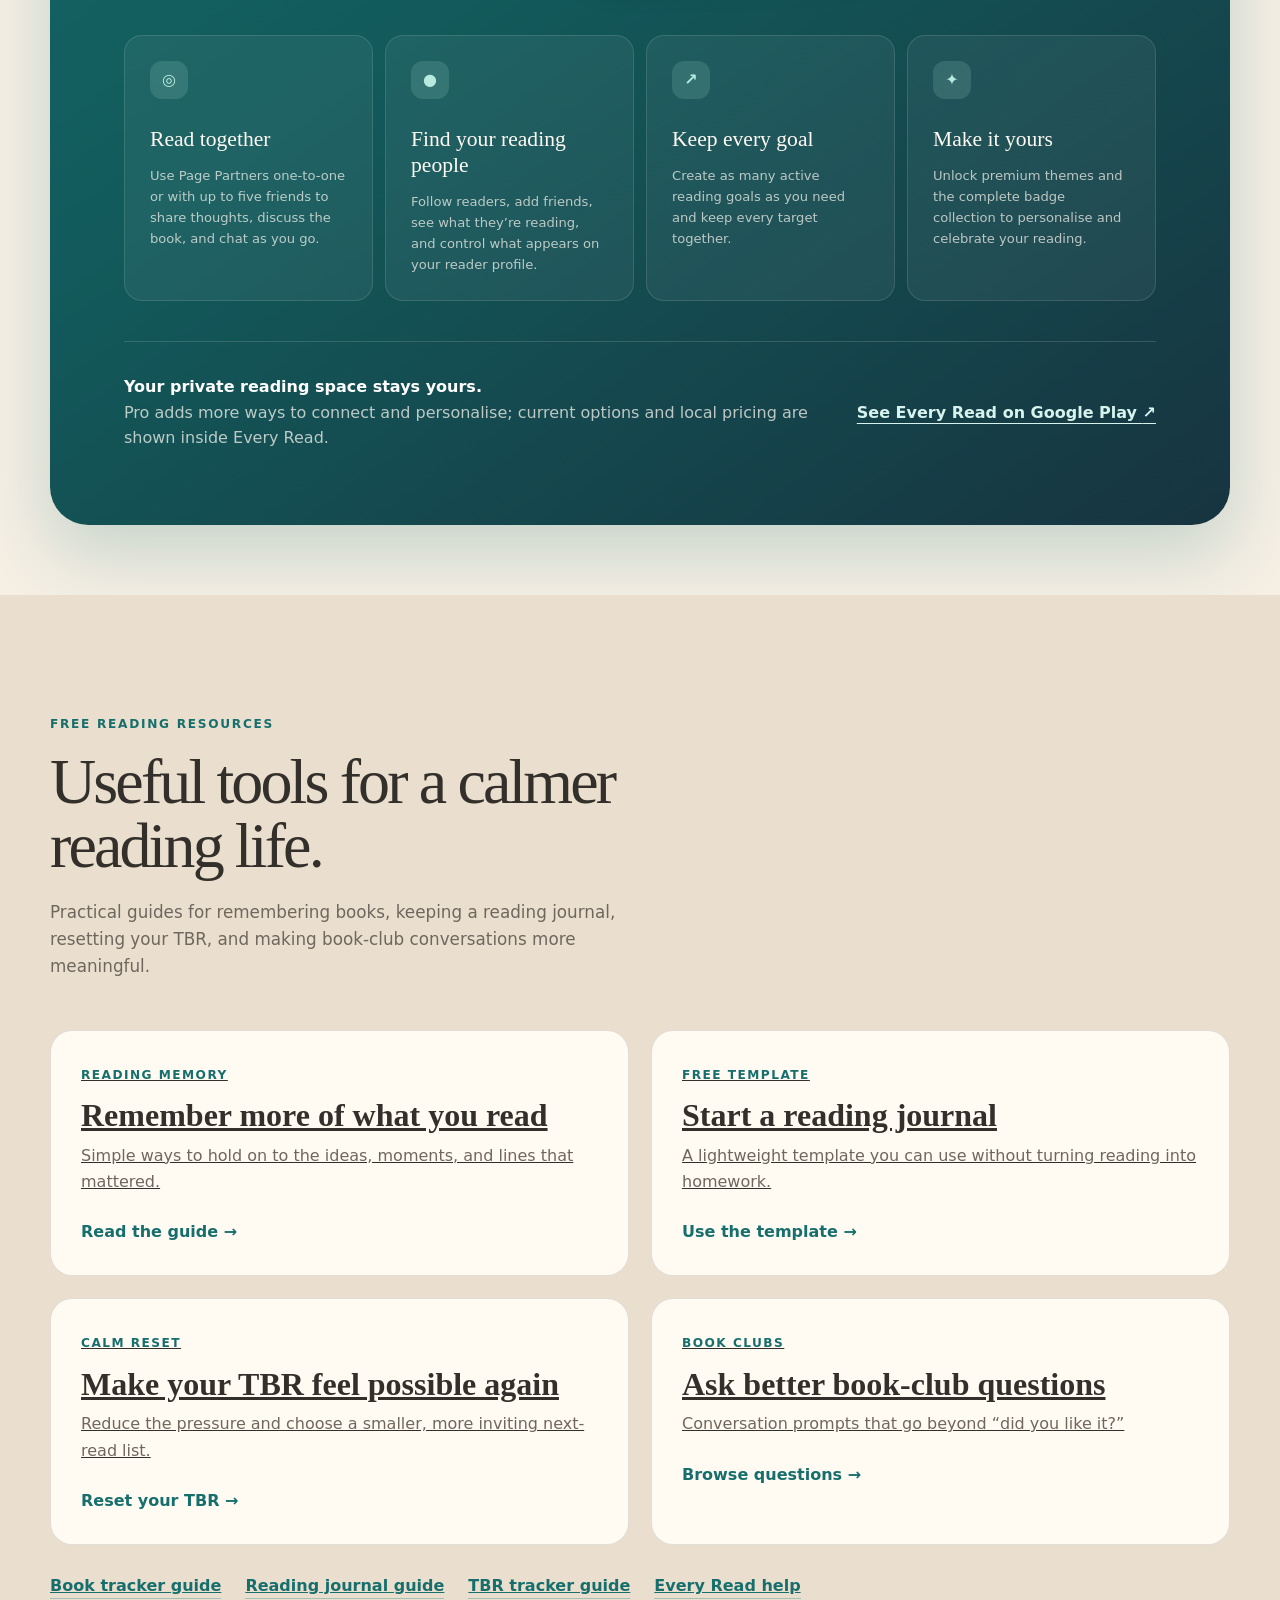
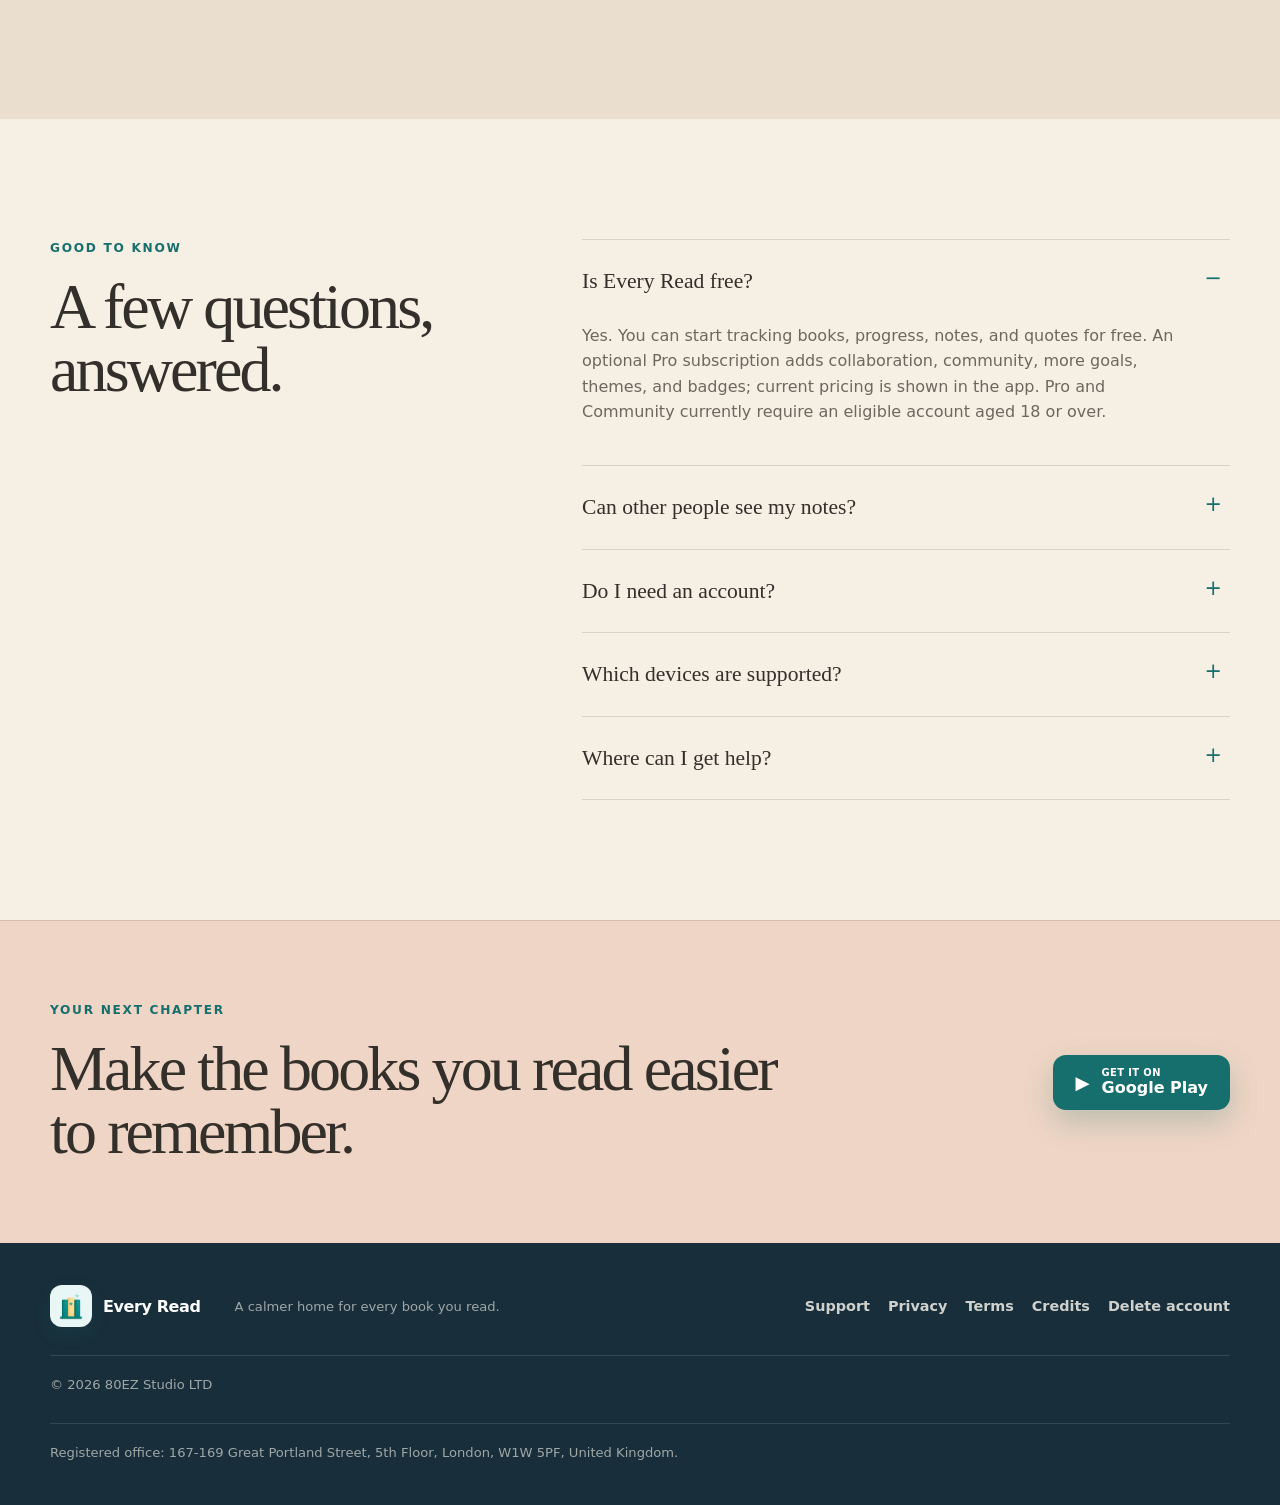
==== commit 0deadb0f: "Update registered company details" ====
--- a/index.html
+++ b/index.html
@@ -38,7 +38,7 @@
     "downloadUrl": "https://play.google.com/store/apps/details?id=com.eightyezstudio.mybookshelf",
     "author": {
       "@type": "Organization",
-      "name": "80EZ Studio"
+      "name": "80EZ Studio LTD"
     },
     "offers": {
       "@type": "Offer",
@@ -346,7 +346,7 @@
           </details>
           <details>
             <summary>Where can I get help?</summary>
-            <p>Email <a href="mailto:80ezstudio@gmail.com">80ezstudio@gmail.com</a>, or use the support and account links below.</p>
+            <p>Email <a href="mailto:support@80EZstudio.com">support@80EZstudio.com</a>, or use the support and account links below.</p>
           </details>
         </div>
       </div>
@@ -369,13 +369,14 @@
       </a>
       <p>A calmer home for every book you read.</p>
       <div class="footer-links" aria-label="Support and legal links">
-        <a href="mailto:80ezstudio@gmail.com">Support</a>
+        <a href="mailto:support@80EZstudio.com">Support</a>
         <a href="https://80ezstudio.github.io/EveryRead/privacy-policy.html">Privacy</a>
         <a href="https://80ezstudio.github.io/EveryRead/terms-and-conditions.html">Terms</a>
         <a href="https://80ezstudio.github.io/EveryRead/credits.html">Credits</a>
         <a href="https://80ezstudio.github.io/EveryRead/delete-account/">Delete account</a>
       </div>
-      <p class="copyright">© 2026 80EZ Studio</p>
+      <p class="copyright">© 2026 80EZ Studio LTD</p>
+      <p class="copyright">Registered office: 167-169 Great Portland Street, 5th Floor, London, W1W 5PF, United Kingdom.</p>
     </div>
   </footer>
 </body>
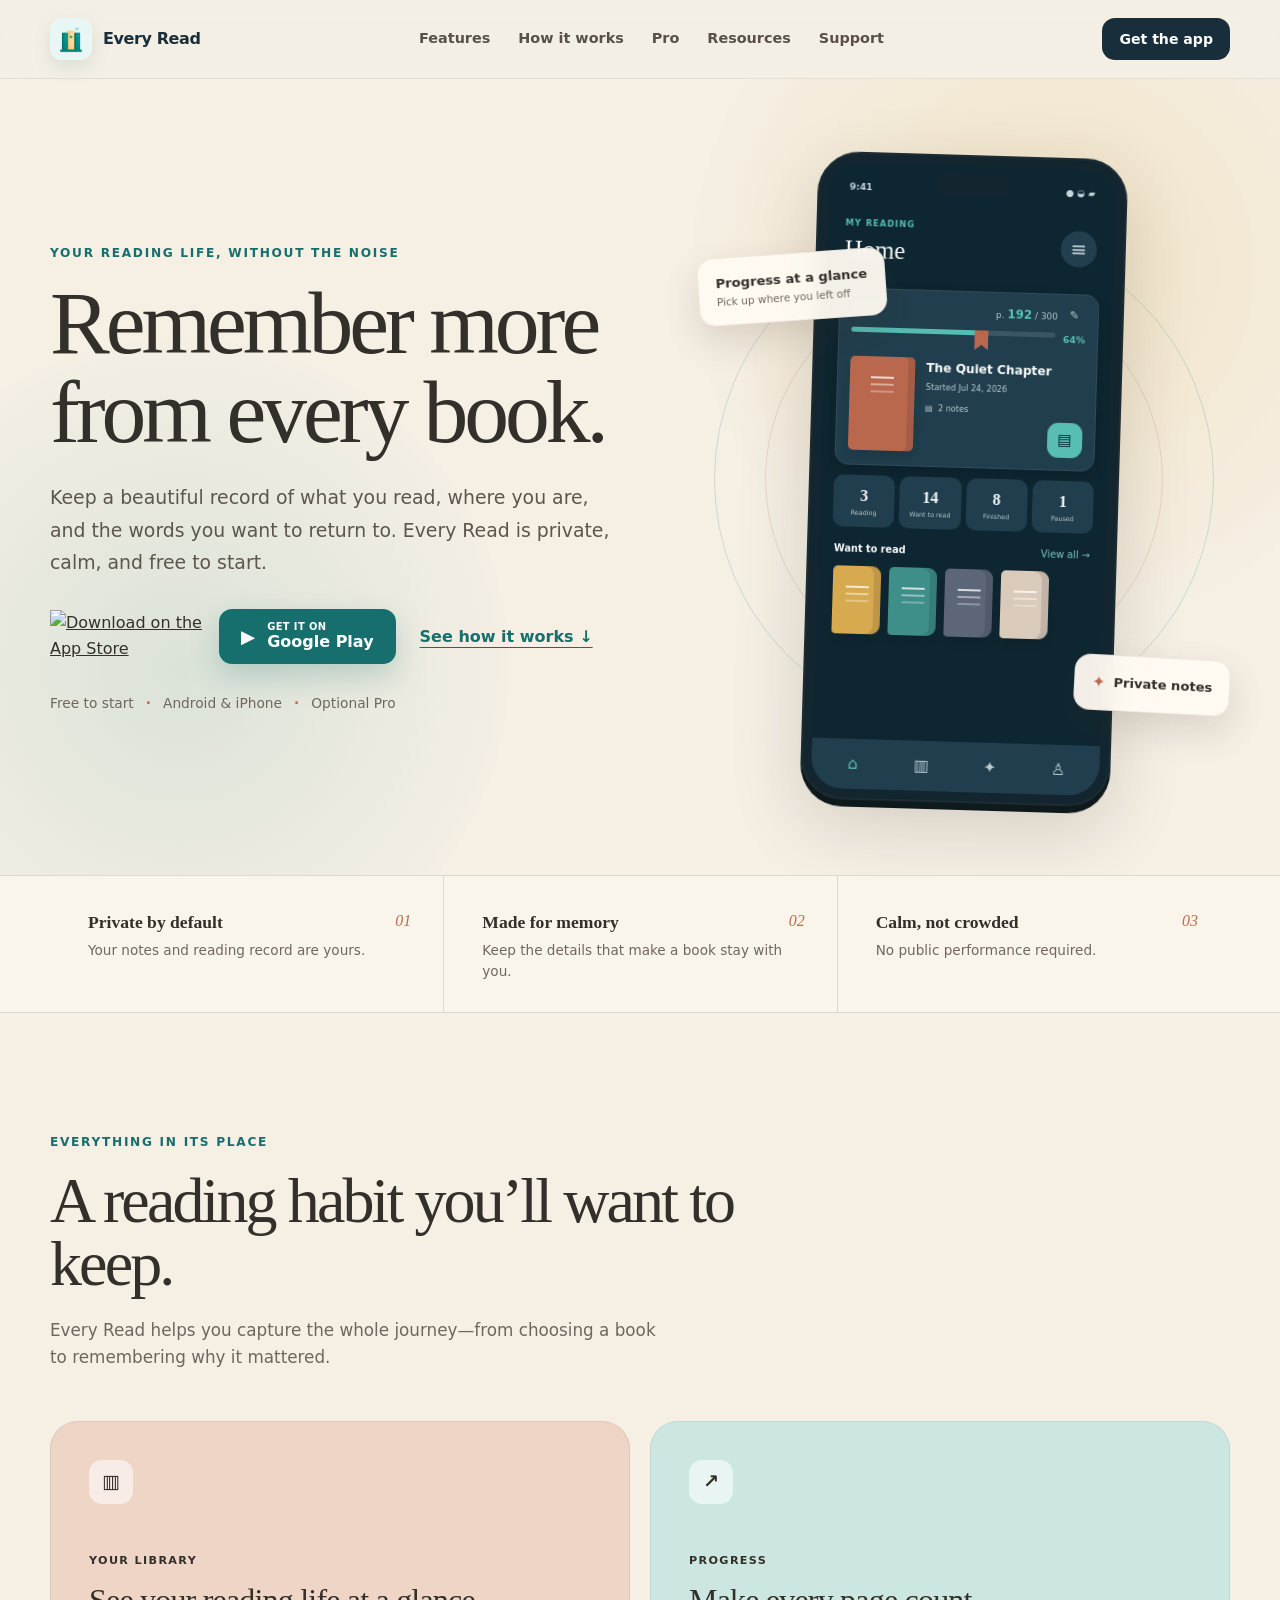
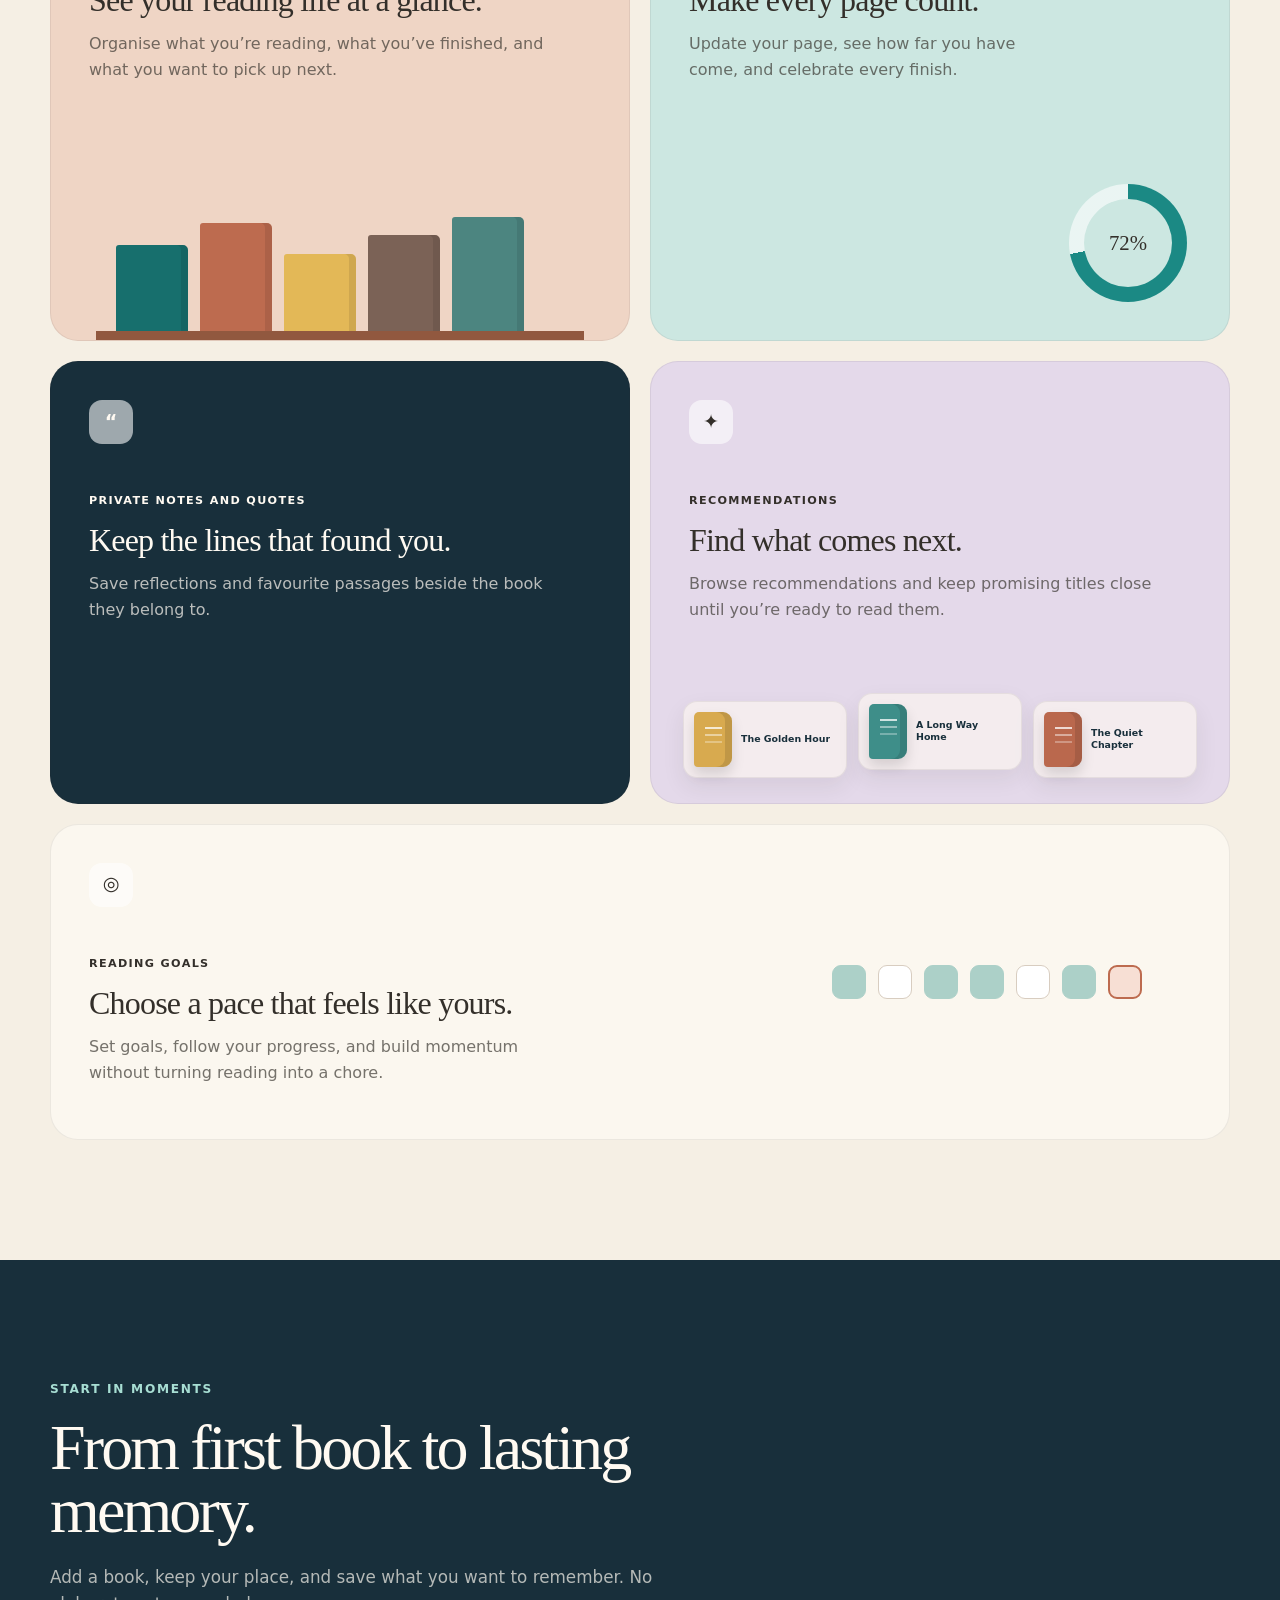
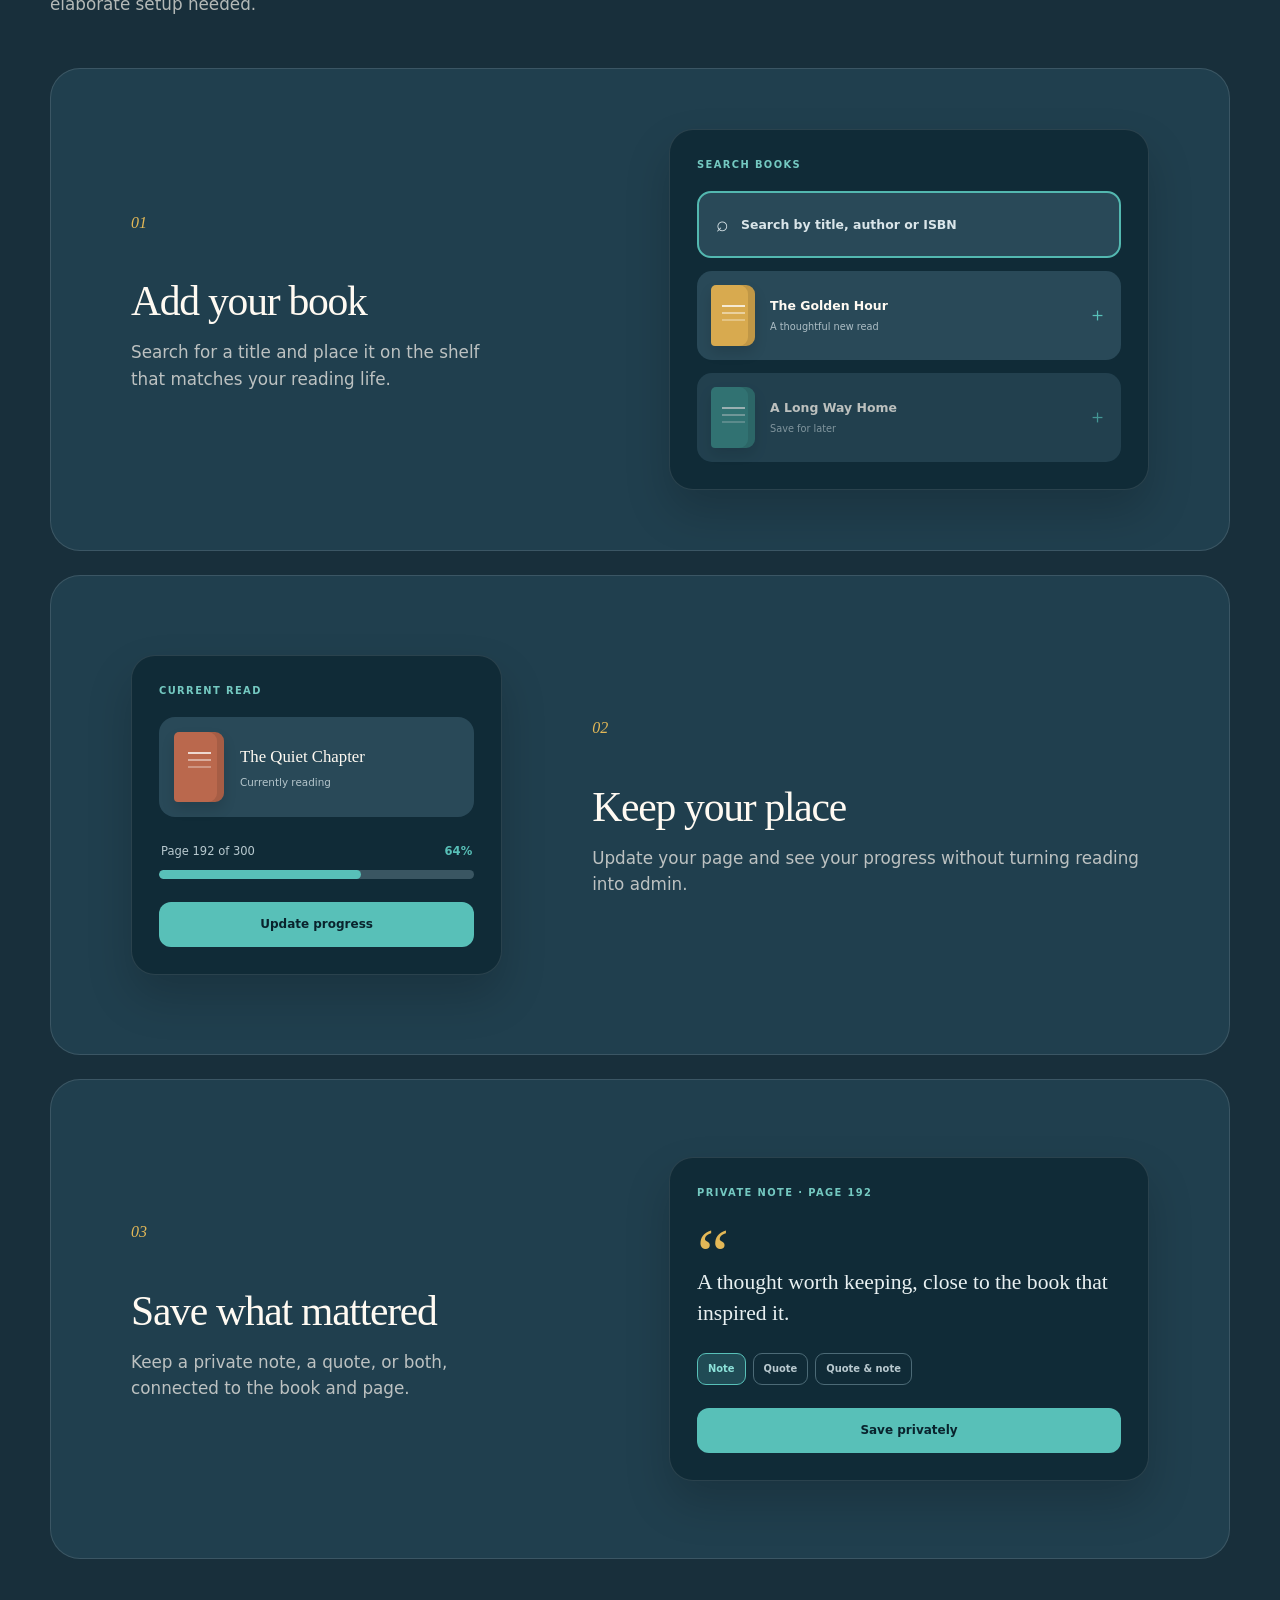
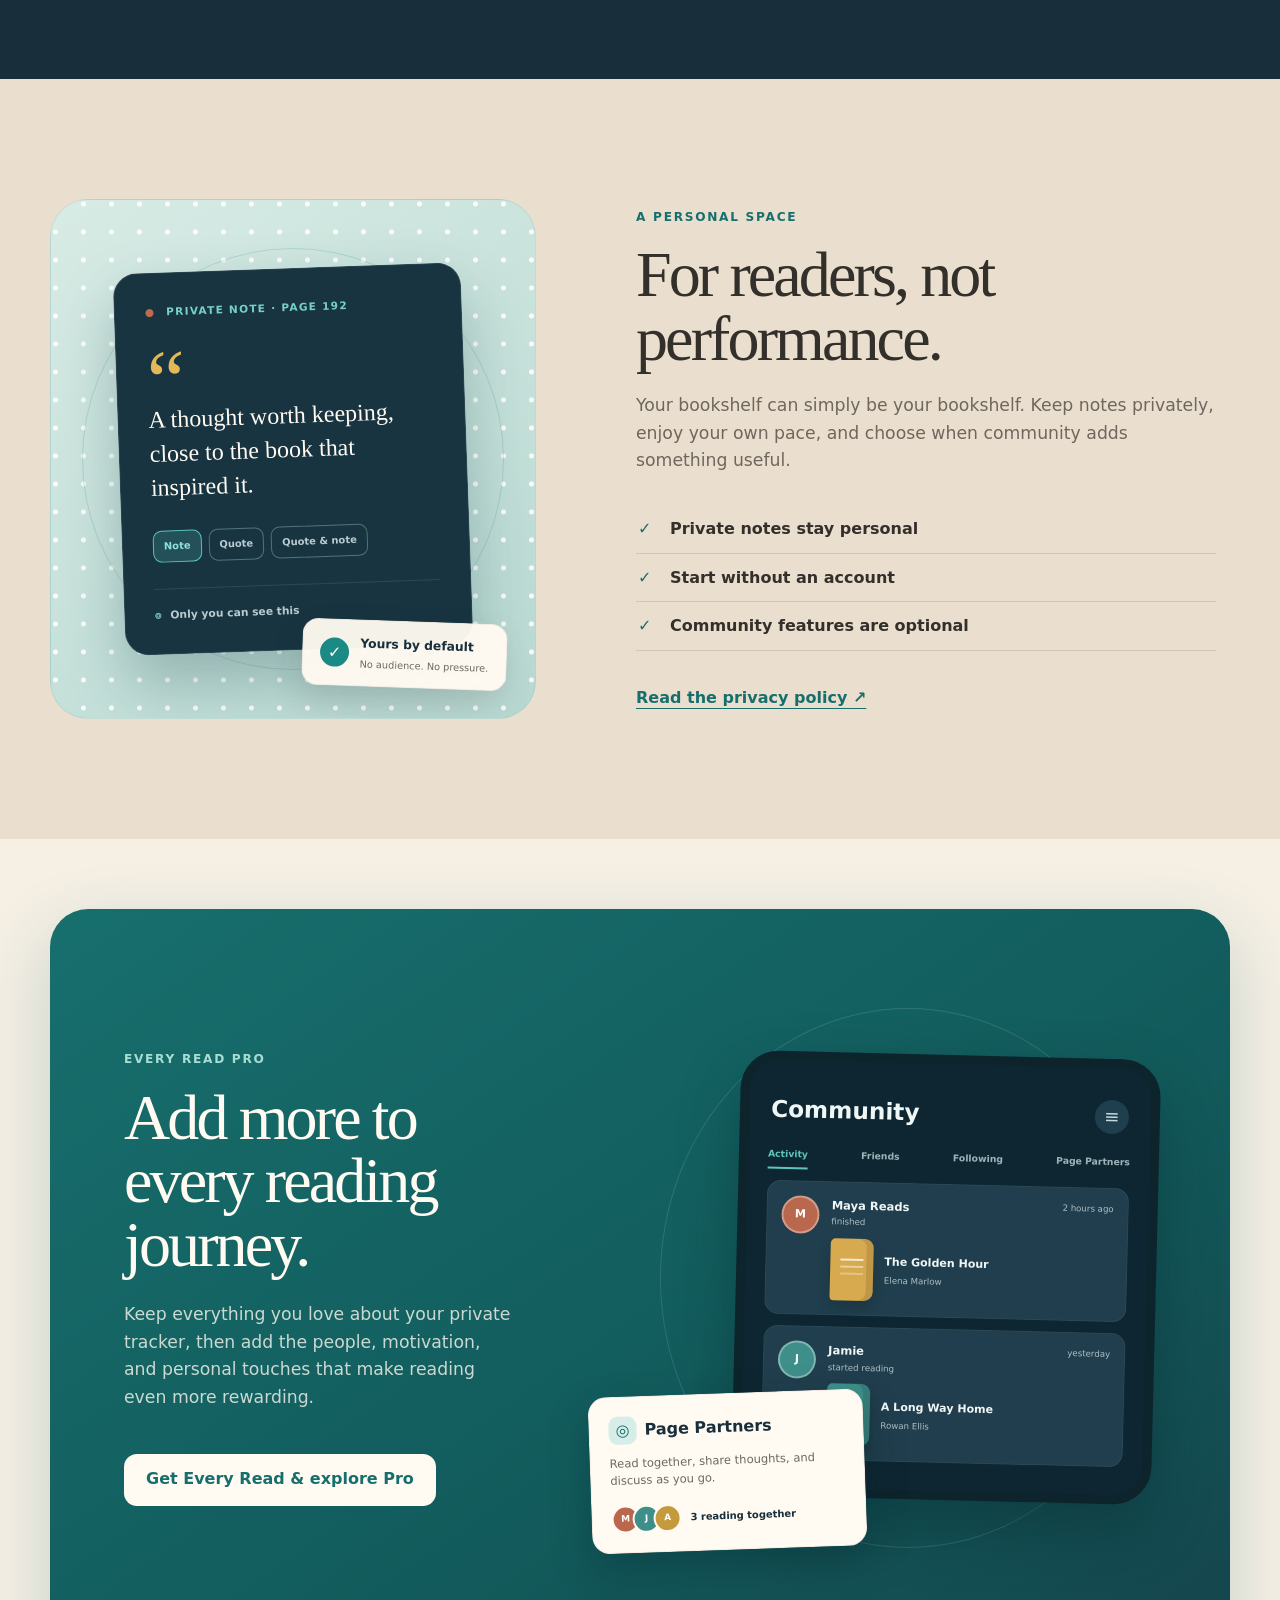
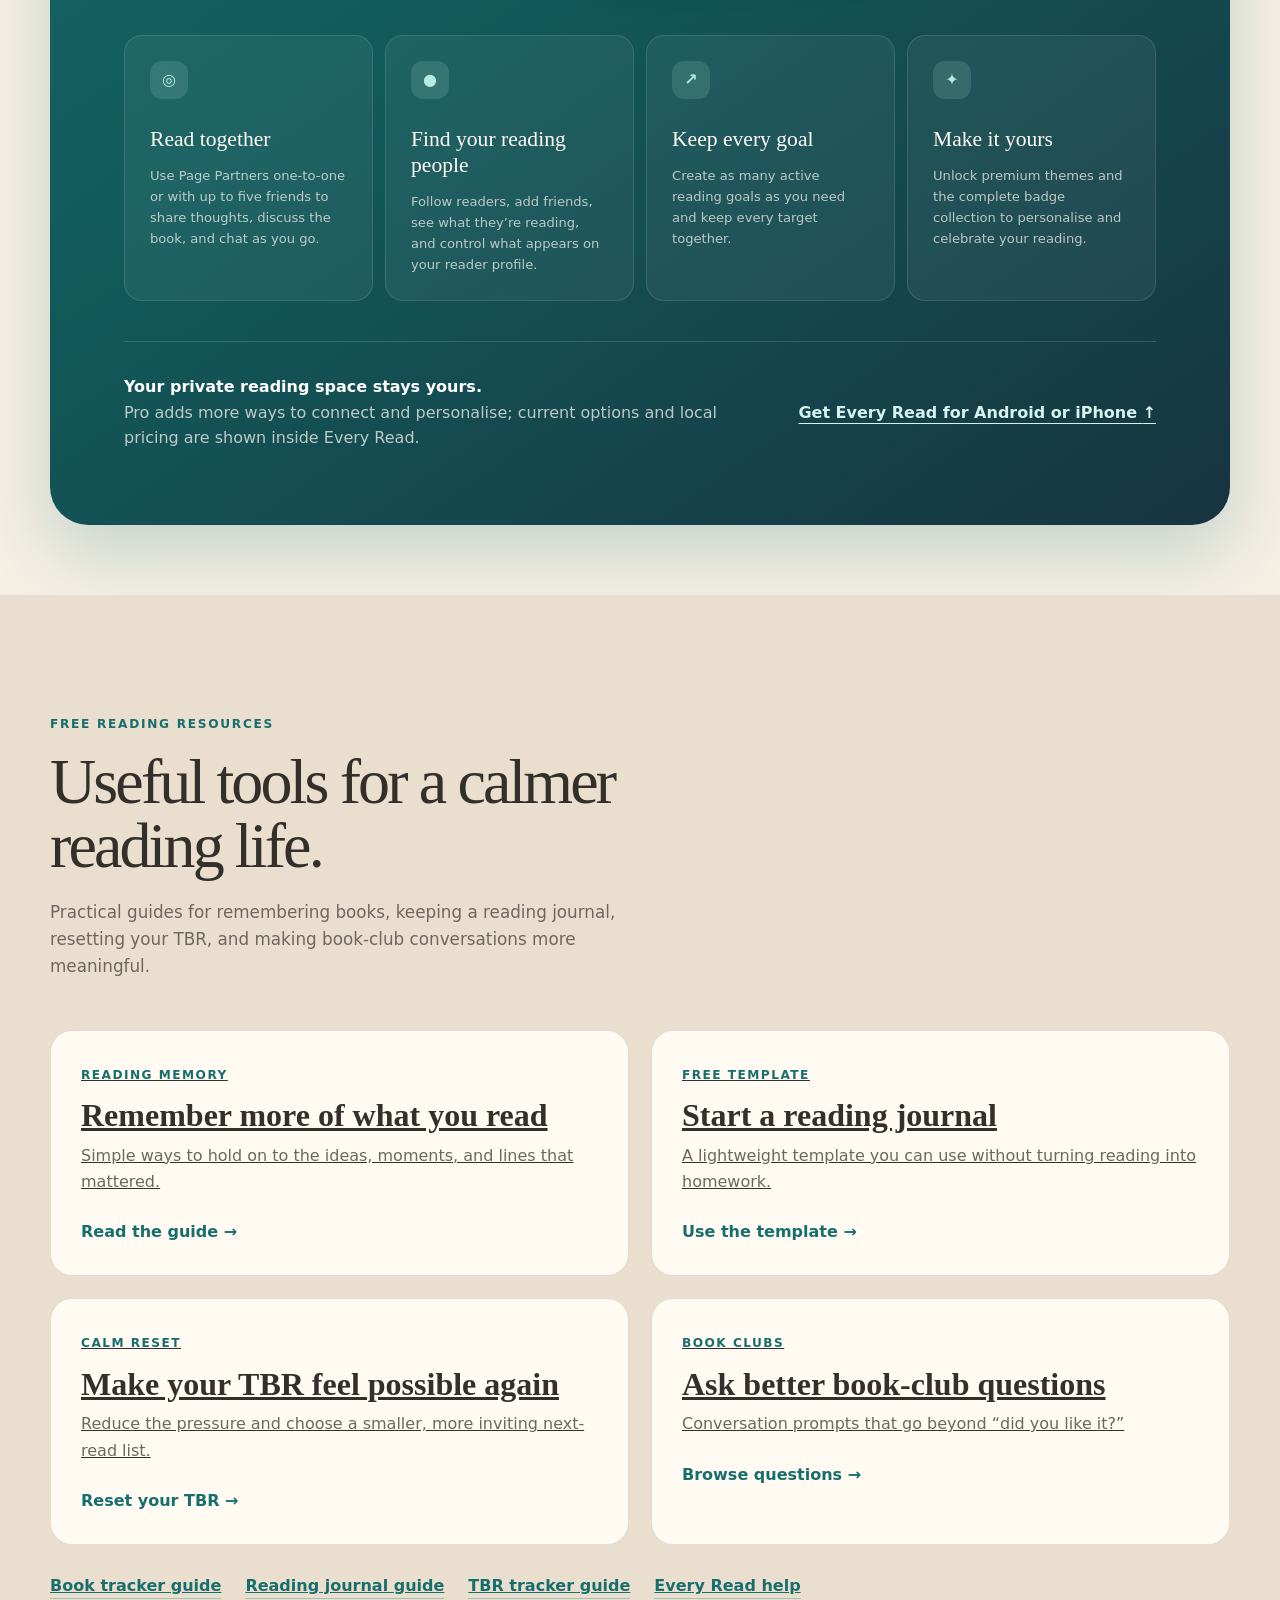
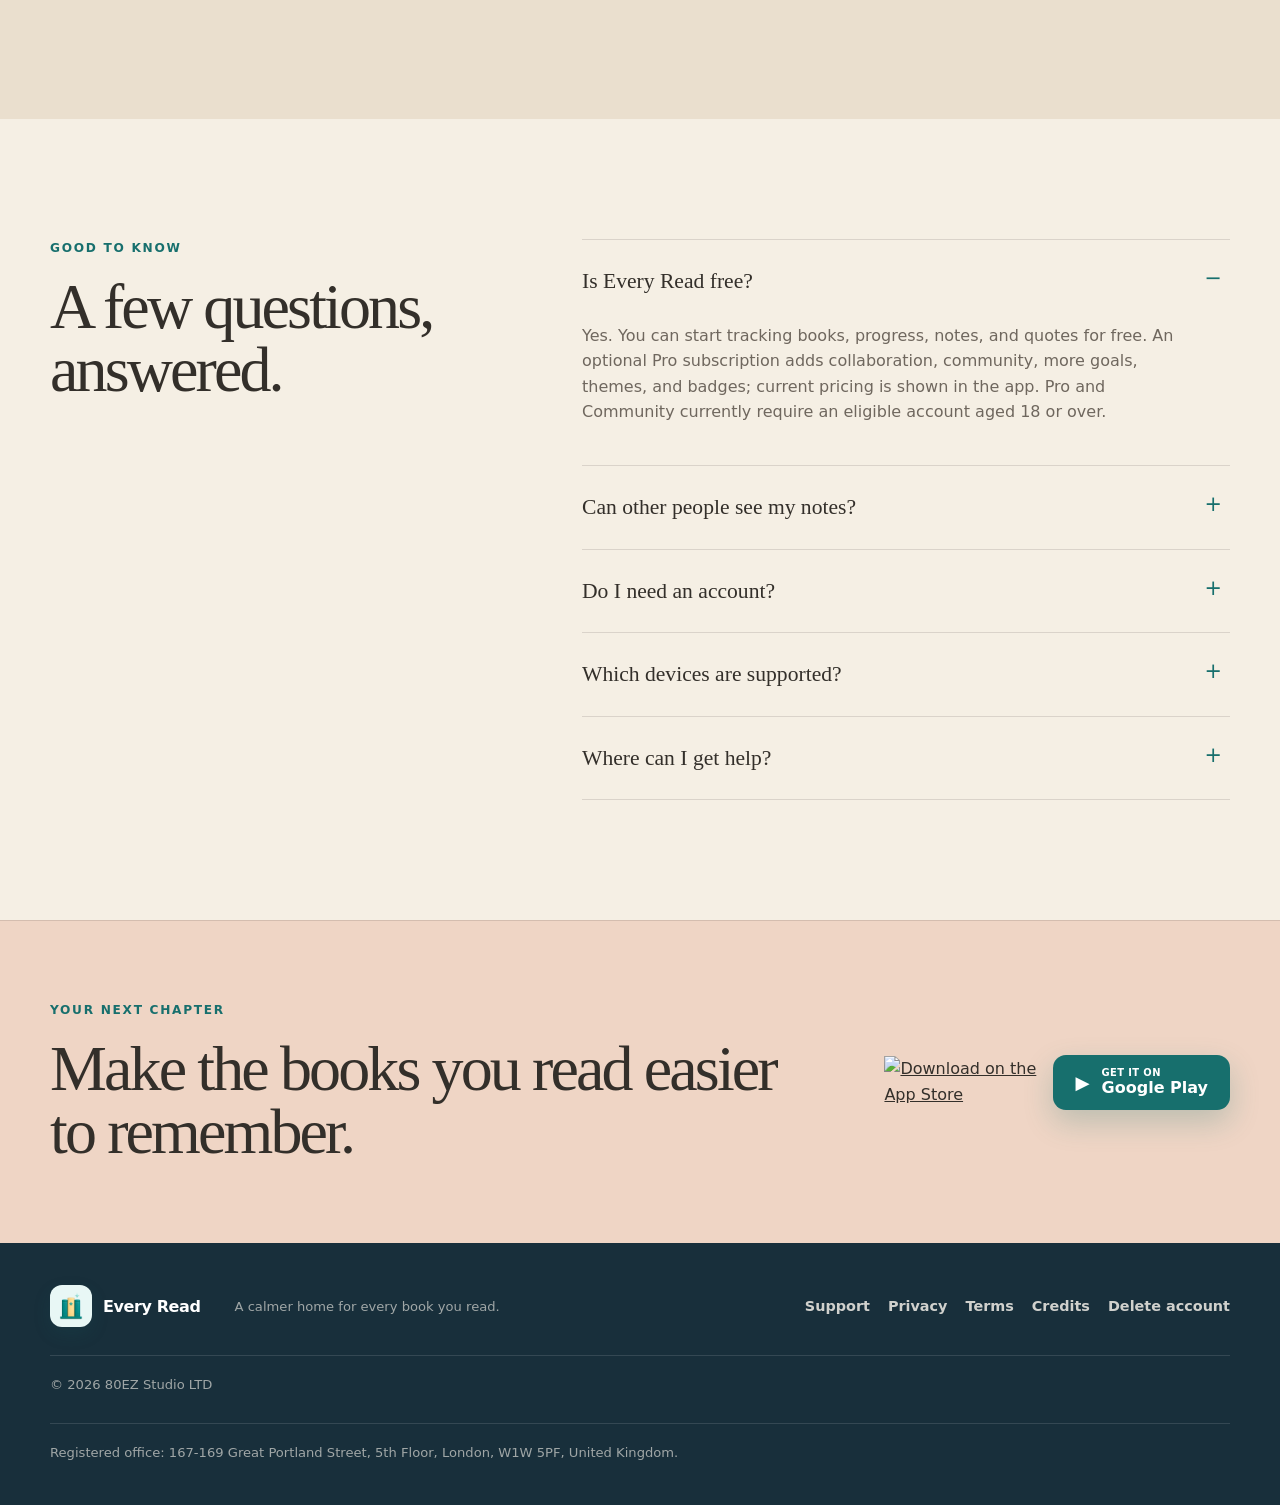
==== commit 44e445b8: "Add Every Read App Store download links" ====
--- a/index.html
+++ b/index.html
@@ -4,26 +4,26 @@
   <meta charset="utf-8">
   <meta name="viewport" content="width=device-width, initial-scale=1">
   <meta name="google-site-verification" content="Zzb3ky7TeV4G44QqcS3FZFf69tjF3yTjyKA4xF2Xr3A">
-  <title>Every Read — Private book tracker and reading journal for Android</title>
-  <meta name="description" content="Track books, update your reading progress, and save private notes and quotes. Every Read is a calm Android book tracker that is free to start.">
+  <title>Every Read — Private book tracker and reading journal</title>
+  <meta name="description" content="Track books, update your reading progress, and save private notes and quotes. Every Read is a calm book tracker for Android and iPhone that is free to start.">
   <meta name="theme-color" content="#f5efe4">
   <meta name="robots" content="index,follow,max-image-preview:large">
-  <link rel="canonical" href="https://80ezstudio.github.io/every-read/">
+  <link rel="canonical" href="https://everyread.80ezstudio.com/">
   <link rel="icon" href="every-read-icon.webp" type="image/webp">
   <link rel="apple-touch-icon" href="every-read-icon.webp">
-  <link rel="stylesheet" href="home.css?v=20260801-5">
+  <link rel="stylesheet" href="home.css?v=20260919-1">
 
   <meta property="og:type" content="website">
   <meta property="og:site_name" content="Every Read">
   <meta property="og:title" content="Every Read — Remember more from every book">
-  <meta property="og:description" content="A calm, private book tracker and reading journal for Android. Free to start.">
-  <meta property="og:url" content="https://80ezstudio.github.io/every-read/">
-  <meta property="og:image" content="https://80ezstudio.github.io/every-read/app-home.webp">
+  <meta property="og:description" content="A calm, private book tracker and reading journal for Android and iPhone. Free to start.">
+  <meta property="og:url" content="https://everyread.80ezstudio.com/">
+  <meta property="og:image" content="https://everyread.80ezstudio.com/app-home.webp">
   <meta property="og:image:alt" content="Every Read — remember more from every book">
   <meta name="twitter:card" content="summary_large_image">
   <meta name="twitter:title" content="Every Read — Remember more from every book">
-  <meta name="twitter:description" content="A calm, private book tracker and reading journal for Android. Free to start.">
-  <meta name="twitter:image" content="https://80ezstudio.github.io/every-read/app-home.webp">
+  <meta name="twitter:description" content="A calm, private book tracker and reading journal for Android and iPhone. Free to start.">
+  <meta name="twitter:image" content="https://everyread.80ezstudio.com/app-home.webp">
 
   <script type="application/ld+json">
   {
@@ -31,11 +31,14 @@
     "@type": "SoftwareApplication",
     "name": "Every Read",
     "applicationCategory": "LifestyleApplication",
-    "operatingSystem": "Android",
+    "operatingSystem": ["Android", "iOS"],
     "description": "A private book tracker and reading journal for recording books, progress, notes, quotes, and reading goals.",
-    "url": "https://80ezstudio.github.io/every-read/",
-    "image": "https://80ezstudio.github.io/every-read/every-read-icon.webp",
-    "downloadUrl": "https://play.google.com/store/apps/details?id=com.eightyezstudio.mybookshelf",
+    "url": "https://everyread.80ezstudio.com/",
+    "image": "https://everyread.80ezstudio.com/every-read-icon.webp",
+    "downloadUrl": [
+      "https://apps.apple.com/app/id6804274073",
+      "https://play.google.com/store/apps/details?id=com.eightyezstudio.mybookshelf"
+    ],
     "author": {
       "@type": "Organization",
       "name": "80EZ Studio LTD"
@@ -65,7 +68,7 @@
         <a href="#resources">Resources</a>
         <a href="#support">Support</a>
       </nav>
-      <a class="button button-small" href="https://play.google.com/store/apps/details?id=com.eightyezstudio.mybookshelf&amp;referrer=utm_source%3Deveryread_site%26utm_medium%3Dwebsite%26utm_campaign%3Dofficial_homepage%26utm_content%3Dheader">Get the app</a>
+      <a class="button button-small" href="#download">Get the app</a>
     </div>
   </header>
 
@@ -76,7 +79,10 @@
           <p class="eyebrow">Your reading life, without the noise</p>
           <h1>Remember more from every book.</h1>
           <p class="hero-intro">Keep a beautiful record of what you read, where you are, and the words you want to return to. Every Read is private, calm, and free to start.</p>
-          <div class="hero-actions">
+          <div class="hero-actions" id="download">
+            <a class="app-store-badge" href="https://apps.apple.com/app/id6804274073" aria-label="Download Every Read on the App Store">
+              <img src="https://toolbox.marketingtools.apple.com/api/badges/download-on-the-app-store/black/en-gb?size=250x83" alt="Download on the App Store" width="157" height="52">
+            </a>
             <a class="button button-primary store-button" href="https://play.google.com/store/apps/details?id=com.eightyezstudio.mybookshelf&amp;referrer=utm_source%3Deveryread_site%26utm_medium%3Dwebsite%26utm_campaign%3Dofficial_homepage%26utm_content%3Dhero" aria-label="Get Every Read on Google Play">
               <span class="play-mark" aria-hidden="true">▶</span>
               <span><small>Get it on</small>Google Play</span>
@@ -85,7 +91,7 @@
           </div>
           <ul class="quiet-facts" aria-label="App details">
             <li>Free to start</li>
-            <li>Made for Android</li>
+            <li>Android &amp; iPhone</li>
             <li>Optional Pro</li>
           </ul>
         </div>
@@ -264,7 +270,7 @@
             <p class="eyebrow light">Every Read Pro</p>
             <h2>Add more to every reading journey.</h2>
             <p>Keep everything you love about your private tracker, then add the people, motivation, and personal touches that make reading even more rewarding.</p>
-            <a class="button button-light" href="https://play.google.com/store/apps/details?id=com.eightyezstudio.mybookshelf&amp;referrer=utm_source%3Deveryread_site%26utm_medium%3Dwebsite%26utm_campaign%3Dofficial_homepage%26utm_content%3Dpro_hero">Get Every Read &amp; explore Pro</a>
+            <a class="button button-light" href="#download">Get Every Read &amp; explore Pro</a>
           </div>
           <div class="community-stage" role="img" aria-label="Illustration of the Every Read Community Activity screen with reader updates and Page Partners">
             <div class="community-mock" aria-hidden="true">
@@ -294,7 +300,7 @@
         </div>
         <div class="pro-cta">
           <p><strong>Your private reading space stays yours.</strong><br>Pro adds more ways to connect and personalise; current options and local pricing are shown inside Every Read.</p>
-          <a class="text-link pro-link" href="https://play.google.com/store/apps/details?id=com.eightyezstudio.mybookshelf&amp;referrer=utm_source%3Deveryread_site%26utm_medium%3Dwebsite%26utm_campaign%3Dofficial_homepage%26utm_content%3Dpro_footer">See Every Read on Google Play <span aria-hidden="true">↗</span></a>
+          <a class="text-link pro-link" href="#download">Get Every Read for Android or iPhone <span aria-hidden="true">↑</span></a>
         </div>
       </div>
     </section>
@@ -342,7 +348,7 @@
           </details>
           <details>
             <summary>Which devices are supported?</summary>
-            <p>Every Read is currently available for Android through Google Play.</p>
+            <p>Every Read is available for Android through Google Play and for iPhone through the App Store. The iPhone app requires iOS 18 or later.</p>
           </details>
           <details>
             <summary>Where can I get help?</summary>
@@ -355,9 +361,14 @@
     <section class="final-cta">
       <div class="shell final-cta-inner">
         <div><p class="eyebrow">Your next chapter</p><h2>Make the books you read easier to remember.</h2></div>
-        <a class="button button-primary store-button" href="https://play.google.com/store/apps/details?id=com.eightyezstudio.mybookshelf&amp;referrer=utm_source%3Deveryread_site%26utm_medium%3Dwebsite%26utm_campaign%3Dofficial_homepage%26utm_content%3Dfooter" aria-label="Get Every Read on Google Play">
-          <span class="play-mark" aria-hidden="true">▶</span><span><small>Get it on</small>Google Play</span>
-        </a>
+        <div class="store-links" aria-label="Download Every Read">
+          <a class="app-store-badge" href="https://apps.apple.com/app/id6804274073" aria-label="Download Every Read on the App Store">
+            <img src="https://toolbox.marketingtools.apple.com/api/badges/download-on-the-app-store/black/en-gb?size=250x83" alt="Download on the App Store" width="157" height="52">
+          </a>
+          <a class="button button-primary store-button" href="https://play.google.com/store/apps/details?id=com.eightyezstudio.mybookshelf&amp;referrer=utm_source%3Deveryread_site%26utm_medium%3Dwebsite%26utm_campaign%3Dofficial_homepage%26utm_content%3Dfooter" aria-label="Get Every Read on Google Play">
+            <span class="play-mark" aria-hidden="true">▶</span><span><small>Get it on</small>Google Play</span>
+          </a>
+        </div>
       </div>
     </section>
   </main>
--- a/home.css
+++ b/home.css
@@ -123,6 +123,10 @@
 .button-light { background: var(--cream); color: var(--teal-dark); }
 .store-button small { display: block; margin-bottom: 2px; font-size: 0.62rem; font-weight: 700; letter-spacing: 0.04em; text-transform: uppercase; }
 .play-mark { font-size: 1.15rem; }
+.app-store-badge { display: inline-flex; align-items: center; min-height: 52px; border-radius: 8px; transition: transform 180ms ease, filter 180ms ease; }
+.app-store-badge:hover { filter: brightness(1.08); transform: translateY(-2px); }
+.app-store-badge img { display: block; width: auto; height: 52px; }
+.store-links { display: flex; align-items: center; justify-content: flex-end; gap: 12px; flex-wrap: wrap; }
 
 .hero {
   position: relative;
@@ -177,7 +181,8 @@
 h3 { margin-bottom: 12px; font-size: 1.35rem; line-height: 1.2; }
 
 .hero-intro { max-width: 590px; margin-bottom: 30px; color: #5d564d; font-size: 1.18rem; line-height: 1.72; }
-.hero-actions { display: flex; align-items: center; gap: 24px; }
+.hero-actions { display: flex; align-items: center; gap: 12px; flex-wrap: wrap; }
+.hero-actions .text-link { margin-left: 12px; }
 .text-link { color: var(--teal-dark); font-weight: 850; text-underline-offset: 5px; }
 .quiet-facts { display: flex; gap: 0; margin: 28px 0 0; padding: 0; color: var(--muted); font-size: 0.86rem; list-style: none; }
 .quiet-facts li + li::before { content: "·"; margin-inline: 12px; color: var(--coral); font-weight: 900; }
@@ -507,6 +512,8 @@
   .hero-intro { margin-bottom: 24px; font-size: 1rem; line-height: 1.62; }
   .hero-actions { align-items: stretch; flex-direction: column; gap: 17px; }
   .hero-actions .button { width: 100%; max-width: 260px; }
+  .hero-actions .text-link { margin-left: 0; }
+  .app-store-badge { width: fit-content; }
   .quiet-facts { flex-wrap: wrap; margin-top: 22px; font-size: 0.78rem; }
   .hero-visual { min-height: 520px; margin: 0; }
   .hero-phone { width: min(282px, 82vw); transform: none; }
@@ -561,6 +568,7 @@
   .pro-icon { margin-bottom: 20px; }
   .pro-cta,
   .final-cta-inner { align-items: flex-start; flex-direction: column; }
+  .store-links { align-items: flex-start; justify-content: flex-start; }
   .pro-link { flex: 1 1 auto; }
   .resource-card-grid { grid-template-columns: 1fr; }
   .question-grid { grid-template-columns: 1fr; gap: 10px; }
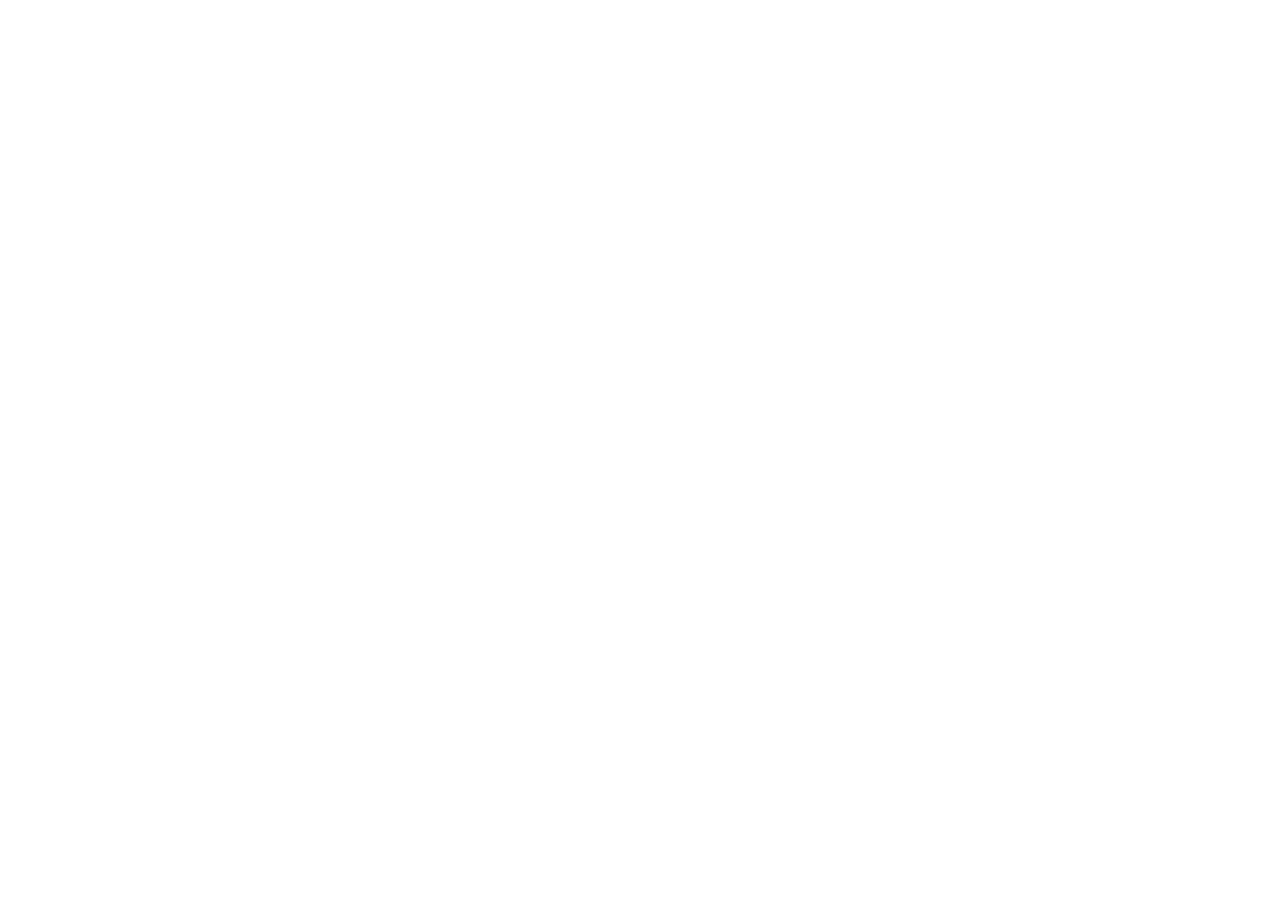
==== commit d9df140c: "Add dedicated legacy Pages redirects" ====
--- a/index.html
+++ b/index.html
@@ -2,393 +2,12 @@
 <html lang="en-GB">
 <head>
   <meta charset="utf-8">
-  <meta name="viewport" content="width=device-width, initial-scale=1">
-  <meta name="google-site-verification" content="Zzb3ky7TeV4G44QqcS3FZFf69tjF3yTjyKA4xF2Xr3A">
-  <title>Every Read — Private book tracker and reading journal</title>
-  <meta name="description" content="Track books, update your reading progress, and save private notes and quotes. Every Read is a calm book tracker for Android and iPhone that is free to start.">
-  <meta name="theme-color" content="#f5efe4">
-  <meta name="robots" content="index,follow,max-image-preview:large">
+  <meta name="viewport" content="width=device-width,initial-scale=1">
+  <meta http-equiv="refresh" content="0;url=https://everyread.80ezstudio.com/">
   <link rel="canonical" href="https://everyread.80ezstudio.com/">
-  <link rel="icon" href="every-read-icon.webp" type="image/webp">
-  <link rel="apple-touch-icon" href="every-read-icon.webp">
-  <link rel="stylesheet" href="home.css?v=20260919-1">
+  <title>Every Read has moved</title>
+  <script>window.location.replace("https://everyread.80ezstudio.com/" + window.location.search + window.location.hash);</script>
+</head>
+<body><p>Every Read has moved to <a href="https://everyread.80ezstudio.com/">everyread.80ezstudio.com</a>.</p></body>
+</html>
 
-  <meta property="og:type" content="website">
-  <meta property="og:site_name" content="Every Read">
-  <meta property="og:title" content="Every Read — Remember more from every book">
-  <meta property="og:description" content="A calm, private book tracker and reading journal for Android and iPhone. Free to start.">
-  <meta property="og:url" content="https://everyread.80ezstudio.com/">
-  <meta property="og:image" content="https://everyread.80ezstudio.com/app-home.webp">
-  <meta property="og:image:alt" content="Every Read — remember more from every book">
-  <meta name="twitter:card" content="summary_large_image">
-  <meta name="twitter:title" content="Every Read — Remember more from every book">
-  <meta name="twitter:description" content="A calm, private book tracker and reading journal for Android and iPhone. Free to start.">
-  <meta name="twitter:image" content="https://everyread.80ezstudio.com/app-home.webp">
-
-  <script type="application/ld+json">
-  {
-    "@context": "https://schema.org",
-    "@type": "SoftwareApplication",
-    "name": "Every Read",
-    "applicationCategory": "LifestyleApplication",
-    "operatingSystem": ["Android", "iOS"],
-    "description": "A private book tracker and reading journal for recording books, progress, notes, quotes, and reading goals.",
-    "url": "https://everyread.80ezstudio.com/",
-    "image": "https://everyread.80ezstudio.com/every-read-icon.webp",
-    "downloadUrl": [
-      "https://apps.apple.com/app/id6804274073",
-      "https://play.google.com/store/apps/details?id=com.eightyezstudio.mybookshelf"
-    ],
-    "author": {
-      "@type": "Organization",
-      "name": "80EZ Studio LTD"
-    },
-    "offers": {
-      "@type": "Offer",
-      "price": "0",
-      "priceCurrency": "GBP",
-      "description": "Free to start, with an optional Every Read Pro subscription."
-    }
-  }
-  </script>
-</head>
-<body>
-  <a class="skip-link" href="#main">Skip to content</a>
-
-  <header class="site-header">
-    <div class="shell header-inner">
-      <a class="brand" href="#top" aria-label="Every Read home">
-        <img src="every-read-icon.webp" alt="" width="42" height="42">
-        <span>Every Read</span>
-      </a>
-      <nav aria-label="Main navigation">
-        <a href="#features">Features</a>
-        <a href="#how-it-works">How it works</a>
-        <a href="#pro">Pro</a>
-        <a href="#resources">Resources</a>
-        <a href="#support">Support</a>
-      </nav>
-      <a class="button button-small" href="#download">Get the app</a>
-    </div>
-  </header>
-
-  <main id="main">
-    <section class="hero" id="top">
-      <div class="shell hero-grid">
-        <div class="hero-copy">
-          <p class="eyebrow">Your reading life, without the noise</p>
-          <h1>Remember more from every book.</h1>
-          <p class="hero-intro">Keep a beautiful record of what you read, where you are, and the words you want to return to. Every Read is private, calm, and free to start.</p>
-          <div class="hero-actions" id="download">
-            <a class="app-store-badge" href="https://apps.apple.com/app/id6804274073" aria-label="Download Every Read on the App Store">
-              <img src="https://toolbox.marketingtools.apple.com/api/badges/download-on-the-app-store/black/en-gb?size=250x83" alt="Download on the App Store" width="157" height="52">
-            </a>
-            <a class="button button-primary store-button" href="https://play.google.com/store/apps/details?id=com.eightyezstudio.mybookshelf&amp;referrer=utm_source%3Deveryread_site%26utm_medium%3Dwebsite%26utm_campaign%3Dofficial_homepage%26utm_content%3Dhero" aria-label="Get Every Read on Google Play">
-              <span class="play-mark" aria-hidden="true">▶</span>
-              <span><small>Get it on</small>Google Play</span>
-            </a>
-            <a class="text-link" href="#how-it-works">See how it works <span aria-hidden="true">↓</span></a>
-          </div>
-          <ul class="quiet-facts" aria-label="App details">
-            <li>Free to start</li>
-            <li>Android &amp; iPhone</li>
-            <li>Optional Pro</li>
-          </ul>
-        </div>
-
-        <div class="hero-visual">
-          <span class="orbit orbit-one" aria-hidden="true"></span>
-          <span class="orbit orbit-two" aria-hidden="true"></span>
-          <div class="phone hero-phone" role="img" aria-label="Illustration of the Every Read app showing a current book, progress, and personal bookshelf">
-            <div class="phone-camera" aria-hidden="true"></div>
-            <div class="app-screen" aria-hidden="true">
-              <div class="app-status"><span>9:41</span><span>● ◒ ▰</span></div>
-              <div class="app-heading"><div><small>MY READING</small><strong>Home</strong></div><span class="app-menu">≡</span></div>
-              <div class="current-read-card">
-                <div class="current-page"><span>p. <strong>192</strong> / 300</span><span class="progress-edit">✎</span></div>
-                <div class="current-progress-row">
-                  <div class="app-progress"><span></span><i></i></div>
-                  <strong>64%</strong>
-                </div>
-                <div class="current-read-body">
-                  <span class="sample-cover cover-coral"></span>
-                  <div class="current-book-copy"><strong>The Quiet Chapter</strong><small>Started Jul 24, 2026</small><small class="note-count">▤&nbsp; 2 notes</small></div>
-                  <span class="note-action">▤</span>
-                </div>
-              </div>
-              <div class="app-stats"><div><strong>3</strong><small>Reading</small></div><div><strong>14</strong><small>Want to read</small></div><div><strong>8</strong><small>Finished</small></div><div><strong>1</strong><small>Paused</small></div></div>
-              <div class="app-shelf-title"><strong>Want to read</strong><span>View all →</span></div>
-              <div class="app-books"><span class="sample-cover cover-gold"></span><span class="sample-cover cover-teal"></span><span class="sample-cover cover-ink"></span><span class="sample-cover cover-paper"></span></div>
-              <div class="app-nav"><span>⌂</span><span>▥</span><span>✦</span><span>♙</span></div>
-            </div>
-          </div>
-          <div class="floating-card float-progress"><strong>Progress at a glance</strong><span>Pick up where you left off</span></div>
-          <div class="floating-card float-note"><span aria-hidden="true">✦</span><strong>Private notes</strong></div>
-        </div>
-      </div>
-    </section>
-
-    <section class="principle-strip" aria-label="Every Read principles">
-      <div class="shell principle-grid">
-        <div><span>01</span><strong>Private by default</strong><p>Your notes and reading record are yours.</p></div>
-        <div><span>02</span><strong>Made for memory</strong><p>Keep the details that make a book stay with you.</p></div>
-        <div><span>03</span><strong>Calm, not crowded</strong><p>No public performance required.</p></div>
-      </div>
-    </section>
-
-    <section class="section features" id="features">
-      <div class="shell">
-        <div class="section-heading">
-          <p class="eyebrow">Everything in its place</p>
-          <h2>A reading habit you’ll want to keep.</h2>
-          <p>Every Read helps you capture the whole journey—from choosing a book to remembering why it mattered.</p>
-        </div>
-
-        <div class="feature-grid">
-          <article class="feature-card feature-large warm">
-            <span class="feature-icon" aria-hidden="true">▥</span>
-            <p class="card-label">Your library</p>
-            <h3>See your reading life at a glance.</h3>
-            <p>Organise what you’re reading, what you’ve finished, and what you want to pick up next.</p>
-            <div class="mini-shelf" aria-hidden="true"><i></i><i></i><i></i><i></i><i></i></div>
-          </article>
-
-          <article class="feature-card teal">
-            <span class="feature-icon" aria-hidden="true">↗</span>
-            <p class="card-label">Progress</p>
-            <h3>Make every page count.</h3>
-            <p>Update your page, see how far you have come, and celebrate every finish.</p>
-            <div class="ring" aria-hidden="true"><span>72%</span></div>
-          </article>
-
-          <article class="feature-card ink">
-            <span class="feature-icon" aria-hidden="true">“</span>
-            <p class="card-label">Private notes and quotes</p>
-            <h3>Keep the lines that found you.</h3>
-            <p>Save reflections and favourite passages beside the book they belong to.</p>
-          </article>
-
-          <article class="feature-card discovery-card">
-            <span class="feature-icon" aria-hidden="true">✦</span>
-            <p class="card-label">Recommendations</p>
-            <h3>Find what comes next.</h3>
-            <p>Browse recommendations and keep promising titles close until you’re ready to read them.</p>
-            <div class="recommendation-row" aria-hidden="true">
-              <div><span class="sample-cover cover-gold"></span><small>The Golden Hour</small></div>
-              <div><span class="sample-cover cover-teal"></span><small>A Long Way Home</small></div>
-              <div><span class="sample-cover cover-coral"></span><small>The Quiet Chapter</small></div>
-            </div>
-          </article>
-
-          <article class="feature-card feature-wide paper">
-            <div>
-              <span class="feature-icon" aria-hidden="true">◎</span>
-              <p class="card-label">Reading goals</p>
-              <h3>Choose a pace that feels like yours.</h3>
-              <p>Set goals, follow your progress, and build momentum without turning reading into a chore.</p>
-            </div>
-            <div class="goal-calendar" aria-hidden="true">
-              <span class="filled"></span><span></span><span class="filled"></span><span class="filled"></span><span></span><span class="filled"></span><span class="today"></span>
-            </div>
-          </article>
-        </div>
-      </div>
-    </section>
-
-    <section class="section journey" id="how-it-works">
-      <div class="shell">
-        <div class="section-heading journey-heading">
-          <p class="eyebrow">Start in moments</p>
-          <h2>From first book to lasting memory.</h2>
-          <p>Add a book, keep your place, and save what you want to remember. No elaborate setup needed.</p>
-        </div>
-
-        <div class="journey-grid">
-          <article class="journey-step">
-            <div class="step-copy"><span>01</span><h3>Add your book</h3><p>Search for a title and place it on the shelf that matches your reading life.</p></div>
-            <div class="journey-preview search-preview" aria-label="Illustration of searching for a book in Every Read">
-              <div class="preview-label">SEARCH BOOKS</div>
-              <div class="preview-search"><span>⌕</span><strong>Search by title, author or ISBN</strong></div>
-              <div class="preview-result"><span class="sample-cover cover-gold"></span><div><strong>The Golden Hour</strong><small>A thoughtful new read</small></div><span>＋</span></div>
-              <div class="preview-result muted-result"><span class="sample-cover cover-teal"></span><div><strong>A Long Way Home</strong><small>Save for later</small></div><span>＋</span></div>
-            </div>
-          </article>
-          <article class="journey-step journey-reverse">
-            <div class="step-copy"><span>02</span><h3>Keep your place</h3><p>Update your page and see your progress without turning reading into admin.</p></div>
-            <div class="journey-preview progress-preview" aria-label="Illustration of updating reading progress in Every Read">
-              <div class="preview-label">CURRENT READ</div>
-              <div class="preview-book"><span class="sample-cover cover-coral"></span><div><strong>The Quiet Chapter</strong><small>Currently reading</small></div></div>
-              <div class="preview-progress-meta"><span>Page 192 of 300</span><strong>64%</strong></div>
-              <div class="preview-progress"><span></span></div>
-              <div class="preview-button">Update progress</div>
-            </div>
-          </article>
-          <article class="journey-step">
-            <div class="step-copy"><span>03</span><h3>Save what mattered</h3><p>Keep a private note, a quote, or both, connected to the book and page.</p></div>
-            <div class="journey-preview note-preview" aria-label="Illustration of saving a private reading note in Every Read">
-              <div class="preview-label">PRIVATE NOTE · PAGE 192</div>
-              <span class="large-quote">“</span>
-              <p>A thought worth keeping, close to the book that inspired it.</p>
-              <div class="note-options"><span>Note</span><span>Quote</span><span>Quote &amp; note</span></div>
-              <div class="preview-button">Save privately</div>
-            </div>
-          </article>
-        </div>
-      </div>
-    </section>
-
-    <section class="section privacy-section">
-      <div class="shell privacy-grid">
-        <div class="privacy-art" role="img" aria-label="Illustration of a private reading note that only its writer can see">
-          <div class="private-note-sheet" aria-hidden="true">
-            <div class="private-note-label"><span>●</span> PRIVATE NOTE · PAGE 192</div>
-            <span class="private-quote">“</span>
-            <p>A thought worth keeping, close to the book that inspired it.</p>
-            <div class="private-note-options"><span>Note</span><span>Quote</span><span>Quote &amp; note</span></div>
-            <div class="private-note-footer"><span>⌾</span> Only you can see this</div>
-          </div>
-          <div class="privacy-promise" aria-hidden="true"><span>✓</span><div><strong>Yours by default</strong><small>No audience. No pressure.</small></div></div>
-        </div>
-        <div class="privacy-copy">
-          <p class="eyebrow">A personal space</p>
-          <h2>For readers, not performance.</h2>
-          <p>Your bookshelf can simply be your bookshelf. Keep notes privately, enjoy your own pace, and choose when community adds something useful.</p>
-          <ul class="check-list">
-            <li>Private notes stay personal</li>
-            <li>Start without an account</li>
-            <li>Community features are optional</li>
-          </ul>
-          <a class="text-link" href="https://80ezstudio.github.io/EveryRead/privacy-policy.html">Read the privacy policy <span aria-hidden="true">↗</span></a>
-        </div>
-      </div>
-    </section>
-
-    <section class="section pro-section" id="pro">
-      <div class="shell pro-panel">
-        <div class="pro-showcase">
-          <div class="pro-heading">
-            <p class="eyebrow light">Every Read Pro</p>
-            <h2>Add more to every reading journey.</h2>
-            <p>Keep everything you love about your private tracker, then add the people, motivation, and personal touches that make reading even more rewarding.</p>
-            <a class="button button-light" href="#download">Get Every Read &amp; explore Pro</a>
-          </div>
-          <div class="community-stage" role="img" aria-label="Illustration of the Every Read Community Activity screen with reader updates and Page Partners">
-            <div class="community-mock" aria-hidden="true">
-              <div class="community-header"><strong>Community</strong><span>≡</span></div>
-              <div class="community-tabs"><strong>Activity</strong><span>Friends</span><span>Following</span><span>Page Partners</span></div>
-              <div class="activity-card">
-                <span class="reader-avatar avatar-coral">M</span>
-                <div class="activity-copy"><div><strong>Maya Reads</strong><small>2 hours ago</small></div><span>finished</span><div class="activity-book"><span class="sample-cover cover-gold"></span><div><strong>The Golden Hour</strong><small>Elena Marlow</small></div></div></div>
-              </div>
-              <div class="activity-card">
-                <span class="reader-avatar avatar-teal">J</span>
-                <div class="activity-copy"><div><strong>Jamie</strong><small>yesterday</small></div><span>started reading</span><div class="activity-book"><span class="sample-cover cover-teal"></span><div><strong>A Long Way Home</strong><small>Rowan Ellis</small></div></div></div>
-              </div>
-            </div>
-            <div class="partners-peek" aria-hidden="true">
-              <div><span class="partner-icon">◎</span><strong>Page Partners</strong></div>
-              <p>Read together, share thoughts, and discuss as you go.</p>
-              <div class="partner-readers"><span class="reader-avatar avatar-coral">M</span><span class="reader-avatar avatar-teal">J</span><span class="reader-avatar avatar-gold">A</span><strong>3 reading together</strong></div>
-            </div>
-          </div>
-        </div>
-        <div class="pro-grid">
-          <article><span class="pro-icon">◎</span><h3>Read together</h3><p>Use Page Partners one-to-one or with up to five friends to share thoughts, discuss the book, and chat as you go.</p></article>
-          <article><span class="pro-icon">●</span><h3>Find your reading people</h3><p>Follow readers, add friends, see what they’re reading, and control what appears on your reader profile.</p></article>
-          <article><span class="pro-icon">↗</span><h3>Keep every goal</h3><p>Create as many active reading goals as you need and keep every target together.</p></article>
-          <article><span class="pro-icon">✦</span><h3>Make it yours</h3><p>Unlock premium themes and the complete badge collection to personalise and celebrate your reading.</p></article>
-        </div>
-        <div class="pro-cta">
-          <p><strong>Your private reading space stays yours.</strong><br>Pro adds more ways to connect and personalise; current options and local pricing are shown inside Every Read.</p>
-          <a class="text-link pro-link" href="#download">Get Every Read for Android or iPhone <span aria-hidden="true">↑</span></a>
-        </div>
-      </div>
-    </section>
-
-    <section class="section resource-section" id="resources">
-      <div class="shell">
-        <div class="section-heading">
-          <p class="eyebrow">Free reading resources</p>
-          <h2>Useful tools for a calmer reading life.</h2>
-          <p>Practical guides for remembering books, keeping a reading journal, resetting your TBR, and making book-club conversations more meaningful.</p>
-        </div>
-        <div class="resource-card-grid">
-          <a class="resource-card" href="remember-what-you-read.html"><span>Reading memory</span><h3>Remember more of what you read</h3><p>Simple ways to hold on to the ideas, moments, and lines that mattered.</p><strong>Read the guide →</strong></a>
-          <a class="resource-card" href="reading-journal-template.html"><span>Free template</span><h3>Start a reading journal</h3><p>A lightweight template you can use without turning reading into homework.</p><strong>Use the template →</strong></a>
-          <a class="resource-card" href="tbr-reset.html"><span>Calm reset</span><h3>Make your TBR feel possible again</h3><p>Reduce the pressure and choose a smaller, more inviting next-read list.</p><strong>Reset your TBR →</strong></a>
-          <a class="resource-card" href="book-club-questions.html"><span>Book clubs</span><h3>Ask better book-club questions</h3><p>Conversation prompts that go beyond “did you like it?”</p><strong>Browse questions →</strong></a>
-        </div>
-        <div class="resource-more">
-          <a href="book-tracker.html">Book tracker guide</a>
-          <a href="reading-journal.html">Reading journal guide</a>
-          <a href="tbr-tracker.html">TBR tracker guide</a>
-          <a href="help.html">Every Read help</a>
-        </div>
-      </div>
-    </section>
-
-    <section class="section questions" id="support">
-      <div class="shell question-grid">
-        <div class="section-heading question-heading">
-          <p class="eyebrow">Good to know</p>
-          <h2>A few questions, answered.</h2>
-        </div>
-        <div class="faq-list">
-          <details open>
-            <summary>Is Every Read free?</summary>
-            <p>Yes. You can start tracking books, progress, notes, and quotes for free. An optional Pro subscription adds collaboration, community, more goals, themes, and badges; current pricing is shown in the app. Pro and Community currently require an eligible account aged 18 or over.</p>
-          </details>
-          <details>
-            <summary>Can other people see my notes?</summary>
-            <p>Your private notes and quotes are for you. Community features are separate and optional.</p>
-          </details>
-          <details>
-            <summary>Do I need an account?</summary>
-            <p>No. You can begin with a local profile. An account is available when you want cloud and community features.</p>
-          </details>
-          <details>
-            <summary>Which devices are supported?</summary>
-            <p>Every Read is available for Android through Google Play and for iPhone through the App Store. The iPhone app requires iOS 18 or later.</p>
-          </details>
-          <details>
-            <summary>Where can I get help?</summary>
-            <p>Email <a href="mailto:support@80EZstudio.com">support@80EZstudio.com</a>, or use the support and account links below.</p>
-          </details>
-        </div>
-      </div>
-    </section>
-
-    <section class="final-cta">
-      <div class="shell final-cta-inner">
-        <div><p class="eyebrow">Your next chapter</p><h2>Make the books you read easier to remember.</h2></div>
-        <div class="store-links" aria-label="Download Every Read">
-          <a class="app-store-badge" href="https://apps.apple.com/app/id6804274073" aria-label="Download Every Read on the App Store">
-            <img src="https://toolbox.marketingtools.apple.com/api/badges/download-on-the-app-store/black/en-gb?size=250x83" alt="Download on the App Store" width="157" height="52">
-          </a>
-          <a class="button button-primary store-button" href="https://play.google.com/store/apps/details?id=com.eightyezstudio.mybookshelf&amp;referrer=utm_source%3Deveryread_site%26utm_medium%3Dwebsite%26utm_campaign%3Dofficial_homepage%26utm_content%3Dfooter" aria-label="Get Every Read on Google Play">
-            <span class="play-mark" aria-hidden="true">▶</span><span><small>Get it on</small>Google Play</span>
-          </a>
-        </div>
-      </div>
-    </section>
-  </main>
-
-  <footer>
-    <div class="shell footer-inner">
-      <a class="brand footer-brand" href="#top" aria-label="Every Read home">
-        <img src="every-read-icon.webp" alt="" width="42" height="42"><span>Every Read</span>
-      </a>
-      <p>A calmer home for every book you read.</p>
-      <div class="footer-links" aria-label="Support and legal links">
-        <a href="mailto:support@80EZstudio.com">Support</a>
-        <a href="https://80ezstudio.github.io/EveryRead/privacy-policy.html">Privacy</a>
-        <a href="https://80ezstudio.github.io/EveryRead/terms-and-conditions.html">Terms</a>
-        <a href="https://80ezstudio.github.io/EveryRead/credits.html">Credits</a>
-        <a href="https://80ezstudio.github.io/EveryRead/delete-account/">Delete account</a>
-      </div>
-      <p class="copyright">© 2026 80EZ Studio LTD</p>
-      <p class="copyright">Registered office: 167-169 Great Portland Street, 5th Floor, London, W1W 5PF, United Kingdom.</p>
-    </div>
-  </footer>
-</body>
-</html>
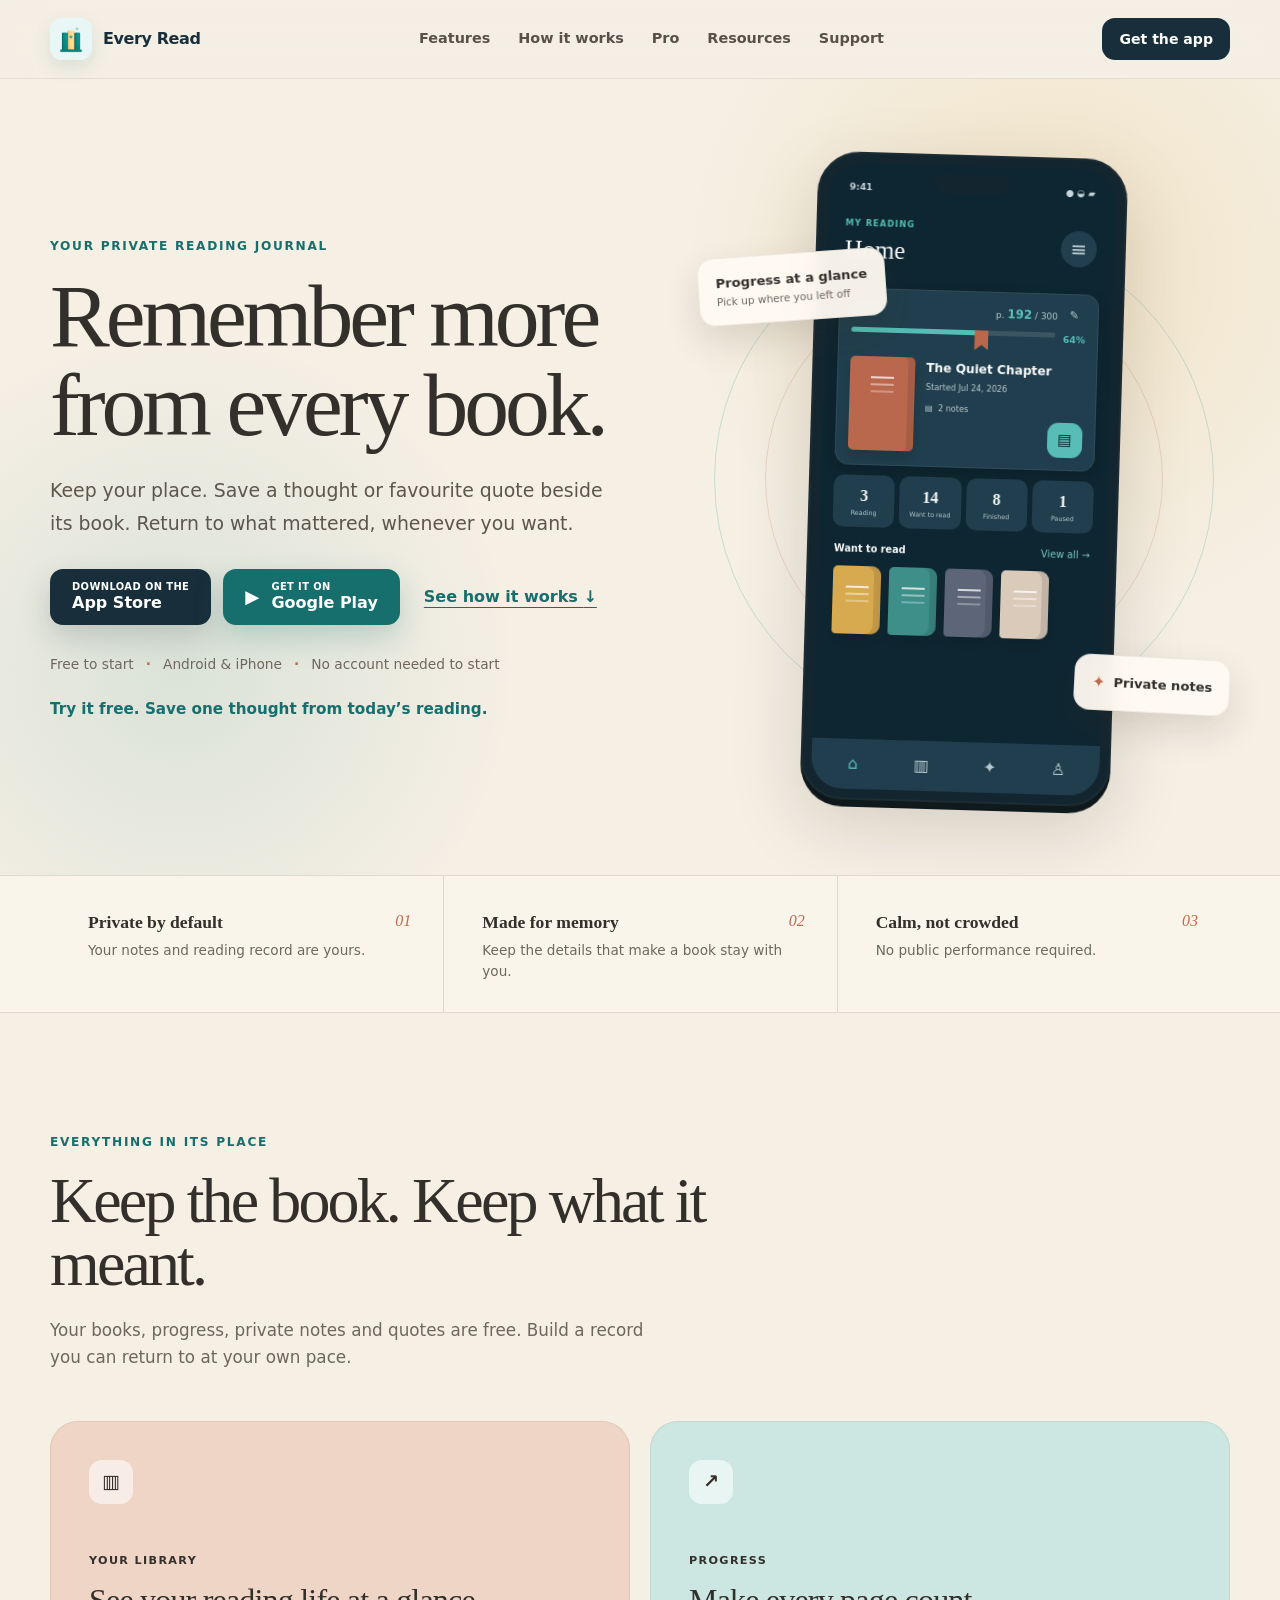
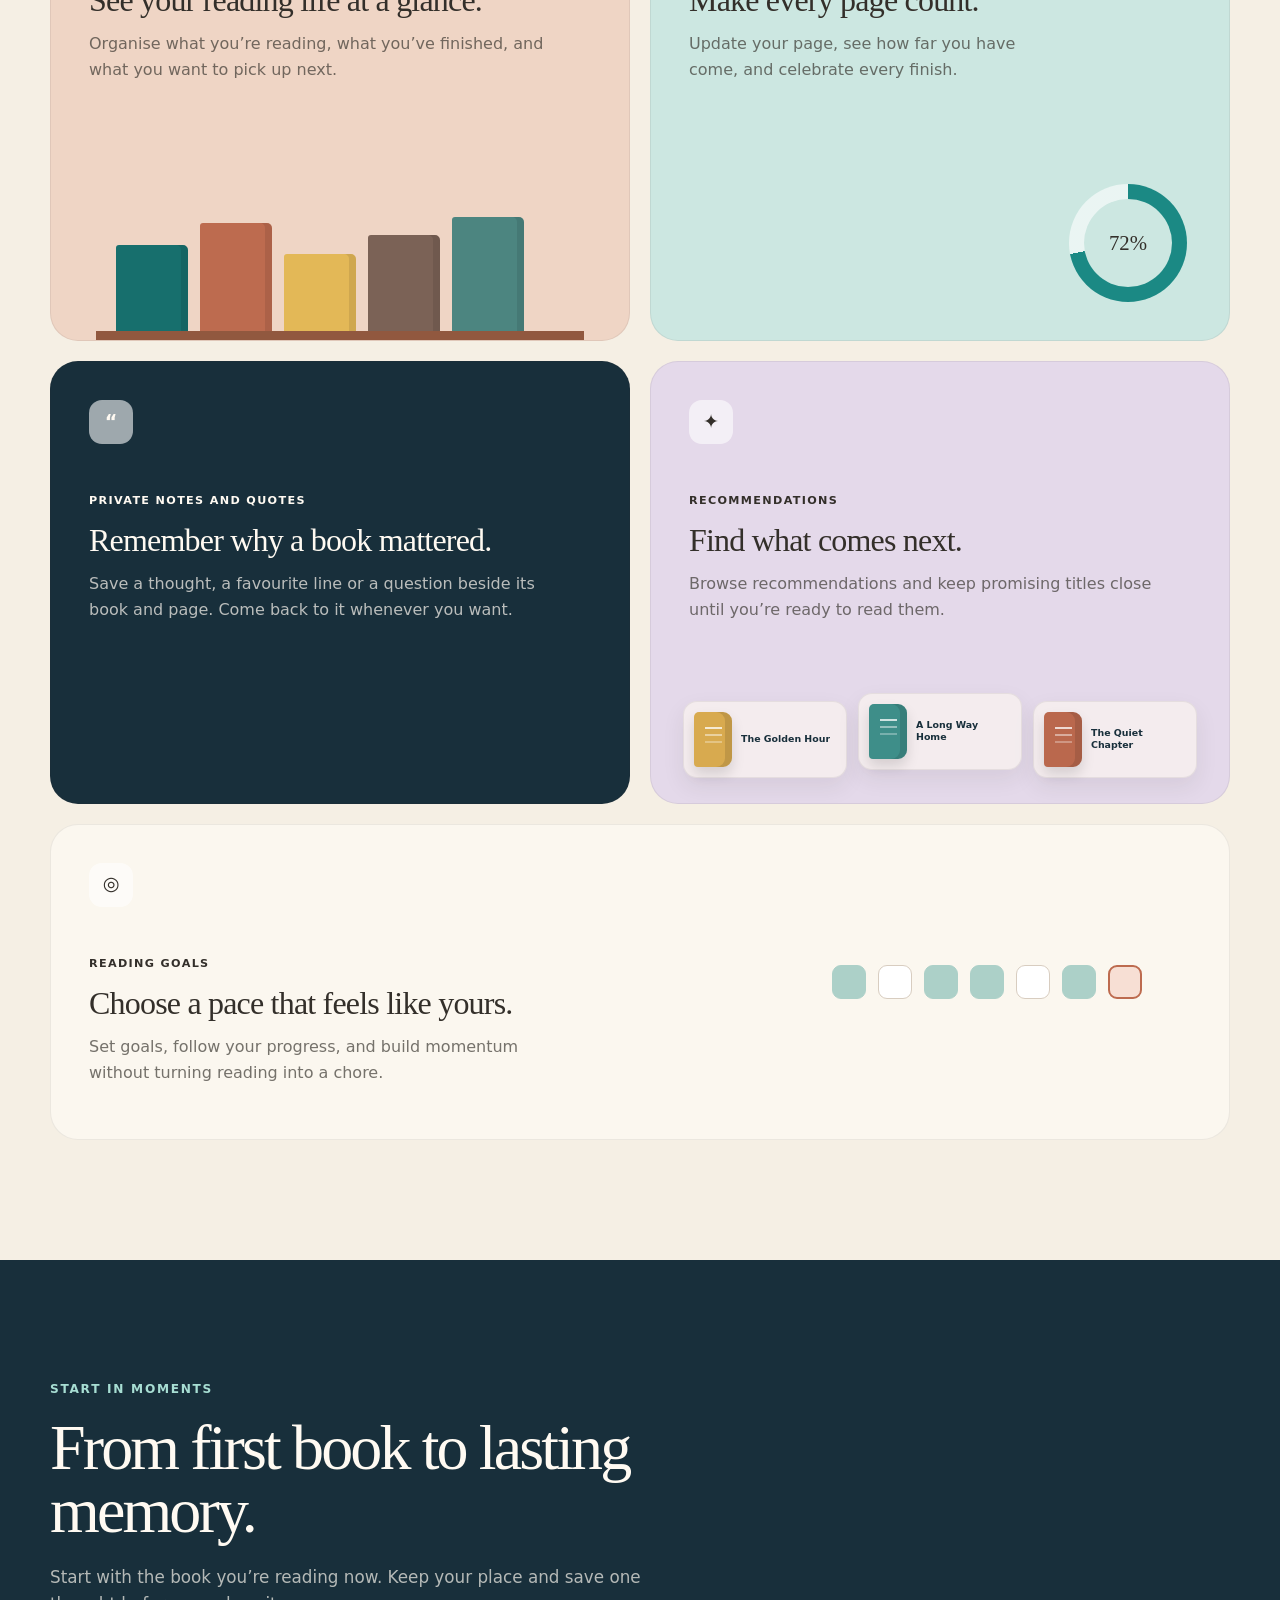
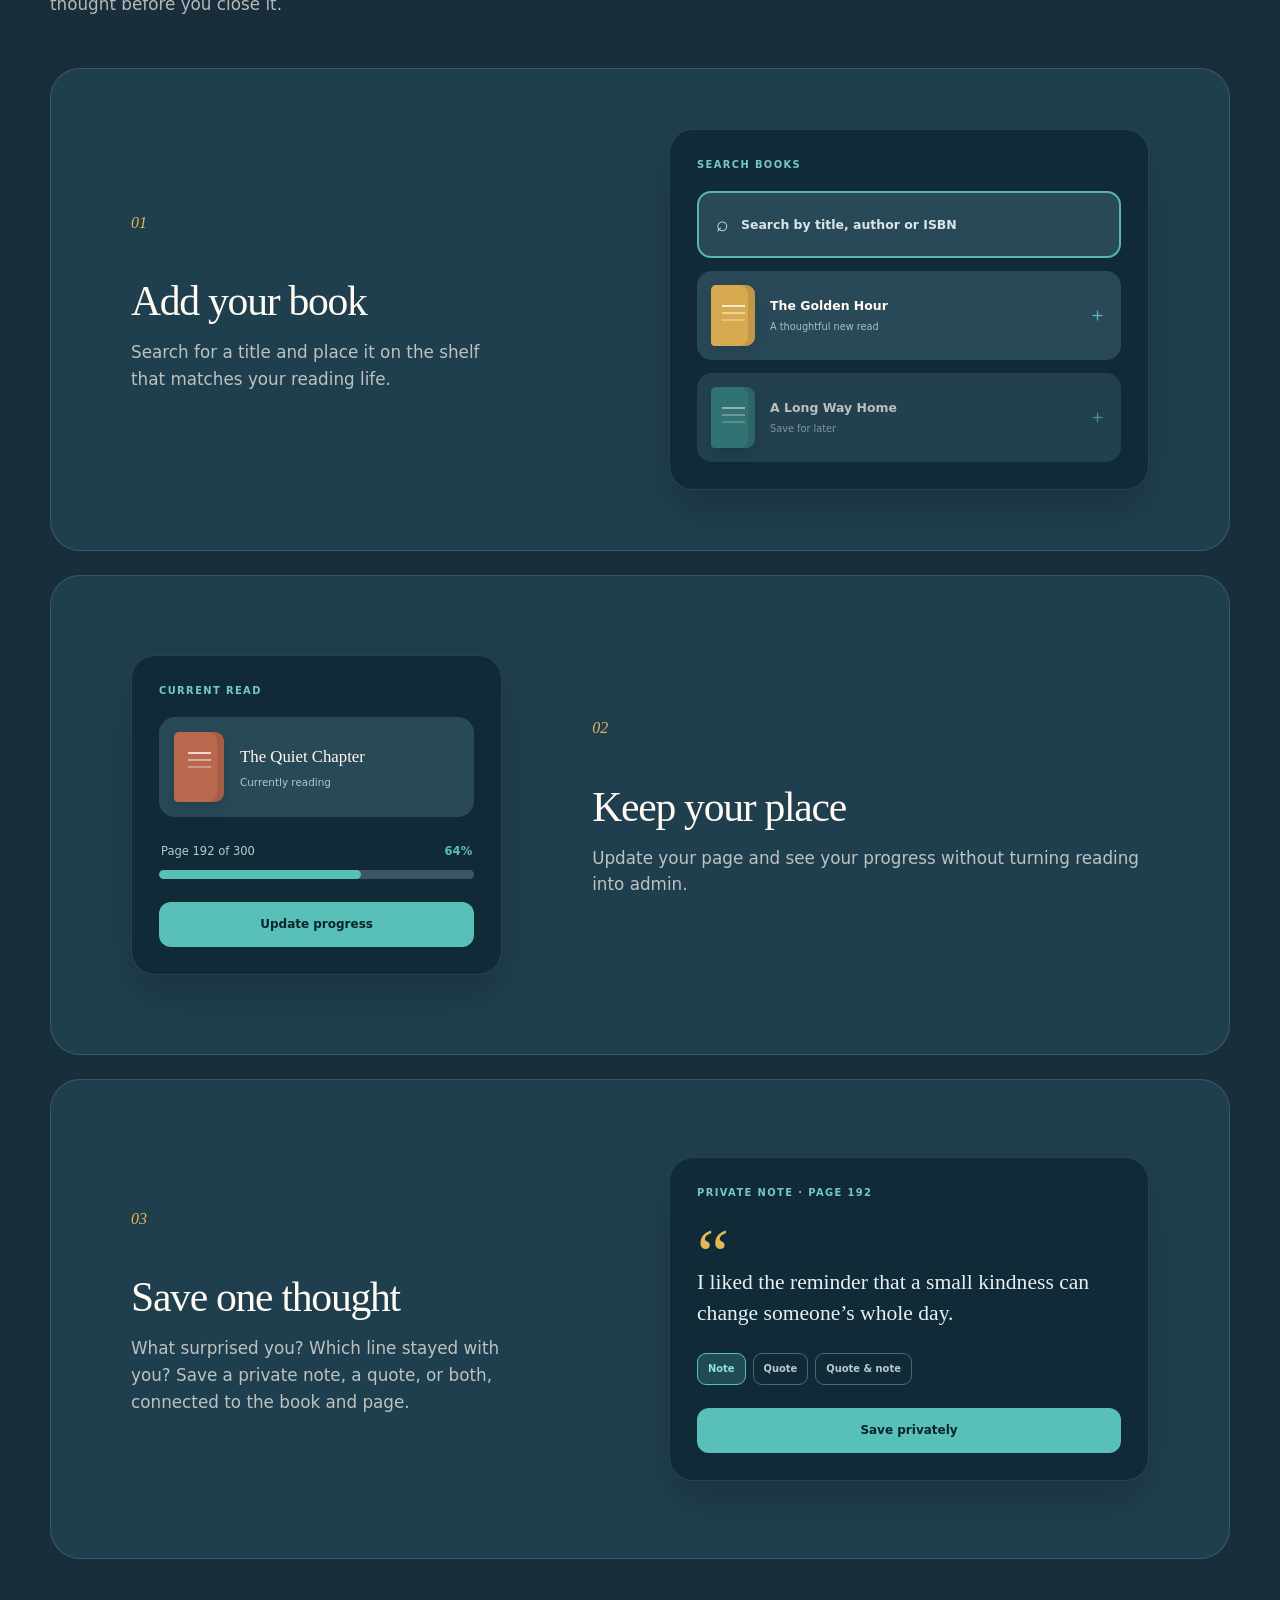
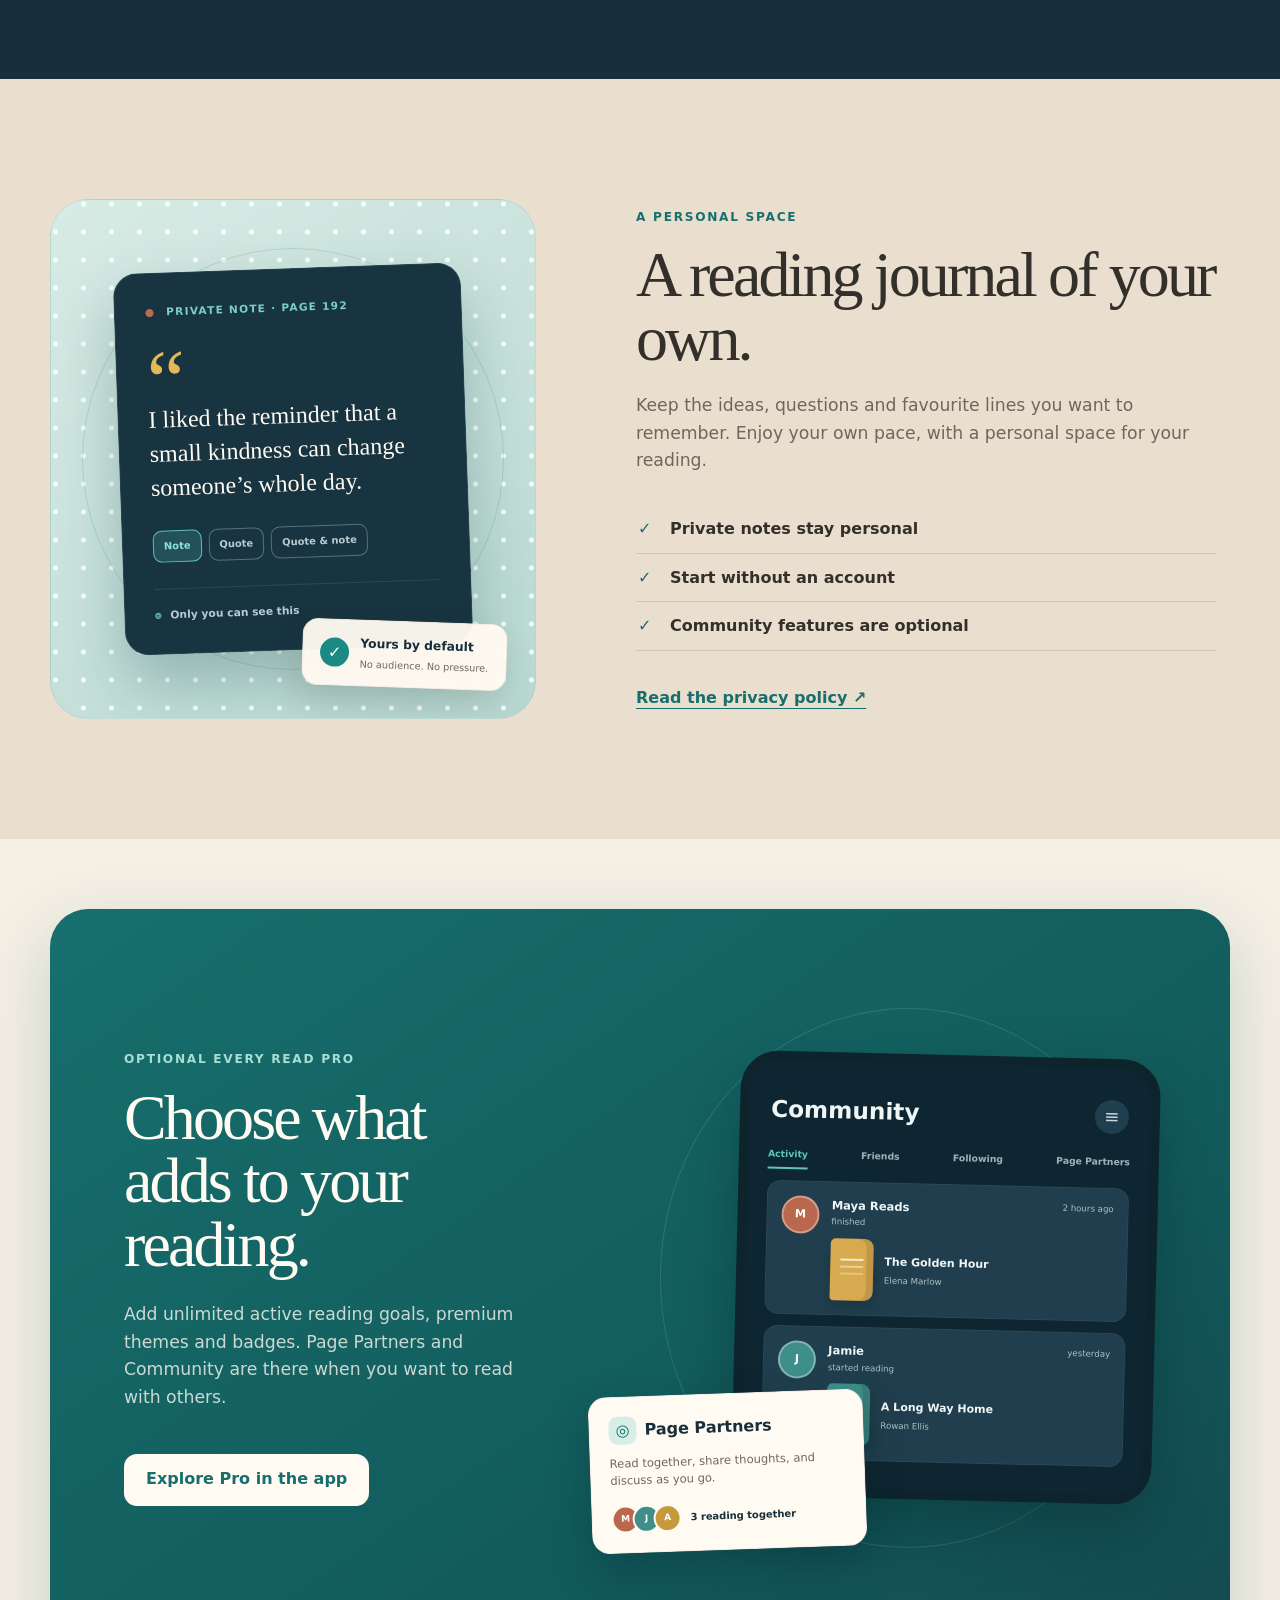
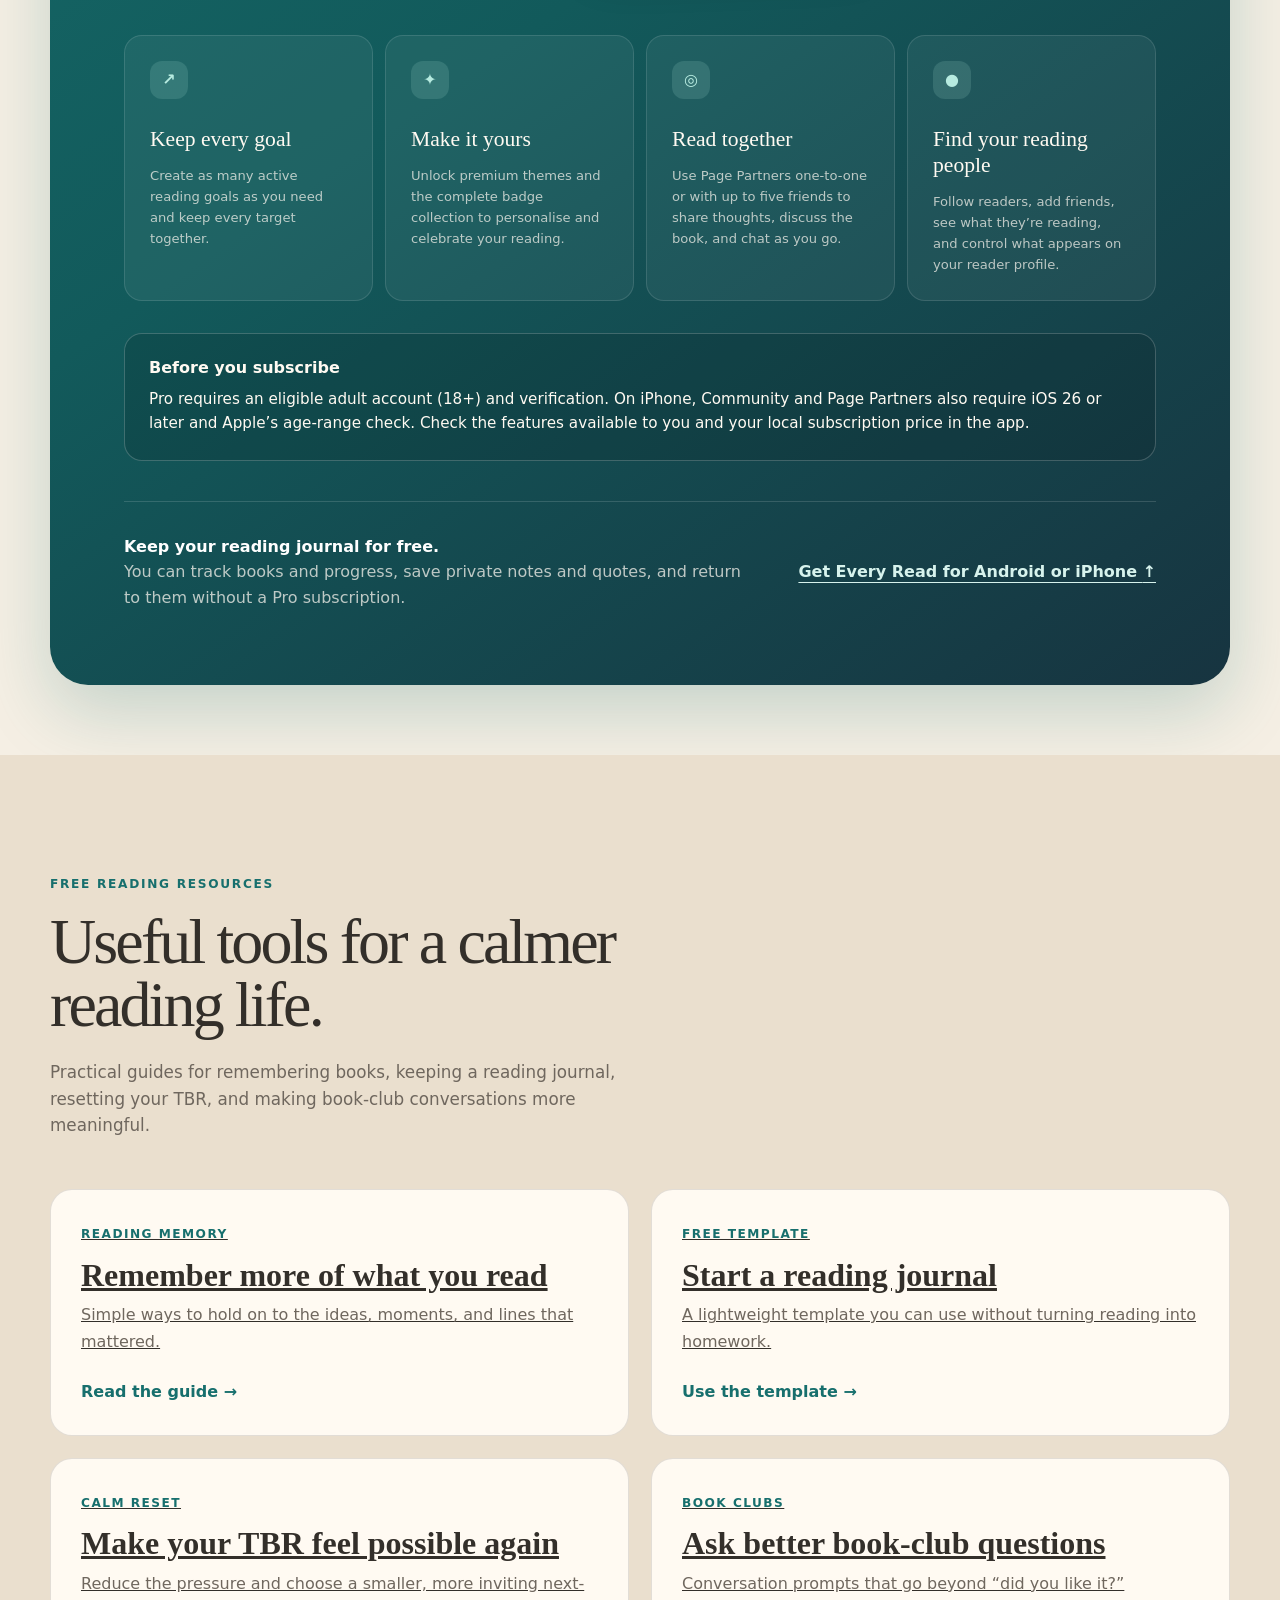
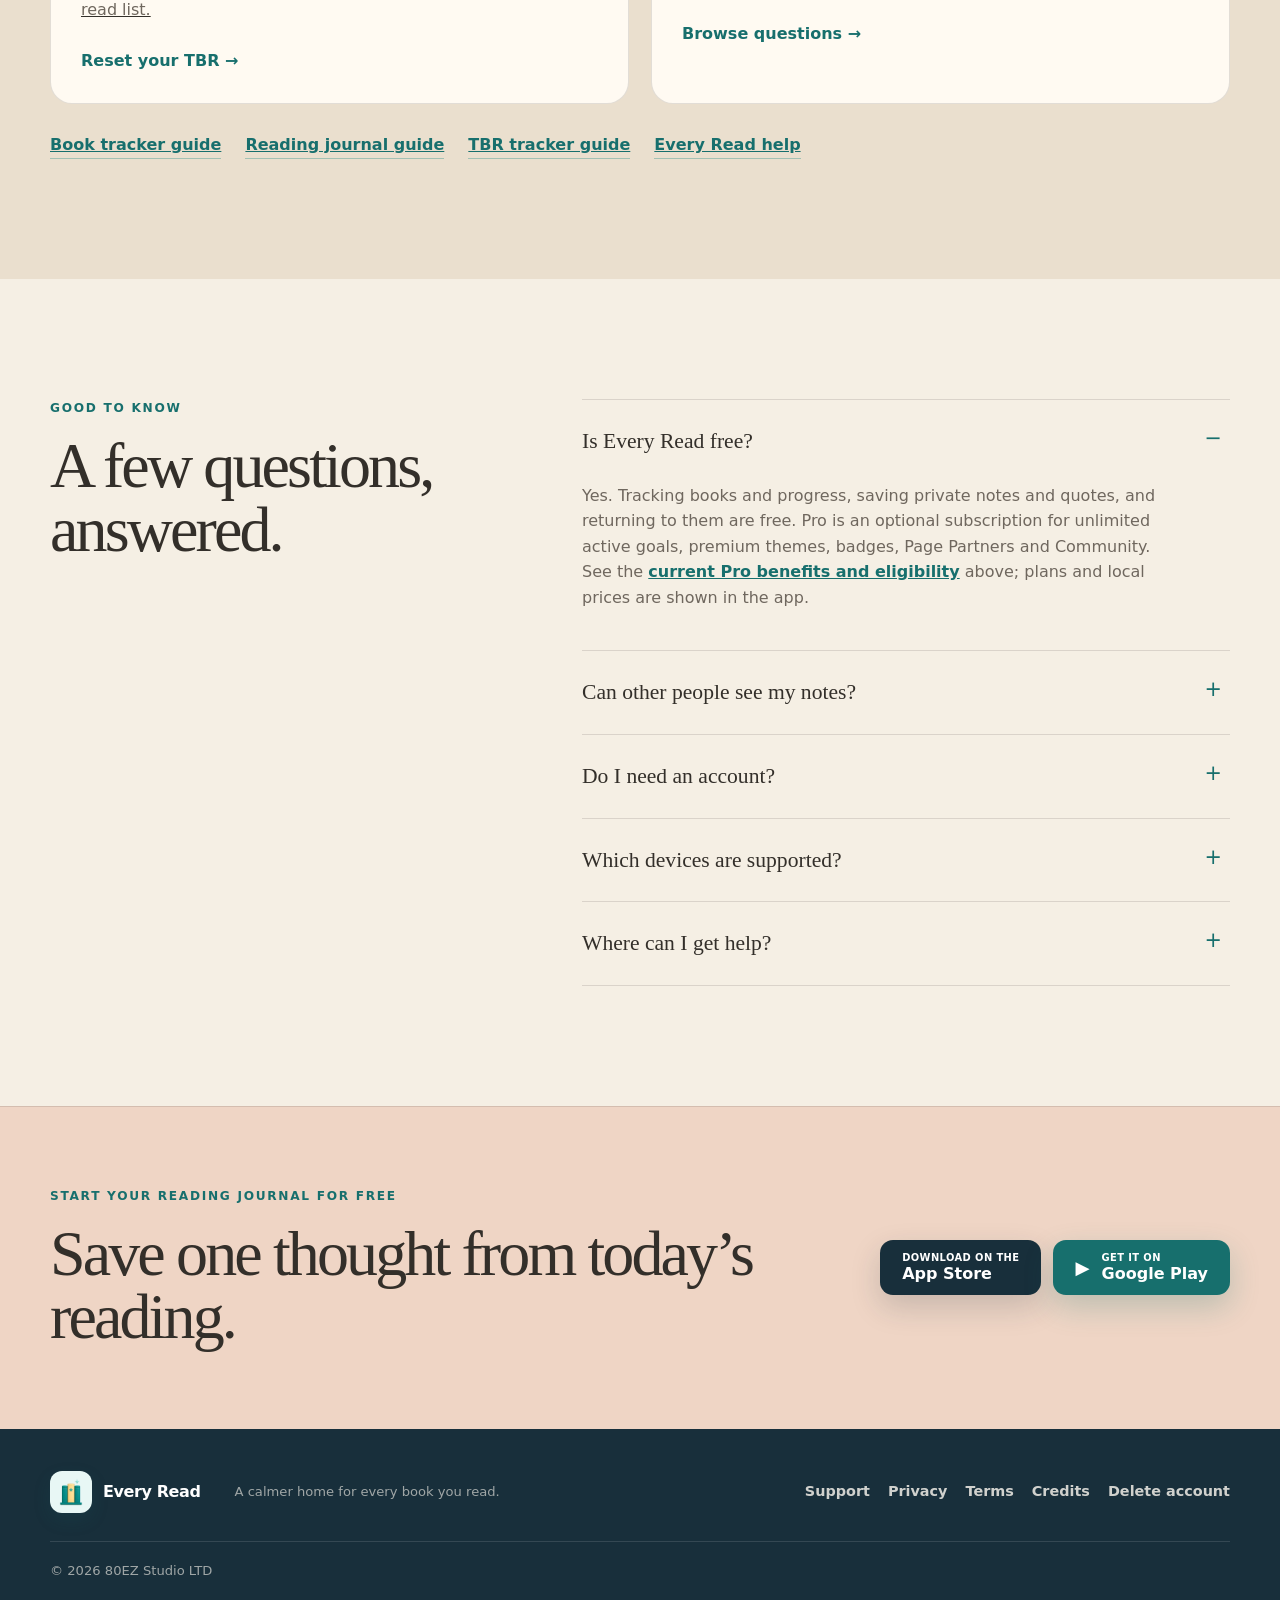
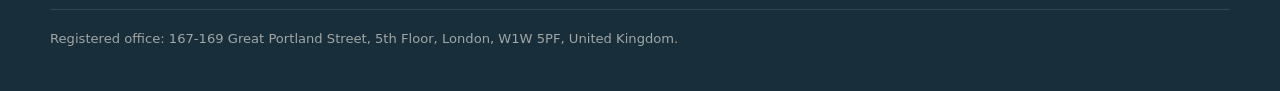
==== commit 13e3e8e9: "Clarify Every Read private journal value and download options" ====
--- a/index.html
+++ b/index.html
@@ -2,12 +2,398 @@
 <html lang="en-GB">
 <head>
   <meta charset="utf-8">
-  <meta name="viewport" content="width=device-width,initial-scale=1">
-  <meta http-equiv="refresh" content="0;url=https://everyread.80ezstudio.com/">
+  <meta name="viewport" content="width=device-width, initial-scale=1">
+  <meta name="google-site-verification" content="Zzb3ky7TeV4G44QqcS3FZFf69tjF3yTjyKA4xF2Xr3A">
+  <title>Every Read — Private book tracker and reading journal</title>
+  <meta name="description" content="Remember why a book mattered. Track your reading and save private notes and quotes with Every Read, a free-to-start reading journal for Android and iPhone.">
+  <meta name="theme-color" content="#f5efe4">
+  <meta name="robots" content="index,follow,max-image-preview:large">
   <link rel="canonical" href="https://everyread.80ezstudio.com/">
-  <title>Every Read has moved</title>
-  <script>window.location.replace("https://everyread.80ezstudio.com/" + window.location.search + window.location.hash);</script>
+  <link rel="icon" href="every-read-icon.webp" type="image/webp">
+  <link rel="apple-touch-icon" href="every-read-icon.webp">
+  <link rel="stylesheet" href="home.css?v=20261003-1">
+
+  <meta property="og:type" content="website">
+  <meta property="og:site_name" content="Every Read">
+  <meta property="og:title" content="Every Read — Remember more from every book">
+  <meta property="og:description" content="Keep your place and save the thoughts that make a book stay with you. A private reading journal for Android and iPhone, free to start.">
+  <meta property="og:url" content="https://everyread.80ezstudio.com/">
+  <meta property="og:image" content="https://everyread.80ezstudio.com/app-home.webp">
+  <meta property="og:image:alt" content="Every Read — remember more from every book">
+  <meta name="twitter:card" content="summary_large_image">
+  <meta name="twitter:title" content="Every Read — Remember more from every book">
+  <meta name="twitter:description" content="Keep your place and save the thoughts that make a book stay with you. A private reading journal for Android and iPhone, free to start.">
+  <meta name="twitter:image" content="https://everyread.80ezstudio.com/app-home.webp">
+
+  <script type="application/ld+json">
+  {
+    "@context": "https://schema.org",
+    "@type": "SoftwareApplication",
+    "name": "Every Read",
+    "applicationCategory": "LifestyleApplication",
+    "operatingSystem": ["Android", "iOS"],
+    "description": "A private book tracker and reading journal for recording books, progress, notes, quotes, and reading goals.",
+    "url": "https://everyread.80ezstudio.com/",
+    "image": "https://everyread.80ezstudio.com/every-read-icon.webp",
+    "downloadUrl": [
+      "https://apps.apple.com/app/id6804274073",
+      "https://play.google.com/store/apps/details?id=com.eightyezstudio.mybookshelf"
+    ],
+    "author": {
+      "@type": "Organization",
+      "name": "80EZ Studio LTD"
+    },
+    "offers": {
+      "@type": "Offer",
+      "price": "0",
+      "priceCurrency": "GBP",
+      "description": "Free to start, with an optional Every Read Pro subscription."
+    }
+  }
+  </script>
 </head>
-<body><p>Every Read has moved to <a href="https://everyread.80ezstudio.com/">everyread.80ezstudio.com</a>.</p></body>
+<body>
+  <a class="skip-link" href="#main">Skip to content</a>
+
+  <header class="site-header">
+    <div class="shell header-inner">
+      <a class="brand" href="#top" aria-label="Every Read home">
+        <img src="every-read-icon.webp" alt="" width="42" height="42">
+        <span>Every Read</span>
+      </a>
+      <nav aria-label="Main navigation">
+        <a href="#features">Features</a>
+        <a href="#how-it-works">How it works</a>
+        <a href="#pro">Pro</a>
+        <a href="#resources">Resources</a>
+        <a href="#support">Support</a>
+      </nav>
+      <a class="button button-small" href="#download">Get the app</a>
+    </div>
+  </header>
+
+  <main id="main">
+    <section class="hero" id="top">
+      <div class="shell hero-grid">
+        <div class="hero-copy">
+          <p class="eyebrow">Your private reading journal</p>
+          <h1>Remember more from every book.</h1>
+          <p class="hero-intro">Keep your place. Save a thought or favourite quote beside its book. Return to what mattered, whenever you want.</p>
+          <div class="hero-actions" id="download">
+            <a class="button store-button app-store-button" href="https://apps.apple.com/app/id6804274073" aria-label="Download Every Read on the App Store">
+              <span><small>Download on the</small>App Store</span>
+            </a>
+            <a class="button button-primary store-button" href="https://play.google.com/store/apps/details?id=com.eightyezstudio.mybookshelf&amp;referrer=utm_source%3Deveryread_site%26utm_medium%3Dwebsite%26utm_campaign%3Dofficial_homepage%26utm_content%3Dhero" aria-label="Get Every Read on Google Play">
+              <span class="play-mark" aria-hidden="true">▶</span>
+              <span><small>Get it on</small>Google Play</span>
+            </a>
+            <a class="text-link" href="#how-it-works">See how it works <span aria-hidden="true">↓</span></a>
+          </div>
+          <ul class="quiet-facts" aria-label="App details">
+            <li>Free to start</li>
+            <li>Android &amp; iPhone</li>
+            <li>No account needed to start</li>
+          </ul>
+          <p class="hero-next-step">Try it free. Save one thought from today’s reading.</p>
+        </div>
+
+        <div class="hero-visual">
+          <span class="orbit orbit-one" aria-hidden="true"></span>
+          <span class="orbit orbit-two" aria-hidden="true"></span>
+          <div class="phone hero-phone" role="img" aria-label="Illustration of the Every Read app showing a current book, progress, and personal bookshelf">
+            <div class="phone-camera" aria-hidden="true"></div>
+            <div class="app-screen" aria-hidden="true">
+              <div class="app-status"><span>9:41</span><span>● ◒ ▰</span></div>
+              <div class="app-heading"><div><small>MY READING</small><strong>Home</strong></div><span class="app-menu">≡</span></div>
+              <div class="current-read-card">
+                <div class="current-page"><span>p. <strong>192</strong> / 300</span><span class="progress-edit">✎</span></div>
+                <div class="current-progress-row">
+                  <div class="app-progress"><span></span><i></i></div>
+                  <strong>64%</strong>
+                </div>
+                <div class="current-read-body">
+                  <span class="sample-cover cover-coral"></span>
+                  <div class="current-book-copy"><strong>The Quiet Chapter</strong><small>Started Jul 24, 2026</small><small class="note-count">▤&nbsp; 2 notes</small></div>
+                  <span class="note-action">▤</span>
+                </div>
+              </div>
+              <div class="app-stats"><div><strong>3</strong><small>Reading</small></div><div><strong>14</strong><small>Want to read</small></div><div><strong>8</strong><small>Finished</small></div><div><strong>1</strong><small>Paused</small></div></div>
+              <div class="app-shelf-title"><strong>Want to read</strong><span>View all →</span></div>
+              <div class="app-books"><span class="sample-cover cover-gold"></span><span class="sample-cover cover-teal"></span><span class="sample-cover cover-ink"></span><span class="sample-cover cover-paper"></span></div>
+              <div class="app-nav"><span>⌂</span><span>▥</span><span>✦</span><span>♙</span></div>
+            </div>
+          </div>
+          <div class="floating-card float-progress"><strong>Progress at a glance</strong><span>Pick up where you left off</span></div>
+          <div class="floating-card float-note"><span aria-hidden="true">✦</span><strong>Private notes</strong></div>
+        </div>
+      </div>
+    </section>
+
+    <section class="principle-strip" aria-label="Every Read principles">
+      <div class="shell principle-grid">
+        <div><span>01</span><strong>Private by default</strong><p>Your notes and reading record are yours.</p></div>
+        <div><span>02</span><strong>Made for memory</strong><p>Keep the details that make a book stay with you.</p></div>
+        <div><span>03</span><strong>Calm, not crowded</strong><p>No public performance required.</p></div>
+      </div>
+    </section>
+
+    <section class="section features" id="features">
+      <div class="shell">
+        <div class="section-heading">
+          <p class="eyebrow">Everything in its place</p>
+          <h2>Keep the book. Keep what it meant.</h2>
+          <p>Your books, progress, private notes and quotes are free. Build a record you can return to at your own pace.</p>
+        </div>
+
+        <div class="feature-grid">
+          <article class="feature-card feature-large warm">
+            <span class="feature-icon" aria-hidden="true">▥</span>
+            <p class="card-label">Your library</p>
+            <h3>See your reading life at a glance.</h3>
+            <p>Organise what you’re reading, what you’ve finished, and what you want to pick up next.</p>
+            <div class="mini-shelf" aria-hidden="true"><i></i><i></i><i></i><i></i><i></i></div>
+          </article>
+
+          <article class="feature-card teal">
+            <span class="feature-icon" aria-hidden="true">↗</span>
+            <p class="card-label">Progress</p>
+            <h3>Make every page count.</h3>
+            <p>Update your page, see how far you have come, and celebrate every finish.</p>
+            <div class="ring" aria-hidden="true"><span>72%</span></div>
+          </article>
+
+          <article class="feature-card ink">
+            <span class="feature-icon" aria-hidden="true">“</span>
+            <p class="card-label">Private notes and quotes</p>
+            <h3>Remember why a book mattered.</h3>
+            <p>Save a thought, a favourite line or a question beside its book and page. Come back to it whenever you want.</p>
+          </article>
+
+          <article class="feature-card discovery-card">
+            <span class="feature-icon" aria-hidden="true">✦</span>
+            <p class="card-label">Recommendations</p>
+            <h3>Find what comes next.</h3>
+            <p>Browse recommendations and keep promising titles close until you’re ready to read them.</p>
+            <div class="recommendation-row" aria-hidden="true">
+              <div><span class="sample-cover cover-gold"></span><small>The Golden Hour</small></div>
+              <div><span class="sample-cover cover-teal"></span><small>A Long Way Home</small></div>
+              <div><span class="sample-cover cover-coral"></span><small>The Quiet Chapter</small></div>
+            </div>
+          </article>
+
+          <article class="feature-card feature-wide paper">
+            <div>
+              <span class="feature-icon" aria-hidden="true">◎</span>
+              <p class="card-label">Reading goals</p>
+              <h3>Choose a pace that feels like yours.</h3>
+              <p>Set goals, follow your progress, and build momentum without turning reading into a chore.</p>
+            </div>
+            <div class="goal-calendar" aria-hidden="true">
+              <span class="filled"></span><span></span><span class="filled"></span><span class="filled"></span><span></span><span class="filled"></span><span class="today"></span>
+            </div>
+          </article>
+        </div>
+      </div>
+    </section>
+
+    <section class="section journey" id="how-it-works">
+      <div class="shell">
+        <div class="section-heading journey-heading">
+          <p class="eyebrow">Start in moments</p>
+          <h2>From first book to lasting memory.</h2>
+          <p>Start with the book you’re reading now. Keep your place and save one thought before you close it.</p>
+        </div>
+
+        <div class="journey-grid">
+          <article class="journey-step">
+            <div class="step-copy"><span>01</span><h3>Add your book</h3><p>Search for a title and place it on the shelf that matches your reading life.</p></div>
+            <div class="journey-preview search-preview" aria-label="Illustration of searching for a book in Every Read">
+              <div class="preview-label">SEARCH BOOKS</div>
+              <div class="preview-search"><span>⌕</span><strong>Search by title, author or ISBN</strong></div>
+              <div class="preview-result"><span class="sample-cover cover-gold"></span><div><strong>The Golden Hour</strong><small>A thoughtful new read</small></div><span>＋</span></div>
+              <div class="preview-result muted-result"><span class="sample-cover cover-teal"></span><div><strong>A Long Way Home</strong><small>Save for later</small></div><span>＋</span></div>
+            </div>
+          </article>
+          <article class="journey-step journey-reverse">
+            <div class="step-copy"><span>02</span><h3>Keep your place</h3><p>Update your page and see your progress without turning reading into admin.</p></div>
+            <div class="journey-preview progress-preview" aria-label="Illustration of updating reading progress in Every Read">
+              <div class="preview-label">CURRENT READ</div>
+              <div class="preview-book"><span class="sample-cover cover-coral"></span><div><strong>The Quiet Chapter</strong><small>Currently reading</small></div></div>
+              <div class="preview-progress-meta"><span>Page 192 of 300</span><strong>64%</strong></div>
+              <div class="preview-progress"><span></span></div>
+              <div class="preview-button">Update progress</div>
+            </div>
+          </article>
+          <article class="journey-step">
+            <div class="step-copy"><span>03</span><h3>Save one thought</h3><p>What surprised you? Which line stayed with you? Save a private note, a quote, or both, connected to the book and page.</p></div>
+            <div class="journey-preview note-preview" aria-label="Illustration of saving a private reading note in Every Read">
+              <div class="preview-label">PRIVATE NOTE · PAGE 192</div>
+              <span class="large-quote">“</span>
+              <p>I liked the reminder that a small kindness can change someone’s whole day.</p>
+              <div class="note-options"><span>Note</span><span>Quote</span><span>Quote &amp; note</span></div>
+              <div class="preview-button">Save privately</div>
+            </div>
+          </article>
+        </div>
+      </div>
+    </section>
+
+    <section class="section privacy-section">
+      <div class="shell privacy-grid">
+        <div class="privacy-art" role="img" aria-label="Illustration of a private reading note that only its writer can see">
+          <div class="private-note-sheet" aria-hidden="true">
+            <div class="private-note-label"><span>●</span> PRIVATE NOTE · PAGE 192</div>
+            <span class="private-quote">“</span>
+            <p>I liked the reminder that a small kindness can change someone’s whole day.</p>
+            <div class="private-note-options"><span>Note</span><span>Quote</span><span>Quote &amp; note</span></div>
+            <div class="private-note-footer"><span>⌾</span> Only you can see this</div>
+          </div>
+          <div class="privacy-promise" aria-hidden="true"><span>✓</span><div><strong>Yours by default</strong><small>No audience. No pressure.</small></div></div>
+        </div>
+        <div class="privacy-copy">
+          <p class="eyebrow">A personal space</p>
+          <h2>A reading journal of your own.</h2>
+          <p>Keep the ideas, questions and favourite lines you want to remember. Enjoy your own pace, with a personal space for your reading.</p>
+          <ul class="check-list">
+            <li>Private notes stay personal</li>
+            <li>Start without an account</li>
+            <li>Community features are optional</li>
+          </ul>
+          <a class="text-link" href="https://80ezstudio.github.io/EveryRead/privacy-policy.html">Read the privacy policy <span aria-hidden="true">↗</span></a>
+        </div>
+      </div>
+    </section>
+
+    <section class="section pro-section" id="pro">
+      <div class="shell pro-panel">
+        <div class="pro-showcase">
+          <div class="pro-heading">
+            <p class="eyebrow light">Optional Every Read Pro</p>
+            <h2>Choose what adds to your reading.</h2>
+            <p>Add unlimited active reading goals, premium themes and badges. Page Partners and Community are there when you want to read with others.</p>
+            <a class="button button-light" href="#download">Explore Pro in the app</a>
+          </div>
+          <div class="community-stage" role="img" aria-label="Illustration of the Every Read Community Activity screen with reader updates and Page Partners">
+            <div class="community-mock" aria-hidden="true">
+              <div class="community-header"><strong>Community</strong><span>≡</span></div>
+              <div class="community-tabs"><strong>Activity</strong><span>Friends</span><span>Following</span><span>Page Partners</span></div>
+              <div class="activity-card">
+                <span class="reader-avatar avatar-coral">M</span>
+                <div class="activity-copy"><div><strong>Maya Reads</strong><small>2 hours ago</small></div><span>finished</span><div class="activity-book"><span class="sample-cover cover-gold"></span><div><strong>The Golden Hour</strong><small>Elena Marlow</small></div></div></div>
+              </div>
+              <div class="activity-card">
+                <span class="reader-avatar avatar-teal">J</span>
+                <div class="activity-copy"><div><strong>Jamie</strong><small>yesterday</small></div><span>started reading</span><div class="activity-book"><span class="sample-cover cover-teal"></span><div><strong>A Long Way Home</strong><small>Rowan Ellis</small></div></div></div>
+              </div>
+            </div>
+            <div class="partners-peek" aria-hidden="true">
+              <div><span class="partner-icon">◎</span><strong>Page Partners</strong></div>
+              <p>Read together, share thoughts, and discuss as you go.</p>
+              <div class="partner-readers"><span class="reader-avatar avatar-coral">M</span><span class="reader-avatar avatar-teal">J</span><span class="reader-avatar avatar-gold">A</span><strong>3 reading together</strong></div>
+            </div>
+          </div>
+        </div>
+        <div class="pro-grid">
+          <article><span class="pro-icon">↗</span><h3>Keep every goal</h3><p>Create as many active reading goals as you need and keep every target together.</p></article>
+          <article><span class="pro-icon">✦</span><h3>Make it yours</h3><p>Unlock premium themes and the complete badge collection to personalise and celebrate your reading.</p></article>
+          <article><span class="pro-icon">◎</span><h3>Read together</h3><p>Use Page Partners one-to-one or with up to five friends to share thoughts, discuss the book, and chat as you go.</p></article>
+          <article><span class="pro-icon">●</span><h3>Find your reading people</h3><p>Follow readers, add friends, see what they’re reading, and control what appears on your reader profile.</p></article>
+        </div>
+        <div class="pro-eligibility">
+          <h3>Before you subscribe</h3>
+          <p>Pro requires an eligible adult account (18+) and verification. On iPhone, Community and Page Partners also require iOS 26 or later and Apple’s age-range check. Check the features available to you and your local subscription price in the app.</p>
+        </div>
+        <div class="pro-cta">
+          <p><strong>Keep your reading journal for free.</strong><br>You can track books and progress, save private notes and quotes, and return to them without a Pro subscription.</p>
+          <a class="text-link pro-link" href="#download">Get Every Read for Android or iPhone <span aria-hidden="true">↑</span></a>
+        </div>
+      </div>
+    </section>
+
+    <section class="section resource-section" id="resources">
+      <div class="shell">
+        <div class="section-heading">
+          <p class="eyebrow">Free reading resources</p>
+          <h2>Useful tools for a calmer reading life.</h2>
+          <p>Practical guides for remembering books, keeping a reading journal, resetting your TBR, and making book-club conversations more meaningful.</p>
+        </div>
+        <div class="resource-card-grid">
+          <a class="resource-card" href="remember-what-you-read.html"><span>Reading memory</span><h3>Remember more of what you read</h3><p>Simple ways to hold on to the ideas, moments, and lines that mattered.</p><strong>Read the guide →</strong></a>
+          <a class="resource-card" href="reading-journal-template.html"><span>Free template</span><h3>Start a reading journal</h3><p>A lightweight template you can use without turning reading into homework.</p><strong>Use the template →</strong></a>
+          <a class="resource-card" href="tbr-reset.html"><span>Calm reset</span><h3>Make your TBR feel possible again</h3><p>Reduce the pressure and choose a smaller, more inviting next-read list.</p><strong>Reset your TBR →</strong></a>
+          <a class="resource-card" href="book-club-questions.html"><span>Book clubs</span><h3>Ask better book-club questions</h3><p>Conversation prompts that go beyond “did you like it?”</p><strong>Browse questions →</strong></a>
+        </div>
+        <div class="resource-more">
+          <a href="book-tracker.html">Book tracker guide</a>
+          <a href="reading-journal.html">Reading journal guide</a>
+          <a href="tbr-tracker.html">TBR tracker guide</a>
+          <a href="help.html">Every Read help</a>
+        </div>
+      </div>
+    </section>
+
+    <section class="section questions" id="support">
+      <div class="shell question-grid">
+        <div class="section-heading question-heading">
+          <p class="eyebrow">Good to know</p>
+          <h2>A few questions, answered.</h2>
+        </div>
+        <div class="faq-list">
+          <details open>
+            <summary>Is Every Read free?</summary>
+            <p>Yes. Tracking books and progress, saving private notes and quotes, and returning to them are free. Pro is an optional subscription for unlimited active goals, premium themes, badges, Page Partners and Community. See the <a href="#pro">current Pro benefits and eligibility</a> above; plans and local prices are shown in the app.</p>
+          </details>
+          <details>
+            <summary>Can other people see my notes?</summary>
+            <p>Your private notes and quotes are for you. Community features are separate and optional.</p>
+          </details>
+          <details>
+            <summary>Do I need an account?</summary>
+            <p>No. You can start tracking books and saving private notes with a local profile. Pro and Community require an eligible adult account and verification.</p>
+          </details>
+          <details>
+            <summary>Which devices are supported?</summary>
+            <p>Every Read is available for Android through <a href="https://play.google.com/store/apps/details?id=com.eightyezstudio.mybookshelf">Google Play</a> and for iPhone through the <a href="https://apps.apple.com/app/id6804274073">App Store</a>. Private reading features work on iOS 18 or later. On iPhone, Community and Page Partners require iOS 26 or later, Pro, a verified adult account and Apple’s age-range check.</p>
+          </details>
+          <details>
+            <summary>Where can I get help?</summary>
+            <p>Email <a href="mailto:support@80EZstudio.com">support@80EZstudio.com</a>, or use the support and account links below.</p>
+          </details>
+        </div>
+      </div>
+    </section>
+
+    <section class="final-cta">
+      <div class="shell final-cta-inner">
+        <div><p class="eyebrow">Start your reading journal for free</p><h2>Save one thought from today’s reading.</h2></div>
+        <div class="store-links" aria-label="Download Every Read">
+          <a class="button store-button app-store-button" href="https://apps.apple.com/app/id6804274073" aria-label="Download Every Read on the App Store">
+            <span><small>Download on the</small>App Store</span>
+          </a>
+          <a class="button button-primary store-button" href="https://play.google.com/store/apps/details?id=com.eightyezstudio.mybookshelf&amp;referrer=utm_source%3Deveryread_site%26utm_medium%3Dwebsite%26utm_campaign%3Dofficial_homepage%26utm_content%3Dfooter" aria-label="Get Every Read on Google Play">
+            <span class="play-mark" aria-hidden="true">▶</span><span><small>Get it on</small>Google Play</span>
+          </a>
+        </div>
+      </div>
+    </section>
+  </main>
+
+  <footer>
+    <div class="shell footer-inner">
+      <a class="brand footer-brand" href="#top" aria-label="Every Read home">
+        <img src="every-read-icon.webp" alt="" width="42" height="42"><span>Every Read</span>
+      </a>
+      <p>A calmer home for every book you read.</p>
+      <div class="footer-links" aria-label="Support and legal links">
+        <a href="mailto:support@80EZstudio.com">Support</a>
+        <a href="https://80ezstudio.github.io/EveryRead/privacy-policy.html">Privacy</a>
+        <a href="https://80ezstudio.github.io/EveryRead/terms-and-conditions.html">Terms</a>
+        <a href="https://80ezstudio.github.io/EveryRead/credits.html">Credits</a>
+        <a href="https://80ezstudio.github.io/EveryRead/delete-account/">Delete account</a>
+      </div>
+      <p class="copyright">© 2026 80EZ Studio LTD</p>
+      <p class="copyright">Registered office: 167-169 Great Portland Street, 5th Floor, London, W1W 5PF, United Kingdom.</p>
+    </div>
+  </footer>
+</body>
 </html>
-
--- a/home.css
+++ b/home.css
@@ -0,0 +1,585 @@
+:root {
+  --paper: #f5efe4;
+  --paper-deep: #eadfce;
+  --cream: #fffaf2;
+  --ink: #182f3b;
+  --ink-soft: #28495a;
+  --text: #332f2a;
+  --muted: #6f675e;
+  --teal: #1b8984;
+  --teal-dark: #176f6d;
+  --teal-light: #cce7e1;
+  --gold: #e3b857;
+  --coral: #bd6b4f;
+  --line: rgba(51, 47, 42, 0.14);
+  --shadow: 0 24px 70px rgba(56, 43, 30, 0.17);
+  --radius: 28px;
+  --shell: min(1180px, calc(100% - 40px));
+}
+
+* { box-sizing: border-box; }
+
+html {
+  scroll-behavior: smooth;
+  scroll-padding-top: 92px;
+}
+
+body {
+  margin: 0;
+  background: var(--paper);
+  color: var(--text);
+  font-family: Inter, ui-sans-serif, system-ui, -apple-system, BlinkMacSystemFont, "Segoe UI", sans-serif;
+  font-size: 16px;
+  line-height: 1.6;
+  -webkit-font-smoothing: antialiased;
+}
+
+a { color: inherit; }
+img { display: block; max-width: 100%; }
+summary { font: inherit; }
+.shell { width: var(--shell); margin-inline: auto; }
+
+.skip-link {
+  position: fixed;
+  z-index: 100;
+  top: 12px;
+  left: 12px;
+  transform: translateY(-160%);
+  padding: 10px 16px;
+  border-radius: 8px;
+  background: var(--ink);
+  color: white;
+}
+
+.skip-link:focus { transform: translateY(0); }
+
+.site-header {
+  position: sticky;
+  z-index: 20;
+  top: 0;
+  border-bottom: 1px solid rgba(51, 47, 42, 0.09);
+  background: rgba(245, 239, 228, 0.91);
+  backdrop-filter: blur(18px);
+}
+
+.header-inner {
+  min-height: 78px;
+  display: flex;
+  align-items: center;
+  justify-content: space-between;
+  gap: 28px;
+}
+
+.brand {
+  display: inline-flex;
+  align-items: center;
+  gap: 11px;
+  color: var(--ink);
+  font-weight: 850;
+  letter-spacing: -0.025em;
+  text-decoration: none;
+}
+
+.brand img {
+  width: 42px;
+  height: 42px;
+  border-radius: 12px;
+  box-shadow: 0 7px 18px rgba(23, 111, 109, 0.13);
+}
+
+nav { display: flex; align-items: center; gap: 28px; }
+nav a,
+.footer-links a {
+  color: #575149;
+  font-size: 0.9rem;
+  font-weight: 700;
+  text-decoration: none;
+}
+
+nav a:hover,
+.footer-links a:hover { color: var(--teal-dark); }
+
+.button {
+  display: inline-flex;
+  align-items: center;
+  justify-content: center;
+  gap: 12px;
+  min-height: 52px;
+  padding: 13px 22px;
+  border-radius: 13px;
+  font-weight: 850;
+  line-height: 1.05;
+  text-decoration: none;
+  transition: transform 160ms ease, box-shadow 160ms ease, background 160ms ease;
+}
+
+.button:hover { transform: translateY(-2px); }
+.button:focus-visible,
+a:focus-visible,
+summary:focus-visible { outline: 3px solid var(--gold); outline-offset: 3px; }
+.button-small { min-height: 42px; padding: 10px 17px; background: var(--ink); color: white; font-size: 0.88rem; }
+.button-primary { background: var(--teal-dark); color: white; box-shadow: 0 12px 30px rgba(23, 111, 109, 0.23); }
+.button-primary:hover { background: #105c5a; box-shadow: 0 16px 34px rgba(23, 111, 109, 0.28); }
+.button-light { background: var(--cream); color: var(--teal-dark); }
+.store-button small { display: block; margin-bottom: 2px; font-size: 0.62rem; font-weight: 700; letter-spacing: 0.04em; text-transform: uppercase; }
+.play-mark { font-size: 1.15rem; }
+.app-store-button { background: var(--ink); color: white; box-shadow: 0 12px 30px rgba(24, 47, 59, 0.18); }
+.app-store-button:hover { background: var(--ink-soft); }
+.store-links { display: flex; align-items: center; justify-content: flex-end; gap: 12px; flex-wrap: wrap; }
+
+.hero {
+  position: relative;
+  min-height: 730px;
+  overflow: hidden;
+  background:
+    radial-gradient(circle at 82% 24%, rgba(227, 184, 87, 0.22), transparent 30%),
+    radial-gradient(circle at 14% 74%, rgba(27, 137, 132, 0.12), transparent 27%),
+    var(--paper);
+}
+
+.hero::before {
+  content: "";
+  position: absolute;
+  inset: 0;
+  opacity: 0.28;
+  pointer-events: none;
+  background-image: radial-gradient(rgba(51, 47, 42, 0.24) 0.7px, transparent 0.7px);
+  background-size: 14px 14px;
+  mask-image: linear-gradient(to bottom, transparent, black 24%, black 68%, transparent);
+}
+
+.hero-grid {
+  position: relative;
+  display: grid;
+  grid-template-columns: minmax(0, 1.04fr) minmax(430px, 0.96fr);
+  align-items: center;
+  gap: 72px;
+  min-height: 700px;
+  padding-block: 76px 72px;
+}
+
+.hero-copy { max-width: 660px; }
+.hero-next-step { margin: 22px 0 0; color: var(--teal-dark); font-size: 0.95rem; font-weight: 750; }
+.eyebrow {
+  margin: 0 0 16px;
+  color: var(--teal-dark);
+  font-size: 0.76rem;
+  font-weight: 900;
+  letter-spacing: 0.14em;
+  text-transform: uppercase;
+}
+.eyebrow.light { color: #a7ded3; }
+h1, h2, h3, p { margin-top: 0; }
+h1, h2 {
+  font-family: Georgia, "Times New Roman", serif;
+  font-weight: 500;
+  letter-spacing: -0.045em;
+  line-height: 0.99;
+}
+h1 { max-width: 730px; margin-bottom: 25px; font-size: clamp(4rem, 7vw, 6.7rem); }
+h2 { margin-bottom: 22px; font-size: clamp(2.7rem, 5vw, 4.6rem); }
+h3 { margin-bottom: 12px; font-size: 1.35rem; line-height: 1.2; }
+
+.hero-intro { max-width: 590px; margin-bottom: 30px; color: #5d564d; font-size: 1.18rem; line-height: 1.72; }
+.hero-actions { display: flex; align-items: center; gap: 12px; flex-wrap: wrap; }
+.hero-actions .text-link { margin-left: 12px; }
+.text-link { color: var(--teal-dark); font-weight: 850; text-underline-offset: 5px; }
+.quiet-facts { display: flex; gap: 0; margin: 28px 0 0; padding: 0; color: var(--muted); font-size: 0.86rem; list-style: none; }
+.quiet-facts li + li::before { content: "·"; margin-inline: 12px; color: var(--coral); font-weight: 900; }
+
+.hero-visual { position: relative; min-height: 575px; display: grid; place-items: center; }
+.orbit { position: absolute; border: 1px solid rgba(27, 137, 132, 0.2); border-radius: 50%; }
+.orbit-one { width: 500px; height: 500px; }
+.orbit-two { width: 398px; height: 398px; border-color: rgba(189, 107, 79, 0.2); }
+
+.phone {
+  position: relative;
+  z-index: 2;
+  overflow: hidden;
+  padding: 9px;
+  border: 2px solid #1d2b32;
+  border-radius: 42px;
+  background: #132630;
+  box-shadow: var(--shadow), 0 7px 0 #0b181d;
+}
+
+.hero-phone { width: 310px; aspect-ratio: 9 / 18.8; transform: rotate(1.7deg); }
+.phone-camera { position: absolute; z-index: 3; top: 18px; left: 50%; width: 74px; height: 19px; border-radius: 999px; background: #132630; transform: translateX(-50%); }
+
+.app-screen {
+  height: 100%;
+  overflow: hidden;
+  padding: 17px 14px 13px;
+  border-radius: 32px;
+  background: #0e2631;
+  color: #f8fbfb;
+}
+
+.app-status { display: flex; justify-content: space-between; padding: 0 7px 17px; color: #c6d6dc; font-size: 0.58rem; font-weight: 800; }
+.app-heading { display: flex; align-items: center; justify-content: space-between; padding: 5px 4px 18px; }
+.app-heading small { display: block; color: #56bdb5; font-size: 0.52rem; font-weight: 900; letter-spacing: 0.12em; }
+.app-heading strong { display: block; font-family: Georgia, serif; font-size: 1.55rem; font-weight: 500; }
+.app-menu { width: 36px; height: 36px; display: grid; place-items: center; border-radius: 50%; background: #213f4f; color: #c9d6dc; font-size: 1.25rem; }
+
+.current-read-card { padding: 10px 12px 12px; border: 1px solid rgba(255,255,255,0.07); border-radius: 14px; background: #203e4d; box-shadow: 0 5px 13px rgba(0,0,0,0.16); }
+.current-page { display: flex; align-items: center; justify-content: flex-end; gap: 5px; color: #b9cad0; font-size: 0.56rem; }
+.current-page strong { color: #57c0b8; font-size: 0.74rem; }
+.progress-edit { width: 23px; height: 23px; display: grid; place-items: center; color: #b9cad0; font-size: 0.7rem; }
+.current-progress-row { display: grid; grid-template-columns: 1fr auto; align-items: start; gap: 8px; margin: 5px 0 7px; }
+.current-progress-row > strong { color: #57c0b8; font-size: 0.58rem; }
+.current-read-body { position: relative; min-height: 96px; display: flex; align-items: flex-start; gap: 11px; }
+.current-read-body > div { min-width: 0; }
+.current-read-body strong,
+.current-read-body small { display: block; }
+.current-read-body strong { font-size: 0.76rem; font-weight: 750; line-height: 1.25; }
+.current-read-body small { margin-top: 5px; color: #b9cad0; font-size: 0.51rem; }
+.current-read-body .sample-cover { width: 65px; height: 94px; border-radius: 5px; }
+.current-book-copy { padding-top: 3px; padding-right: 32px; }
+.current-book-copy .note-count { margin-top: 8px; }
+.note-action { position: absolute; right: 0; bottom: 0; width: 35px; height: 35px; display: grid; place-items: center; border-radius: 11px; background: #57bdb5; color: #0c2933; font-size: 0.95rem; font-weight: 900; }
+.sample-cover { display: block; flex: 0 0 auto; width: 50px; height: 70px; border-radius: 5px 9px 9px 4px; box-shadow: inset -7px 0 rgba(0,0,0,0.11), 0 7px 13px rgba(0,0,0,0.13); }
+.sample-cover::before { content: ""; display: block; width: 23px; height: 2px; margin: 20px auto 0; background: rgba(255,255,255,0.75); box-shadow: 0 7px rgba(255,255,255,0.45), 0 14px rgba(255,255,255,0.3); }
+.cover-coral { background: #ba684d; }
+.cover-gold { background: #d8aa4f; }
+.cover-teal { background: #3e8e89; }
+.cover-ink { background: #5c6678; }
+.cover-paper { background: #d9caba; }
+.app-progress { position: relative; height: 22px; overflow: visible; }
+.app-progress::before { content: ""; position: absolute; top: 0; right: 0; left: 0; height: 5px; border-radius: 999px; background: #3b5662; }
+.app-progress span { position: absolute; top: 0; left: 0; width: 64%; height: 5px; border-radius: 999px; background: #54bdb4; }
+.app-progress i { position: absolute; top: 0; left: calc(64% - 7px); width: 14px; height: 20px; background: #ba684d; clip-path: polygon(0 0, 100% 0, 100% 100%, 50% 73%, 0 100%); }
+.app-stats { display: grid; grid-template-columns: repeat(4, 1fr); gap: 5px; margin: 10px 0 14px; }
+.app-stats div { min-width: 0; padding: 8px 2px; border-radius: 10px; background: #203e4d; text-align: center; }
+.app-stats strong,
+.app-stats small { display: block; }
+.app-stats strong { font-family: Georgia, serif; font-size: 1rem; }
+.app-stats small { overflow: hidden; color: #b8c9d0; font-size: 0.4rem; text-overflow: ellipsis; white-space: nowrap; }
+.app-shelf-title { display: flex; align-items: center; justify-content: space-between; margin: 0 2px 10px; font-size: 0.61rem; }
+.app-shelf-title span { color: #78c8c1; }
+.app-books { display: flex; gap: 8px; overflow: hidden; padding: 0 2px 14px; }
+.app-books .sample-cover { width: 48px; height: 68px; }
+.app-nav { position: absolute; right: 9px; bottom: 9px; left: 9px; display: grid; grid-template-columns: repeat(4, 1fr); padding: 12px 7px; border-radius: 0 0 31px 31px; background: #203e4d; color: #b9cbd2; text-align: center; }
+.app-nav span:first-child { color: #59c1b8; }
+
+.floating-card {
+  position: absolute;
+  z-index: 3;
+  padding: 14px 17px;
+  border: 1px solid rgba(51, 47, 42, 0.08);
+  border-radius: 16px;
+  background: rgba(255, 250, 242, 0.95);
+  box-shadow: 0 15px 36px rgba(55, 43, 31, 0.14);
+  backdrop-filter: blur(9px);
+}
+.floating-card strong,
+.floating-card span { display: block; }
+.floating-card strong { font-size: 0.82rem; }
+.floating-card span { color: var(--muted); font-size: 0.66rem; }
+.float-progress { left: 0; top: 98px; transform: rotate(-4deg); }
+.float-note { right: 0; bottom: 90px; display: flex; align-items: center; gap: 8px; transform: rotate(3deg); }
+.float-note span { color: var(--coral); font-size: 1rem; }
+
+.principle-strip { border-block: 1px solid var(--line); background: rgba(255, 250, 242, 0.47); }
+.principle-grid { display: grid; grid-template-columns: repeat(3, 1fr); }
+.principle-grid > div { position: relative; padding: 32px 38px 29px; }
+.principle-grid > div + div { border-left: 1px solid var(--line); }
+.principle-grid span { position: absolute; top: 32px; right: 32px; color: var(--coral); font-family: Georgia, serif; font-style: italic; }
+.principle-grid strong { display: block; margin-bottom: 4px; font-family: Georgia, serif; font-size: 1.1rem; }
+.principle-grid p { margin: 0; color: var(--muted); font-size: 0.85rem; }
+
+.section { padding-block: 120px; }
+.section-heading { max-width: 710px; margin-bottom: 50px; }
+.section-heading > p:last-child { max-width: 610px; color: var(--muted); font-size: 1.05rem; }
+
+.feature-grid { display: grid; grid-template-columns: repeat(2, 1fr); gap: 20px; }
+.feature-card { position: relative; min-height: 370px; overflow: hidden; padding: 38px; border: 1px solid rgba(51, 47, 42, 0.08); border-radius: var(--radius); }
+.feature-card p { max-width: 470px; color: rgba(51, 47, 42, 0.67); }
+.feature-card .card-label { margin-bottom: 11px; color: inherit; font-size: 0.7rem; font-weight: 900; letter-spacing: 0.12em; text-transform: uppercase; }
+.feature-card h3 { max-width: 440px; font-family: Georgia, serif; font-size: 2rem; font-weight: 500; letter-spacing: -0.025em; }
+.feature-icon { width: 44px; height: 44px; display: grid; place-items: center; margin-bottom: 48px; border-radius: 13px; background: rgba(255, 255, 255, 0.58); font-size: 1.2rem; font-weight: 850; }
+.warm { background: #efd5c5; }
+.teal { background: var(--teal-light); }
+.feature-card.teal { padding-right: 175px; }
+.ink { background: var(--ink); color: var(--cream); }
+.ink p { color: rgba(255, 250, 242, 0.7); }
+.discovery-card { padding-bottom: 164px; background: #e4d9ea; }
+.recommendation-row { position: absolute; right: 32px; bottom: 25px; left: 32px; display: grid; grid-template-columns: repeat(3, 1fr); gap: 11px; align-items: end; }
+.recommendation-row > div { min-width: 0; display: flex; align-items: center; gap: 9px; padding: 10px; border: 1px solid rgba(51,47,42,0.08); border-radius: 14px; background: rgba(255,250,242,0.58); box-shadow: 0 9px 22px rgba(51,47,42,0.08); }
+.recommendation-row > div:nth-child(2) { transform: translateY(-8px); }
+.recommendation-row .sample-cover { width: 38px; height: 55px; }
+.recommendation-row .sample-cover::before { width: 17px; margin-top: 15px; }
+.recommendation-row small { min-width: 0; overflow: hidden; color: var(--ink); font-size: 0.59rem; font-weight: 750; line-height: 1.25; text-overflow: ellipsis; }
+.paper { background: #fbf7ef; }
+.feature-card.feature-large { min-height: 520px; padding-bottom: 180px; }
+.feature-wide { grid-column: 1 / -1; min-height: 300px; display: grid; grid-template-columns: 1.2fr 0.8fr; align-items: center; gap: 80px; }
+
+.mini-shelf { position: absolute; right: 45px; bottom: 0; left: 45px; height: 125px; display: flex; align-items: flex-end; gap: 12px; padding-inline: 20px; border-bottom: 9px solid #91583f; }
+.mini-shelf i { flex: 1; max-width: 72px; border-radius: 3px 5px 0 0; background: var(--coral); box-shadow: inset -7px 0 rgba(0, 0, 0, 0.09); }
+.mini-shelf i:nth-child(1) { height: 86px; background: var(--teal-dark); }
+.mini-shelf i:nth-child(2) { height: 108px; }
+.mini-shelf i:nth-child(3) { height: 77px; background: var(--gold); }
+.mini-shelf i:nth-child(4) { height: 96px; background: #7b6256; }
+.mini-shelf i:nth-child(5) { height: 114px; background: #4c8580; }
+
+.ring { position: absolute; right: 42px; bottom: 38px; width: 118px; height: 118px; display: grid; place-items: center; border-radius: 50%; background: conic-gradient(var(--teal) 72%, rgba(255, 255, 255, 0.6) 0); }
+.ring::before { content: ""; position: absolute; width: 88px; height: 88px; border-radius: 50%; background: var(--teal-light); }
+.ring span { position: relative; font-family: Georgia, serif; font-size: 1.3rem; }
+.goal-calendar { display: grid; grid-template-columns: repeat(7, 34px); gap: 12px; justify-content: center; }
+.goal-calendar span { width: 34px; height: 34px; border: 1px solid #d8cdc0; border-radius: 9px; background: white; }
+.goal-calendar .filled { background: #acd0c8; border-color: #acd0c8; }
+.goal-calendar .today { border: 2px solid var(--coral); background: #f7dfd4; }
+
+.journey { background: var(--ink); color: var(--cream); }
+.journey .eyebrow { color: #a7ded3; }
+.journey-heading > p:last-child { color: rgba(255, 250, 242, 0.68); }
+.journey-grid { display: grid; gap: 24px; }
+.journey-step { min-height: 480px; display: grid; grid-template-columns: 0.8fr 1.2fr; align-items: center; gap: 90px; overflow: hidden; padding: 60px 80px; border: 1px solid rgba(255, 255, 255, 0.12); border-radius: 30px; background: #203f4e; }
+.journey-reverse .step-copy { order: 2; }
+.journey-reverse .journey-preview { justify-self: start; }
+.step-copy span { display: block; margin-bottom: 42px; color: var(--gold); font-family: Georgia, serif; font-style: italic; }
+.step-copy h3 { font-family: Georgia, serif; font-size: 2.6rem; font-weight: 500; letter-spacing: -0.03em; }
+.step-copy p { color: rgba(255, 250, 242, 0.7); font-size: 1.05rem; }
+
+.journey-preview { justify-self: end; width: min(100%, 480px); padding: 27px; border: 1px solid rgba(255,255,255,0.11); border-radius: 24px; background: #102b37; box-shadow: 0 22px 45px rgba(0,0,0,0.18); }
+.preview-label { margin-bottom: 18px; color: #74c9c1; font-size: 0.62rem; font-weight: 900; letter-spacing: 0.14em; }
+.preview-search { display: flex; align-items: center; gap: 12px; padding: 15px 17px; border: 2px solid #53b8b0; border-radius: 14px; background: #294958; color: #d9e5e9; font-size: 0.78rem; }
+.preview-search span { font-size: 1.3rem; }
+.preview-result { display: grid; grid-template-columns: auto 1fr auto; align-items: center; gap: 15px; margin-top: 13px; padding: 14px; border-radius: 15px; background: #294958; }
+.preview-result .sample-cover { width: 44px; height: 61px; }
+.preview-result strong,
+.preview-result small { display: block; }
+.preview-result strong { font-size: 0.78rem; }
+.preview-result small { margin-top: 3px; color: #adbec5; font-size: 0.61rem; }
+.preview-result > span:last-child { color: #58c0b8; font-size: 1.2rem; }
+.muted-result { opacity: 0.72; }
+.preview-book { display: flex; align-items: center; gap: 16px; padding: 15px; border-radius: 16px; background: #294958; }
+.preview-book strong,
+.preview-book small { display: block; }
+.preview-book strong { font-family: Georgia, serif; font-size: 1.05rem; font-weight: 500; }
+.preview-book small { margin-top: 4px; color: #b5c6cc; font-size: 0.65rem; }
+.preview-progress-meta { display: flex; justify-content: space-between; margin: 25px 2px 9px; color: #b8c9cf; font-size: 0.72rem; }
+.preview-progress-meta strong { color: #58c0b8; }
+.preview-progress { height: 9px; overflow: hidden; border-radius: 999px; background: #3a5662; }
+.preview-progress span { display: block; width: 64%; height: 100%; border-radius: inherit; background: #58c0b8; }
+.preview-button { margin-top: 23px; padding: 13px; border-radius: 12px; background: #58c0b8; color: #09232d; font-size: 0.75rem; font-weight: 900; text-align: center; }
+.large-quote { display: block; height: 48px; color: var(--gold); font-family: Georgia, serif; font-size: 4.5rem; line-height: 1; }
+.note-preview p { margin-bottom: 24px; color: #e8f0f1; font-family: Georgia, serif; font-size: 1.35rem; line-height: 1.45; }
+.note-options { display: flex; gap: 7px; flex-wrap: wrap; }
+.note-options span { padding: 7px 10px; border: 1px solid #4c6a76; border-radius: 9px; color: #b9c9cf; font-size: 0.62rem; font-weight: 800; }
+.note-options span:first-child { border-color: #58c0b8; background: #204b55; color: #8ce1d9; }
+
+.privacy-section { background: var(--paper-deep); }
+.privacy-grid { display: grid; grid-template-columns: 0.9fr 1.1fr; align-items: center; gap: 100px; }
+.privacy-copy { max-width: 580px; }
+.privacy-copy > p:not(.eyebrow) { color: var(--muted); font-size: 1.08rem; }
+.check-list { margin: 30px 0 34px; padding: 0; list-style: none; }
+.check-list li { position: relative; padding: 11px 0 11px 34px; border-bottom: 1px solid var(--line); font-weight: 750; }
+.check-list li::before { content: "✓"; position: absolute; left: 2px; color: var(--teal-dark); font-weight: 900; }
+.privacy-art { position: relative; min-height: 520px; display: grid; place-items: center; overflow: hidden; border: 1px solid rgba(23,111,109,0.1); border-radius: 38px; background: radial-gradient(circle at 16% 14%, rgba(255,255,255,0.9) 0 2px, transparent 3px) 0 0 / 28px 28px, linear-gradient(145deg, #d8ebe5, #b8d9d2); }
+.privacy-art::before { content: ""; position: absolute; width: 420px; height: 420px; border: 1px solid rgba(23,111,109,0.16); border-radius: 50%; }
+.private-note-sheet { position: relative; z-index: 2; width: min(72%, 370px); padding: 30px; border: 1px solid rgba(255,255,255,0.1); border-radius: 24px; background: #173440; color: var(--cream); box-shadow: 0 28px 60px rgba(22,63,73,0.28); transform: rotate(-2deg); }
+.private-note-label { color: #78d0c7; font-size: 0.66rem; font-weight: 900; letter-spacing: 0.12em; }
+.private-note-label span { margin-right: 6px; color: var(--coral); }
+.private-quote { display: block; height: 65px; margin-top: 17px; color: var(--gold); font-family: Georgia, serif; font-size: 5.4rem; line-height: 1; }
+.private-note-sheet p { margin: 0 0 26px; font-family: Georgia, serif; font-size: 1.5rem; line-height: 1.42; }
+.private-note-options { display: flex; gap: 7px; flex-wrap: wrap; }
+.private-note-options span { padding: 7px 10px; border: 1px solid #55717b; border-radius: 9px; color: #b9cbd0; font-size: 0.62rem; font-weight: 800; }
+.private-note-options span:first-child { border-color: #5ac1b8; background: #24505a; color: #8ce2da; }
+.private-note-footer { display: flex; align-items: center; gap: 8px; margin-top: 26px; padding-top: 17px; border-top: 1px solid rgba(255,255,255,0.1); color: #b9cbd0; font-size: 0.67rem; font-weight: 750; }
+.private-note-footer span { color: #78d0c7; }
+.privacy-promise { position: absolute; z-index: 3; right: 28px; bottom: 30px; display: flex; align-items: center; gap: 11px; padding: 14px 17px; border: 1px solid rgba(51,47,42,0.08); border-radius: 16px; background: rgba(255,250,242,0.96); color: var(--ink); box-shadow: 0 16px 34px rgba(51,47,42,0.14); transform: rotate(2deg); }
+.privacy-promise > span { width: 29px; height: 29px; display: grid; place-items: center; border-radius: 50%; background: var(--teal); color: white; font-weight: 900; }
+.privacy-promise strong,
+.privacy-promise small { display: block; }
+.privacy-promise strong { font-size: 0.77rem; }
+.privacy-promise small { margin-top: 2px; color: var(--muted); font-size: 0.61rem; }
+
+.pro-section { padding-block: 70px; }
+.pro-panel { overflow: hidden; padding: 74px; border-radius: 38px; background: linear-gradient(145deg, #176f6d 0%, #125a5b 48%, #173440 100%); color: var(--cream); box-shadow: 0 26px 70px rgba(23, 111, 109, 0.22); }
+.pro-showcase { display: grid; grid-template-columns: 0.82fr 1.18fr; align-items: center; gap: 72px; }
+.pro-heading { max-width: 560px; }
+.pro-heading h2 { margin-bottom: 25px; }
+.pro-heading > p:not(.eyebrow) { color: rgba(255, 250, 242, 0.78); font-size: 1.08rem; }
+.pro-heading .button { margin-top: 25px; }
+.community-stage { position: relative; min-height: 590px; display: grid; place-items: center end; }
+.community-stage::before { content: ""; position: absolute; inset: 25px 0 25px 70px; border: 1px solid rgba(255,255,255,0.12); border-radius: 50%; }
+.community-mock { position: relative; z-index: 2; width: min(100%, 420px); padding: 24px 20px 28px; border: 9px solid #0d242d; border-radius: 38px; background: #0e2631; color: #eef6f6; box-shadow: 0 26px 58px rgba(5,32,39,0.34); transform: rotate(1.4deg); }
+.community-header { display: flex; align-items: center; justify-content: space-between; padding: 6px 2px 20px; }
+.community-header strong { font-size: 1.45rem; }
+.community-header span { width: 34px; height: 34px; display: grid; place-items: center; border-radius: 50%; background: #203f4e; color: #c7d6da; font-size: 1.15rem; }
+.community-tabs { display: grid; grid-template-columns: repeat(4, auto); justify-content: space-between; gap: 10px; margin-bottom: 18px; color: #9fb3ba; font-size: 0.58rem; font-weight: 750; }
+.community-tabs strong { position: relative; color: #5ec5bc; }
+.community-tabs strong::after { content: ""; position: absolute; right: 0; bottom: -7px; left: 0; height: 2px; background: #5ec5bc; }
+.activity-card { display: grid; grid-template-columns: auto 1fr; gap: 12px; padding: 14px; border: 1px solid rgba(255,255,255,0.05); border-radius: 14px; background: #203e4d; }
+.activity-card + .activity-card { margin-top: 11px; }
+.reader-avatar { width: 38px; height: 38px; display: grid; place-items: center; flex: 0 0 auto; border: 2px solid rgba(255,255,255,0.34); border-radius: 50%; color: white; font-size: 0.7rem; font-weight: 900; }
+.avatar-coral { background: #ba684d; }
+.avatar-teal { background: #3e8e89; }
+.avatar-gold { background: #c59a3d; }
+.activity-copy > div:first-child { display: flex; justify-content: space-between; gap: 10px; }
+.activity-copy > div:first-child strong { font-size: 0.72rem; }
+.activity-copy > div:first-child small,
+.activity-copy > span { color: #aebfc5; font-size: 0.54rem; }
+.activity-copy > span { display: block; margin: 1px 0 9px; }
+.activity-book { display: flex; align-items: center; gap: 11px; }
+.activity-book .sample-cover { width: 43px; height: 62px; }
+.activity-book strong,
+.activity-book small { display: block; }
+.activity-book strong { font-size: 0.69rem; }
+.activity-book small { margin-top: 3px; color: #aebfc5; font-size: 0.54rem; }
+.partners-peek { position: absolute; z-index: 3; left: 0; bottom: 24px; width: 275px; padding: 19px; border: 1px solid rgba(51,47,42,0.08); border-radius: 18px; background: #fffaf2; color: var(--ink); box-shadow: 0 18px 42px rgba(5,32,39,0.28); transform: rotate(-2deg); }
+.partners-peek > div:first-child { display: flex; align-items: center; gap: 8px; }
+.partner-icon { width: 28px; height: 28px; display: grid; place-items: center; border-radius: 9px; background: #d7eee8; color: var(--teal-dark); font-weight: 900; }
+.partners-peek p { margin: 11px 0 15px; color: var(--muted); font-size: 0.72rem; line-height: 1.5; }
+.partner-readers { display: flex; align-items: center; }
+.partner-readers .reader-avatar { width: 28px; height: 28px; margin-left: -7px; border-color: #fffaf2; font-size: 0.56rem; }
+.partner-readers .reader-avatar:first-child { margin-left: 0; }
+.partner-readers strong { margin-left: 9px; font-size: 0.62rem; }
+.pro-grid { display: grid; grid-template-columns: repeat(4, 1fr); gap: 12px; margin-top: 62px; }
+.pro-grid article { padding: 25px; border: 1px solid rgba(255,255,255,0.12); border-radius: 18px; background: rgba(255,255,255,0.055); }
+.pro-grid h3 { font-family: Georgia, serif; font-size: 1.35rem; font-weight: 500; }
+.pro-grid p { margin: 0; color: rgba(255, 250, 242, 0.7); font-size: 0.82rem; }
+.pro-icon { width: 38px; height: 38px; display: grid; place-items: center; margin-bottom: 28px; border-radius: 12px; background: rgba(167,222,211,0.16); color: #b7ebe0; font-weight: 900; }
+.pro-eligibility { margin-top: 32px; padding: 24px; border: 1px solid rgba(255,255,255,0.2); border-radius: 18px; background: rgba(0,0,0,0.12); }
+.pro-eligibility h3 { margin-bottom: 10px; font-size: 1rem; }
+.pro-eligibility p { margin: 0; color: var(--cream); font-size: 0.95rem; }
+.pro-cta { display: flex; align-items: center; justify-content: space-between; gap: 40px; margin-top: 40px; padding-top: 32px; border-top: 1px solid rgba(255,255,255,0.14); }
+.pro-cta p { margin: 0; color: rgba(255, 250, 242, 0.72); }
+.pro-cta strong { color: white; }
+.pro-link { flex: 0 0 auto; color: #d7f3ed; }
+
+.resource-section { background: var(--paper-deep); }
+.resource-card-grid { display: grid; grid-template-columns: repeat(2, minmax(0, 1fr)); gap: 22px; margin-top: 46px; }
+.resource-card { display: block; padding: 30px; border: 1px solid var(--line); border-radius: 22px; background: var(--cream); transition: transform 180ms ease, box-shadow 180ms ease; }
+.resource-card:hover { transform: translateY(-3px); box-shadow: 0 18px 42px rgba(56, 43, 30, 0.12); }
+.resource-card > span { color: var(--teal-dark); font-size: 0.76rem; font-weight: 800; letter-spacing: 0.12em; text-transform: uppercase; }
+.resource-card h3 { margin: 12px 0 10px; font-family: Georgia, serif; font-size: clamp(1.5rem, 2.8vw, 2rem); line-height: 1.08; }
+.resource-card p { color: var(--muted); line-height: 1.65; }
+.resource-card strong { display: inline-block; margin-top: 8px; color: var(--teal-dark); }
+.resource-more { display: flex; flex-wrap: wrap; gap: 12px 24px; margin-top: 28px; }
+.resource-more a { border-bottom: 1px solid rgba(27, 137, 132, 0.35); color: var(--teal-dark); font-weight: 700; }
+
+.question-grid { display: grid; grid-template-columns: 0.8fr 1.2fr; gap: 100px; }
+.question-heading { position: sticky; top: 120px; align-self: start; }
+.faq-list details { border-top: 1px solid var(--line); }
+.faq-list details:last-child { border-bottom: 1px solid var(--line); }
+.faq-list summary { position: relative; padding: 24px 48px 24px 0; cursor: pointer; font-family: Georgia, serif; font-size: 1.35rem; list-style: none; }
+.faq-list summary::-webkit-details-marker { display: none; }
+.faq-list summary::after { content: "+"; position: absolute; top: 22px; right: 8px; color: var(--teal-dark); font-family: system-ui, sans-serif; font-size: 1.3rem; }
+.faq-list details[open] summary::after { content: "−"; }
+.faq-list details p { max-width: 680px; padding: 0 45px 24px 0; color: var(--muted); }
+.faq-list details p a { color: var(--teal-dark); font-weight: 750; }
+
+.final-cta { padding-block: 80px; border-top: 1px solid var(--line); background: #efd5c5; }
+.final-cta-inner { display: flex; align-items: center; justify-content: space-between; gap: 60px; }
+.final-cta h2 { max-width: 760px; margin: 0; font-size: clamp(2.6rem, 5vw, 4.5rem); }
+
+footer { padding-block: 42px; background: var(--ink); color: var(--cream); }
+.footer-inner { display: grid; grid-template-columns: auto 1fr auto; align-items: center; gap: 28px 34px; }
+.footer-brand { color: white; }
+.footer-inner > p { margin: 0; color: rgba(255, 250, 242, 0.59); font-size: 0.82rem; }
+.footer-links { display: flex; justify-content: flex-end; gap: 18px; flex-wrap: wrap; }
+.footer-links a { color: rgba(255, 250, 242, 0.8); }
+.copyright { grid-column: 1 / -1; padding-top: 18px; border-top: 1px solid rgba(255, 255, 255, 0.12); }
+
+@media (max-width: 980px) {
+  nav { display: none; }
+  .hero-grid { grid-template-columns: 1fr; gap: 35px; padding-top: 70px; }
+  .hero-copy { max-width: 760px; }
+  .hero-visual { min-height: 620px; }
+  .float-progress { left: 12%; }
+  .float-note { right: 12%; }
+  .journey-step { gap: 50px; padding-inline: 55px; }
+  .privacy-grid { gap: 55px; }
+  .pro-panel { padding: 58px 45px; }
+  .pro-showcase { grid-template-columns: 1fr; gap: 35px; }
+  .pro-heading { max-width: 720px; }
+  .community-stage { min-height: 590px; place-items: center; }
+  .community-stage::before { inset: 20px 8%; }
+  .partners-peek { left: 9%; }
+  .pro-grid { grid-template-columns: repeat(2, 1fr); }
+  .question-grid { gap: 55px; }
+  .footer-inner { grid-template-columns: 1fr auto; }
+  .footer-inner > p:first-of-type { display: none; }
+}
+
+@media (max-width: 760px) {
+  :root { --shell: min(100% - 28px, 640px); --radius: 21px; }
+  .header-inner { min-height: 68px; }
+  .header-inner .button { display: none; }
+  .brand img { width: 38px; height: 38px; }
+  .hero { min-height: auto; }
+  .hero-grid { min-height: auto; gap: 34px; padding-block: 46px 52px; }
+  h1 { font-size: clamp(3.05rem, 13.5vw, 4.25rem); }
+  h2 { font-size: clamp(2.45rem, 11.5vw, 3.65rem); }
+  .hero-intro { margin-bottom: 24px; font-size: 1rem; line-height: 1.62; }
+  .hero-actions { align-items: stretch; flex-direction: column; gap: 17px; }
+  .hero-actions .button { width: 100%; max-width: 260px; }
+  .hero-actions .text-link { margin-left: 0; }
+  .quiet-facts { flex-wrap: wrap; margin-top: 22px; font-size: 0.78rem; }
+  .hero-visual { min-height: 520px; margin: 0; }
+  .hero-phone { width: min(282px, 82vw); transform: none; }
+  .orbit-one { width: 390px; height: 390px; }
+  .orbit-two { width: 310px; height: 310px; }
+  .floating-card { display: none; }
+  .principle-grid { grid-template-columns: 1fr; }
+  .principle-grid > div { padding-inline: 10px; }
+  .principle-grid > div + div { border-top: 1px solid var(--line); border-left: 0; }
+  .principle-grid span { right: 10px; }
+  .section { padding-block: 72px; }
+  .feature-grid { grid-template-columns: 1fr; }
+  .feature-wide { grid-column: auto; grid-template-columns: 1fr; gap: 32px; }
+  .feature-card { min-height: 350px; padding: 30px; }
+  .feature-card.feature-large { min-height: 540px; padding-bottom: 180px; }
+  .feature-card.teal { min-height: 480px; padding: 30px 30px 175px; }
+  .discovery-card { min-height: 430px; padding: 30px 30px 160px; }
+  .recommendation-row { right: 20px; bottom: 22px; left: 20px; gap: 7px; }
+  .recommendation-row > div { justify-content: center; padding: 9px 6px; }
+  .recommendation-row small { display: none; }
+  .recommendation-row .sample-cover { width: 52px; height: 76px; }
+  .feature-wide { min-height: auto; }
+  .goal-calendar { grid-template-columns: repeat(7, minmax(22px, 30px)); gap: 7px; justify-content: start; }
+  .goal-calendar span { width: 100%; height: 30px; }
+  .journey-step { grid-template-columns: 1fr; gap: 34px; min-height: auto; padding: 34px 22px 22px; }
+  .journey-reverse .step-copy { order: 0; }
+  .step-copy span { margin-bottom: 22px; }
+  .step-copy h3 { font-size: 2.15rem; }
+  .journey-preview,
+  .journey-reverse .journey-preview { justify-self: stretch; width: 100%; padding: 21px; }
+  .note-preview p { font-size: 1.16rem; }
+  .privacy-grid { grid-template-columns: 1fr; gap: 55px; }
+  .privacy-art { min-height: 430px; }
+  .private-note-sheet { width: min(82%, 370px); padding: 24px; }
+  .private-note-sheet p { font-size: 1.23rem; }
+  .privacy-promise { right: 16px; bottom: 18px; }
+  .pro-section { padding-block: 28px; }
+  .pro-panel { width: calc(100% - 20px); padding: 48px 28px; border-radius: 26px; }
+  .pro-grid { grid-template-columns: 1fr; }
+  .pro-heading h2 { font-size: clamp(2.55rem, 12vw, 3.7rem); }
+  .pro-heading .button { width: 100%; padding-inline: 17px; }
+  .community-stage { min-height: auto; display: flex; align-items: stretch; flex-direction: column; padding-top: 12px; }
+  .community-stage::before { display: none; }
+  .community-mock { width: 100%; padding: 16px 13px 20px; border-width: 7px; border-radius: 29px; transform: none; }
+  .community-header { padding-bottom: 17px; }
+  .community-tabs { gap: 6px; font-size: 0.48rem; }
+  .activity-card { gap: 9px; padding: 11px; }
+  .activity-card + .activity-card { margin-top: 8px; }
+  .activity-copy > div:first-child small { display: none; }
+  .partners-peek { position: relative; left: auto; bottom: auto; width: 92%; margin: -12px auto 0; transform: none; }
+  .pro-grid article { padding: 24px; }
+  .pro-icon { margin-bottom: 20px; }
+  .pro-cta,
+  .final-cta-inner { align-items: flex-start; flex-direction: column; }
+  .store-links { align-items: flex-start; justify-content: flex-start; }
+  .pro-link { flex: 1 1 auto; }
+  .resource-card-grid { grid-template-columns: 1fr; }
+  .question-grid { grid-template-columns: 1fr; gap: 10px; }
+  .question-heading { position: static; }
+  .footer-inner { grid-template-columns: 1fr; }
+  .footer-links { justify-content: flex-start; }
+}
+
+@media (prefers-reduced-motion: reduce) {
+  html { scroll-behavior: auto; }
+  *, *::before, *::after { transition-duration: 0.01ms !important; }
+}
